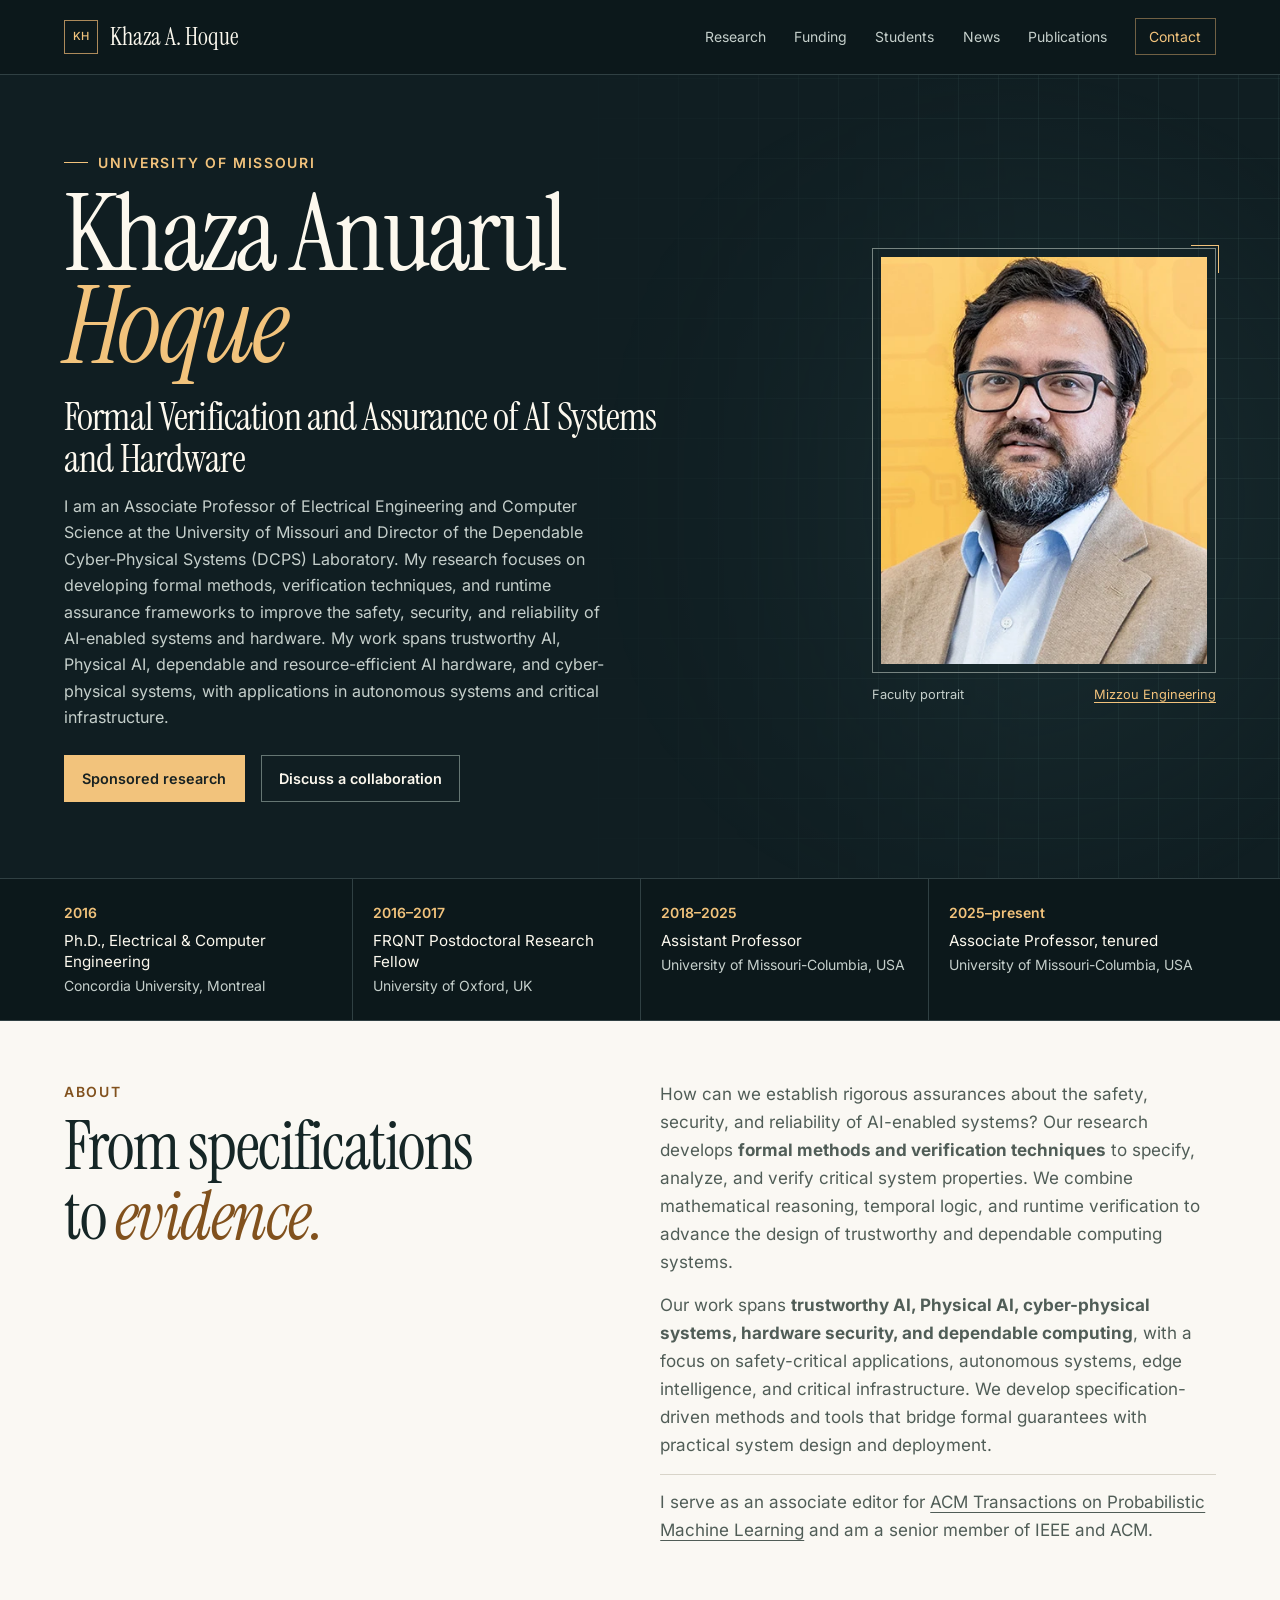
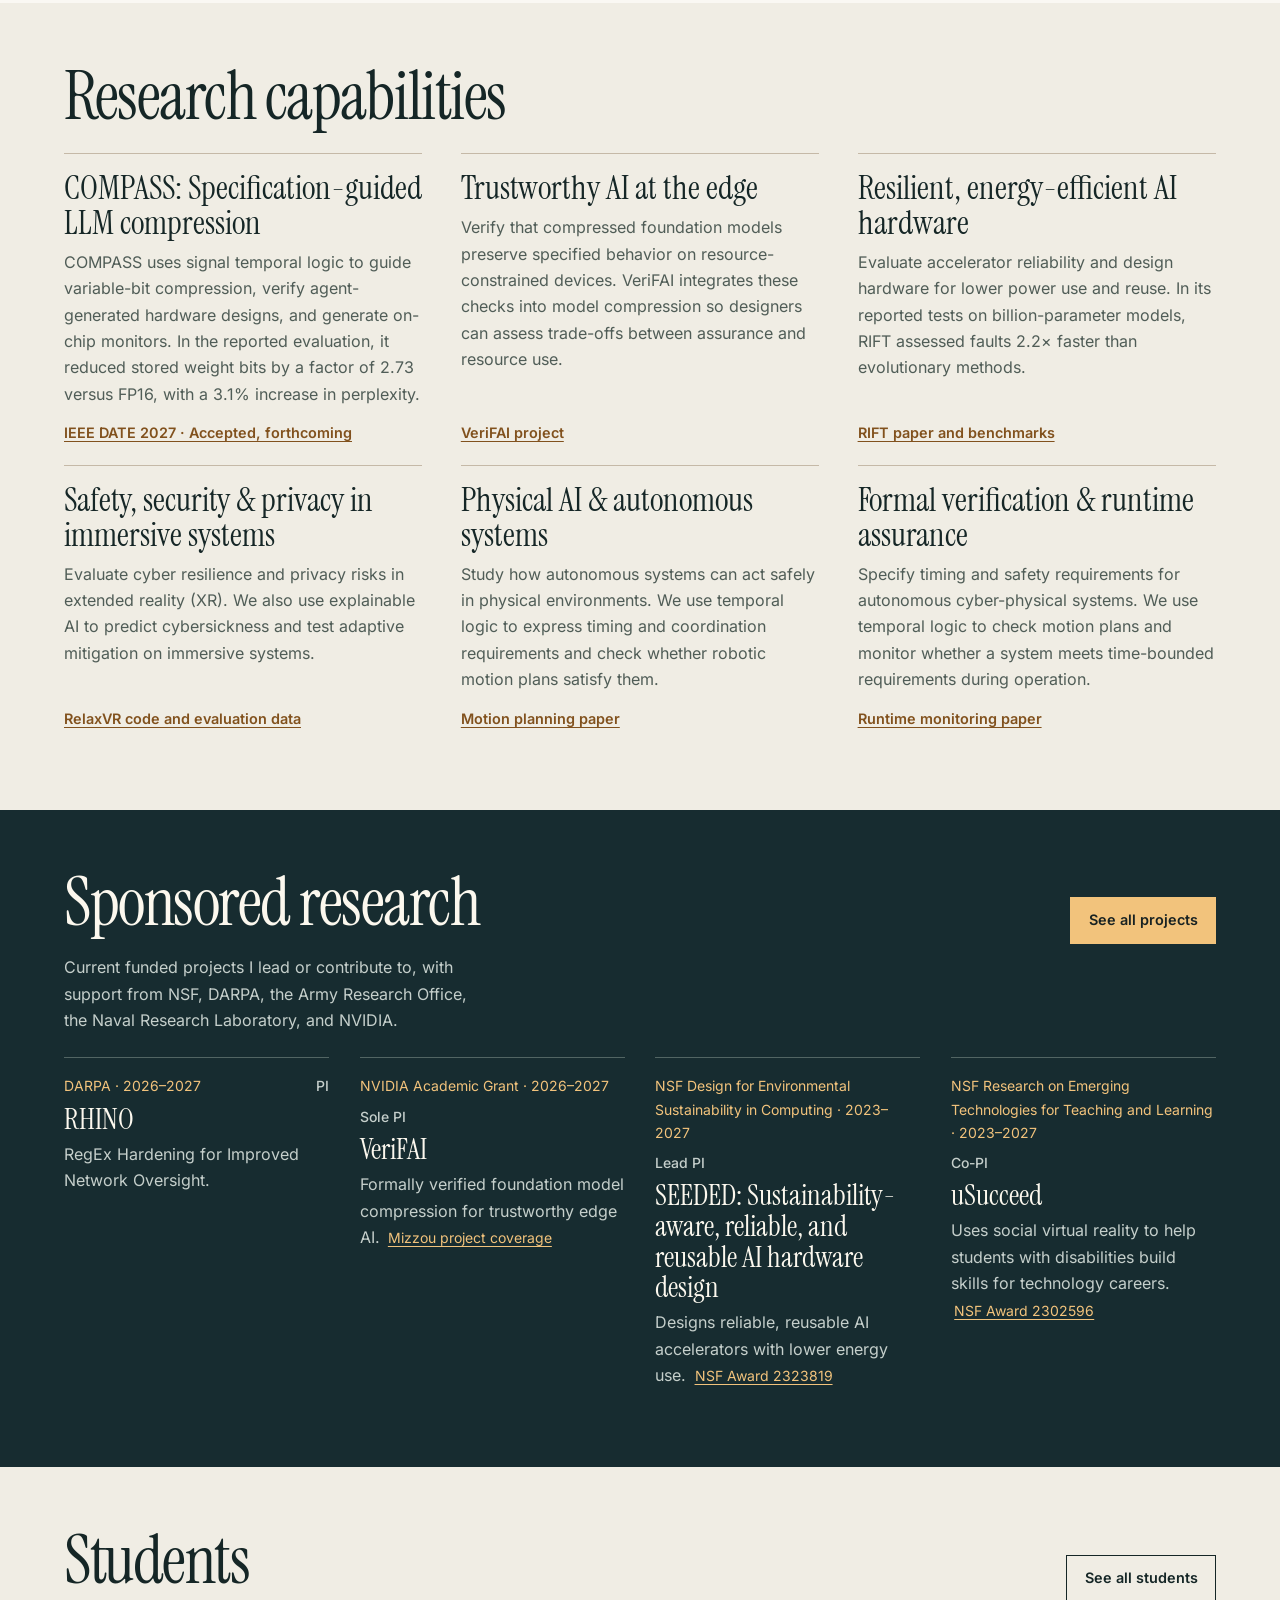
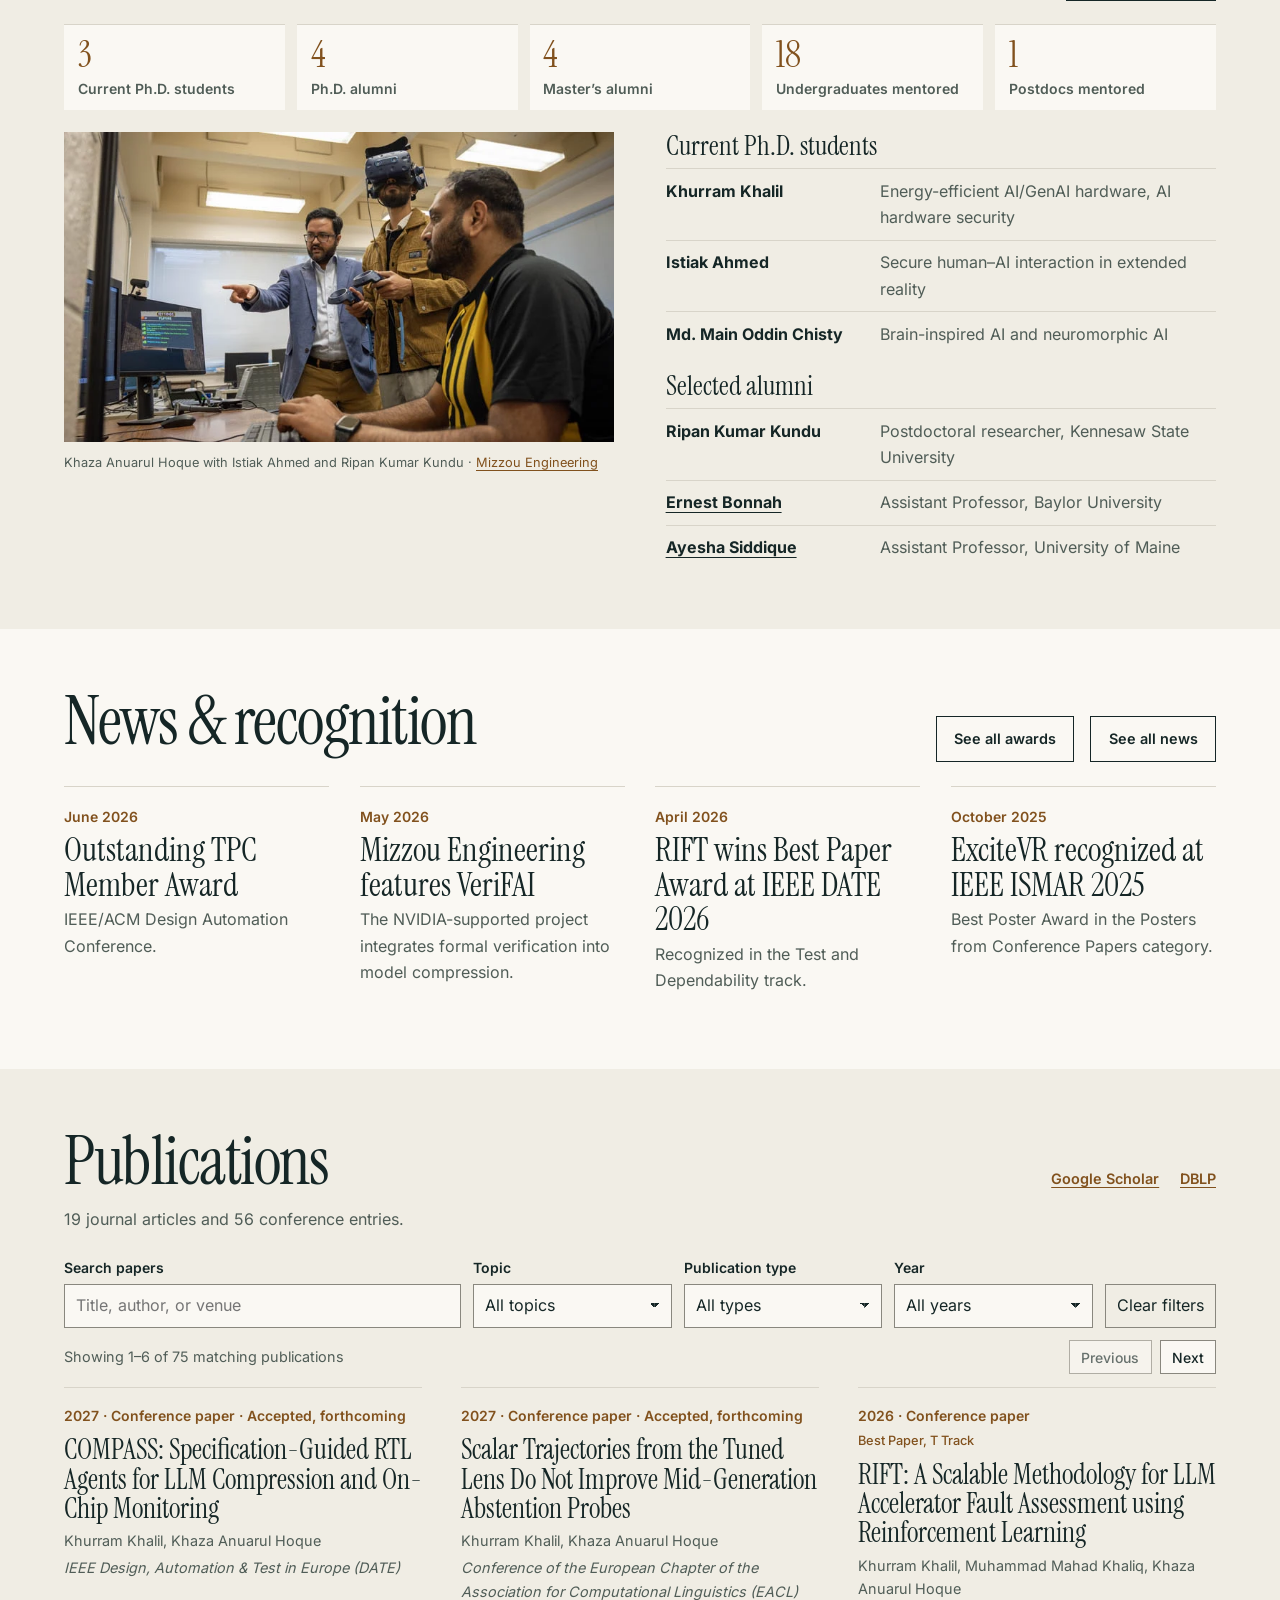
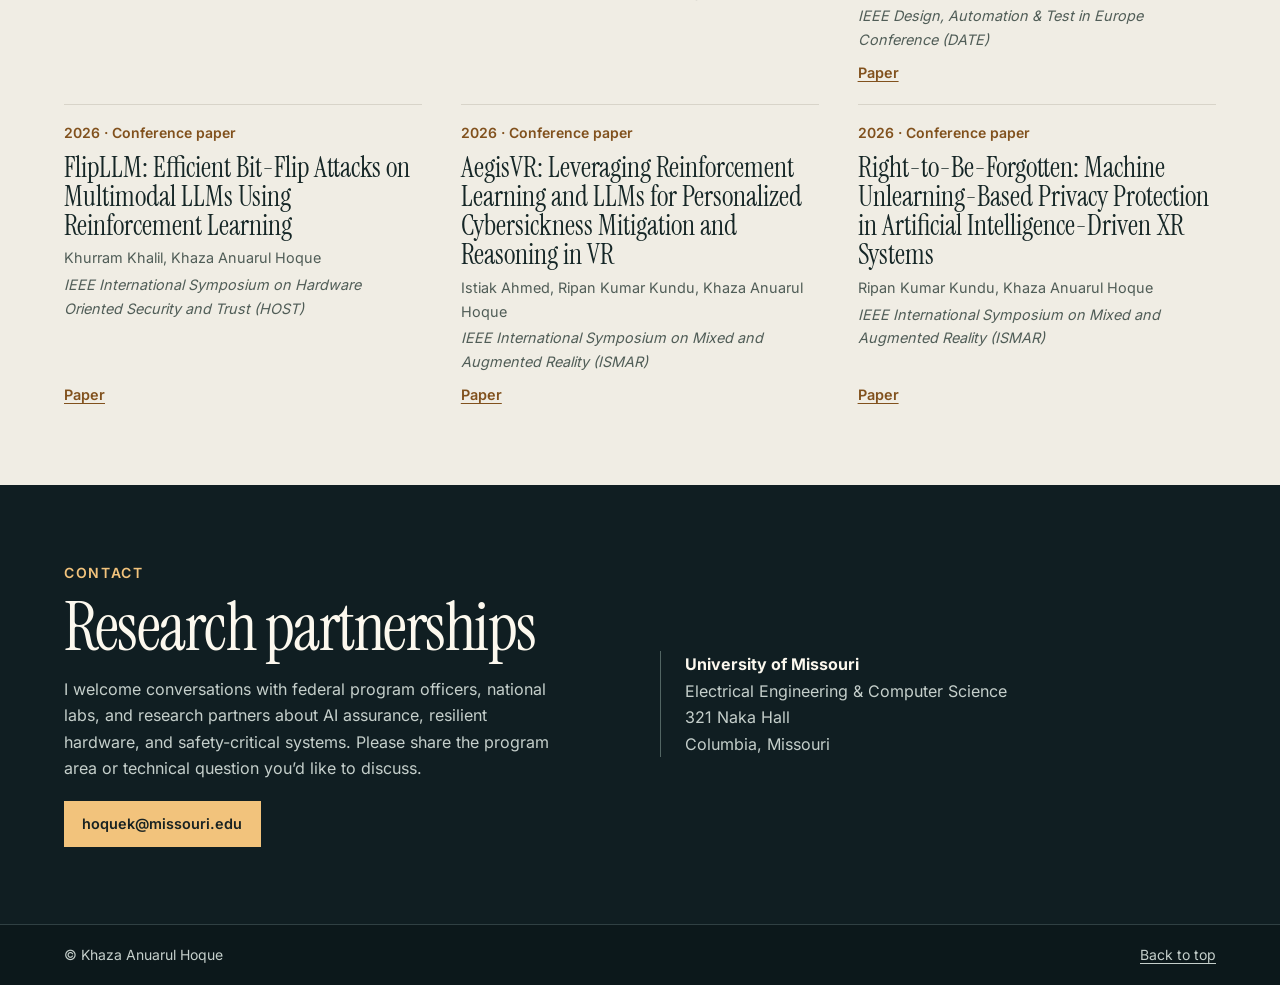
==== index.html @ 53ac8fb2 "Add files via upload" ====
<!doctype html>
<html lang="en">
<head>
  <meta charset="utf-8">
  <meta name="viewport" content="width=device-width, initial-scale=1">
  <meta name="description" content="Khaza Anuarul Hoque directs the DCPS Lab at the University of Missouri. His research advances AI assurance, formal verification, resilient cyber-physical systems, and energy-efficient hardware for edge AI.">
  <meta name="theme-color" content="#101e22">
  <title>Khaza Anuarul Hoque | AI Assurance, Formal Verification &amp; Resilient Systems</title>
  <link rel="stylesheet" href="styles.css">
  <script defer src="site.js"></script>
</head>
<body>
  <a class="skip-link" href="#main">Skip to content</a>
  <header class="header" id="top">
    <div class="wrap header-row">
      <a class="brand" href="#top" aria-label="Khaza Anuarul Hoque, home"><span class="brand-mark" aria-hidden="true">KH</span><span>Khaza A. Hoque</span></a>
      <button class="menu-button" type="button" aria-controls="navigation" aria-expanded="false" hidden>Menu</button>
      <nav id="navigation" aria-label="Main navigation">
        <a href="#research">Research</a>
        <a href="#funding">Funding</a>
        <a href="#students">Students</a>
        <a href="#news">News</a>
        <a href="#publications">Publications</a>
        <a class="nav-contact" href="#contact">Contact</a>
      </nav>
    </div>
  </header>

  <main id="main">
    <section class="hero" aria-labelledby="name">
      <div class="wrap hero-grid">
        <div class="hero-copy">
          <p class="label light-label"><span></span> University of Missouri</p>
          <h1 id="name">Khaza Anuarul <br><em>Hoque</em></h1>
          <h2 class="hero-lead">Formal Verification and Assurance of AI Systems and Hardware</h2>
          <p class="hero-bio">I am an Associate Professor of Electrical Engineering and Computer Science at the University of Missouri and Director of the Dependable Cyber-Physical Systems (DCPS) Laboratory. My research focuses on developing formal methods, verification techniques, and runtime assurance frameworks to improve the safety, security, and reliability of AI-enabled systems and hardware. My work spans trustworthy AI, Physical AI, dependable and resource-efficient AI hardware, and cyber-physical systems, with applications in autonomous systems and critical infrastructure.</p>
          <div class="actions">
            <a class="button primary" href="#funding">Sponsored research</a>
            <a class="button outline" href="#contact">Discuss a collaboration</a>
          </div>
        </div>
        <figure class="portrait">
          <div class="portrait-frame"><img src="portrait.webp" alt="Khaza Anuarul Hoque" width="384" height="527" fetchpriority="high"></div>
          <figcaption><span>Faculty portrait</span><a href="https://engineering.missouri.edu/faculty/khaza-anuarul-hoque/">Mizzou Engineering</a></figcaption>
        </figure>
      </div>
    </section>

    <div class="milestones" aria-label="Academic appointments and education">
      <div class="wrap milestones-grid">
        <div><span>2016</span><p>Ph.D., Electrical &amp; Computer Engineering</p><small>Concordia University, Montreal</small></div>
        <div><span>2016–2017</span><p>FRQNT Postdoctoral Research Fellow</p><small>University of Oxford, UK</small></div>
        <div><span>2018–2025</span><p>Assistant Professor</p><small>University of Missouri-Columbia, USA</small></div>
        <div><span>2025–present</span><p>Associate Professor, tenured</p><small>University of Missouri-Columbia, USA</small></div>
      </div>
    </div>

    <section class="section about" id="about" aria-labelledby="about-title">
      <div class="wrap split">
        <div><p class="label">About</p><h2 id="about-title">From specifications<br>to <em>evidence.</em></h2></div>
        <div class="prose">
          <p>How can we establish rigorous assurances about the safety, security, and reliability of AI-enabled systems? Our research develops <strong>formal methods and verification techniques</strong> to specify, analyze, and verify critical system properties. We combine mathematical reasoning, temporal logic, and runtime verification to advance the design of trustworthy and dependable computing systems.</p>
          <p>Our work spans <strong>trustworthy AI, Physical AI, cyber-physical systems, hardware security, and dependable computing</strong>, with a focus on safety-critical applications, autonomous systems, edge intelligence, and critical infrastructure. We develop specification-driven methods and tools that bridge formal guarantees with practical system design and deployment.</p>
          <p class="professional-service">I serve as an associate editor for <a href="https://dl.acm.org/journal/topml">ACM Transactions on Probabilistic Machine Learning</a> and am a senior member of IEEE and ACM.</p>
        </div>
      </div>
    </section>

    <section class="section tinted" id="research" aria-labelledby="research-title">
      <div class="wrap">
        <h2 id="research-title">Research capabilities</h2>
        <div class="research-grid">
          <article>
            <h3>COMPASS: Specification-guided LLM compression</h3>
            <p>COMPASS uses signal temporal logic to guide variable-bit compression, verify agent-generated hardware designs, and generate on-chip monitors. In the reported evaluation, it reduced stored weight bits by a factor of 2.73 versus FP16, with a 3.1% increase in perplexity.</p>
            <a class="text-link" href="#paper-compass">IEEE DATE 2027 · Accepted, forthcoming</a>
          </article>
          <article><h3>Trustworthy AI at the edge</h3><p>Verify that compressed foundation models preserve specified behavior on resource-constrained devices. VeriFAI integrates these checks into model compression so designers can assess trade-offs between assurance and resource use.</p><a class="text-link" href="https://engineering.missouri.edu/2026/researcher-works-with-nvidia-to-bring-trustworthy-ai-to-the-edge/">VeriFAI project</a></article>
          <article><h3>Resilient, energy-efficient AI hardware</h3><p>Evaluate accelerator reliability and design hardware for lower power use and reuse. In its reported tests on billion-parameter models, RIFT assessed faults 2.2× faster than evolutionary methods.</p><a class="text-link" href="https://arxiv.org/abs/2512.09829">RIFT paper and benchmarks</a></article>
          <article><h3>Safety, security &amp; privacy in immersive systems</h3><p>Evaluate cyber resilience and privacy risks in extended reality (XR). We also use explainable AI to predict cybersickness and test adaptive mitigation on immersive systems.</p><a class="text-link" href="https://github.com/dependable-cps/RelaxVR">RelaxVR code and evaluation data</a></article>
          <article>
            <h3>Physical AI &amp; autonomous systems</h3>
            <p>Study how autonomous systems can act safely in physical environments. We use temporal logic to express timing and coordination requirements and check whether robotic motion plans satisfy them.</p>
            <a class="text-link" href="https://doi.org/10.1109/LRA.2023.3280830">Motion planning paper</a>
          </article>
          <article><h3>Formal verification &amp; runtime assurance</h3><p>Specify timing and safety requirements for autonomous cyber-physical systems. We use temporal logic to check motion plans and monitor whether a system meets time-bounded requirements during operation.</p><a class="text-link" href="https://doi.org/10.1109/LRA.2022.3160592">Runtime monitoring paper</a></article>
        </div>
      </div>
    </section>

    <section class="section funding" id="funding" aria-labelledby="funding-title">
      <div class="wrap">
        <div class="section-heading">
          <div><h2 id="funding-title">Sponsored research</h2>
          <p class="funding-intro">Current funded projects I lead or contribute to, with support from NSF, DARPA, the Army Research Office, the Naval Research Laboratory, and NVIDIA.</p></div>
          <a class="button primary" href="projects.html">See all projects</a>
        </div>
        <div class="project-list">
          <article>
            <div><span>DARPA · 2026–2027</span><strong>PI</strong></div>
            <h3>RHINO</h3><p>RegEx Hardening for Improved Network Oversight.</p>
          </article>
          <article>
            <div><span>NVIDIA Academic Grant · 2026–2027</span><strong>Sole PI</strong></div>
            <h3>VeriFAI</h3>
            <p>Formally verified foundation model compression for trustworthy edge AI. <a class="project-source" href="https://engineering.missouri.edu/2026/researcher-works-with-nvidia-to-bring-trustworthy-ai-to-the-edge/">Mizzou project coverage</a></p>
          </article>
          <article>
            <div><span>NSF Design for Environmental Sustainability in Computing · 2023–2027</span><strong>Lead PI</strong></div>
            <h3>SEEDED: Sustainability-aware, reliable, and reusable AI hardware design</h3>
            <p>Designs reliable, reusable AI accelerators with lower energy use. <a class="project-source" href="https://www.nsf.gov/awardsearch/show-award/?AWD_ID=2323819">NSF Award 2323819</a></p>
          </article>
          <article>
            <div><span>NSF Research on Emerging Technologies for Teaching and Learning · 2023–2027</span><strong>Co-PI</strong></div>
            <h3>uSucceed</h3>
            <p>Uses social virtual reality to help students with disabilities build skills for technology careers. <a class="project-source" href="https://www.nsf.gov/awardsearch/show-award/?AWD_ID=2302596">NSF Award 2302596</a></p>
          </article>
        </div>
      </div>
    </section>

    <section class="section tinted" id="students" aria-labelledby="students-title">
      <div class="wrap" id="lab">
        <div class="section-heading">
          <h2 id="students-title">Students</h2>
          <a class="button secondary" href="students.html">See all students</a>
        </div>
        <table class="mentoring-counts" role="table" aria-label="Advising and mentoring counts, including co-advising">
          <tbody role="rowgroup">
            <tr role="row"><th scope="row" role="rowheader">Current Ph.D. students</th><td role="cell">3</td></tr>
            <tr role="row"><th scope="row" role="rowheader">Ph.D. alumni</th><td role="cell">4</td></tr>
            <tr role="row"><th scope="row" role="rowheader">Master’s alumni</th><td role="cell">4</td></tr>
            <tr role="row"><th scope="row" role="rowheader">Undergraduates mentored</th><td role="cell">18</td></tr>
            <tr role="row"><th scope="row" role="rowheader">Postdocs mentored</th><td role="cell">1</td></tr>
          </tbody>
        </table>
        <div class="students-grid">
          <figure class="student-photo">
            <img src="students.webp" alt="From left: Khaza Anuarul Hoque, Istiak Ahmed, and Ripan Kumar Kundu" width="768" height="432" loading="lazy">
            <figcaption>Khaza Anuarul Hoque with Istiak Ahmed and Ripan Kumar Kundu · <a href="https://engineering.missouri.edu/2025/exposing-the-security-and-privacy-risks-posed-by-incorporating-ai-in-xr/">Mizzou Engineering</a></figcaption>
          </figure>
          <div class="student-roster">
            <h3>Current Ph.D. students</h3>
            <ul>
              <li><strong>Khurram Khalil</strong><span>Energy-efficient AI/GenAI hardware, AI hardware security</span></li>
              <li><strong>Istiak Ahmed</strong><span>Secure human–AI interaction in extended reality</span></li>
              <li><strong>Md. Main Oddin Chisty</strong><span>Brain-inspired AI and neuromorphic AI</span></li>
            </ul>
            <h3>Selected alumni</h3>
            <ul>
              <li><strong>Ripan Kumar Kundu</strong><span>Postdoctoral researcher, Kennesaw State University</span></li>
              <li><strong><a href="https://www.ecs.baylor.edu/person/ernest-bonnah-phd">Ernest Bonnah</a></strong><span>Assistant Professor, Baylor University</span></li>
              <li><strong><a href="https://umaine.edu/directory/ums_directory/ayesha-siddique/">Ayesha Siddique</a></strong><span>Assistant Professor, University of Maine</span></li>
            </ul>
          </div>
        </div>
      </div>
    </section>

    <section class="section" id="news" aria-labelledby="news-title">
      <div class="wrap">
        <div class="section-heading">
          <h2 id="news-title">News &amp; recognition</h2>
          <div class="actions">
            <a class="button secondary" href="news.html#recognition-title">See all awards</a>
            <a class="button secondary" href="news.html#press-title">See all news</a>
          </div>
        </div>
        <div class="news-list">
          <article><time datetime="2026-06">June 2026</time><h3>Outstanding TPC Member Award</h3><p>IEEE/ACM Design Automation Conference.</p></article>
          <article><time datetime="2026-05">May 2026</time><h3><a href="https://engineering.missouri.edu/2026/researcher-works-with-nvidia-to-bring-trustworthy-ai-to-the-edge/">Mizzou Engineering features VeriFAI</a></h3><p>The NVIDIA-supported project integrates formal verification into model compression.</p></article>
          <article><time datetime="2026-04">April 2026</time><h3><a href="https://date26.date-conference.com/awards">RIFT wins Best Paper Award at IEEE DATE 2026</a></h3><p>Recognized in the Test and Dependability track.</p></article>
          <article><time datetime="2025-10">October 2025</time><h3><a href="https://engineering.missouri.edu/2025/mizzou-engineering-researchers-bring-home-award-from-international-symposium-on-mixed-and-augmented-reality/">ExciteVR recognized at IEEE ISMAR 2025</a></h3><p>Best Poster Award in the Posters from Conference Papers category.</p></article>
        </div>
      </div>
    </section>

    <section class="section tinted" id="publications" aria-labelledby="publications-title">
      <div class="wrap">
        <div class="section-heading">
          <div><h2 id="publications-title">Publications</h2><p class="publication-intro">19 journal articles and 56 conference entries.</p></div>
          <div class="publication-profiles">
            <a class="text-link" href="https://scholar.google.com/citations?user=eJ87TzoAAAAJ">Google Scholar</a>
            <a class="text-link" href="https://dblp.org/pid/88/10918.html">DBLP</a>
          </div>
        </div>
        <form class="publication-filters" role="search" aria-label="Search and filter publications" hidden>
          <label for="paper-query">Search papers
            <input id="paper-query" type="search" placeholder="Title, author, or venue">
          </label>
          <label for="paper-topic">Topic
            <select id="paper-topic">
              <option value="">All topics</option>
              <option value="formal">Formal methods</option>
              <option value="hardware">AI hardware</option>
              <option value="xr">Extended reality</option>
            </select>
          </label>
          <label for="paper-type">Publication type
            <select id="paper-type">
              <option value="">All types</option>
              <option value="journal">Journal articles</option>
              <option value="conference">Conference papers</option>
            </select>
          </label>
          <label for="paper-year">Year
            <select id="paper-year">
              <option value="">All years</option>
                <option value="2027">2027</option>
                <option value="2026">2026</option>
                <option value="2025">2025</option>
                <option value="2024">2024</option>
                <option value="2023">2023</option>
                <option value="2022">2022</option>
                <option value="2021">2021</option>
                <option value="2020">2020</option>
                <option value="2019">2019</option>
                <option value="2018">2018</option>
                <option value="2017">2017</option>
                <option value="2016">2016</option>
                <option value="2015">2015</option>
                <option value="2014">2014</option>
                <option value="2012">2012</option>
                <option value="2010">2010</option>
            </select>
          </label>
          <button type="reset">Clear filters</button>
        </form>
        <div class="publication-toolbar" hidden>
          <p class="publication-status" id="filter-status" role="status"></p>
          <nav class="publication-pages" aria-label="Publication pages">
            <button type="button" id="previous-papers">Previous</button>
            <button type="button" id="next-papers">Next</button>
          </nav>
        </div>
        <div class="paper-list">
          <article class="paper" id="paper-compass" data-year="2027" data-type="conference" data-topics="formal hardware">
            <div class="paper-meta">2027 · Conference paper · Accepted, forthcoming</div>
            <div class="paper-citation"><h3>COMPASS: Specification-Guided RTL Agents for LLM Compression and On-Chip Monitoring</h3><p>Khurram Khalil, Khaza Anuarul Hoque</p><p class="paper-venue">IEEE Design, Automation &amp; Test in Europe (DATE)</p></div>
          </article>
          <article class="paper" id="paper-c55" data-year="2027" data-type="conference" data-topics="">
            <div class="paper-meta">2027 · Conference paper · Accepted, forthcoming</div>
            <div class="paper-citation"><h3>Scalar Trajectories from the Tuned Lens Do Not Improve Mid-Generation Abstention Probes</h3><p>Khurram Khalil, Khaza Anuarul Hoque</p><p class="paper-venue">Conference of the European Chapter of the Association for Computational Linguistics (EACL)</p></div>
          </article>
          <article class="paper" id="paper-c50" data-year="2026" data-type="conference" data-topics="hardware">
            <div class="paper-meta">2026 · Conference paper<span>Best Paper, T Track</span></div>
            <div class="paper-citation"><h3>RIFT: A Scalable Methodology for LLM Accelerator Fault Assessment using Reinforcement Learning</h3><p>Khurram Khalil, Muhammad Mahad Khaliq, Khaza Anuarul Hoque</p><p class="paper-venue">IEEE Design, Automation &amp; Test in Europe Conference (DATE)</p></div>
            <a class="text-link paper-link" href="https://doi.org/10.23919/date69613.2026.11539080" aria-label="Paper for RIFT: A Scalable Methodology for LLM Accelerator Fault Assessment using Reinforcement Learning">Paper</a>
          </article>
          <article class="paper" id="paper-c49" data-year="2026" data-type="conference" data-topics="hardware">
            <div class="paper-meta">2026 · Conference paper</div>
            <div class="paper-citation"><h3>FlipLLM: Efficient Bit-Flip Attacks on Multimodal LLMs Using Reinforcement Learning</h3><p>Khurram Khalil, Khaza Anuarul Hoque</p><p class="paper-venue">IEEE International Symposium on Hardware Oriented Security and Trust (HOST)</p></div>
            <a class="text-link paper-link" href="https://doi.org/10.1109/host68814.2026.11604973" aria-label="Paper for FlipLLM: Efficient Bit-Flip Attacks on Multimodal LLMs Using Reinforcement Learning">Paper</a>
          </article>
          <article class="paper" id="paper-c54" data-year="2026" data-type="conference" data-topics="xr">
            <div class="paper-meta">2026 · Conference paper</div>
            <div class="paper-citation"><h3>AegisVR: Leveraging Reinforcement Learning and LLMs for Personalized Cybersickness Mitigation and Reasoning in VR</h3><p>Istiak Ahmed, Ripan Kumar Kundu, Khaza Anuarul Hoque</p><p class="paper-venue">IEEE International Symposium on Mixed and Augmented Reality (ISMAR)</p></div>
            <a class="text-link paper-link" href="https://doi.org/10.1109/ismar70079.2026.00035" aria-label="Paper for AegisVR: Leveraging Reinforcement Learning and LLMs for Personalized Cybersickness Mitigation and Reasoning in VR">Paper</a>
          </article>
          <article class="paper" id="paper-c53" data-year="2026" data-type="conference" data-topics="xr">
            <div class="paper-meta">2026 · Conference paper</div>
            <div class="paper-citation"><h3>Right-to-Be-Forgotten: Machine Unlearning-Based Privacy Protection in Artificial Intelligence-Driven XR Systems</h3><p>Ripan Kumar Kundu, Khaza Anuarul Hoque</p><p class="paper-venue">IEEE International Symposium on Mixed and Augmented Reality (ISMAR)</p></div>
            <a class="text-link paper-link" href="https://doi.org/10.1109/ismar70079.2026.00036" aria-label="Paper for Right-to-Be-Forgotten: Machine Unlearning-Based Privacy Protection in Artificial Intelligence-Driven XR Systems">Paper</a>
          </article>
          <article class="paper" id="paper-c52" data-year="2026" data-type="conference" data-topics="xr">
            <div class="paper-meta">2026 · Conference paper</div>
            <div class="paper-citation"><h3>GazeProtector: On-Device Privacy-Preserving Gaze Prediction for Real-Time Extended Reality</h3><p>Ripan Kumar Kundu, Istiak Ahmed, Khurram Khalil, Khaza Anuarul Hoque</p><p class="paper-venue">ACM Symposium on Virtual Reality Software and Technology (ACM VRST)</p></div>
            <a class="text-link paper-link" href="https://doi.org/10.1145/3822517.3848719" aria-label="Paper for GazeProtector: On-Device Privacy-Preserving Gaze Prediction for Real-Time Extended Reality">Paper</a>
          </article>
          <article class="paper" id="paper-c51" data-year="2026" data-type="conference" data-topics="xr">
            <div class="paper-meta">2026 · Conference paper</div>
            <div class="paper-citation"><h3>TrojanXR: Hidden Cognitive Attacks Against AI-Powered XR Assistants: Implications for User Cognition and Performance</h3><p>Istiak Ahmed, Ripan Kumar Kundu, Khaza Anuarul Hoque</p><p class="paper-venue">ACM Symposium on Virtual Reality Software and Technology (ACM VRST)</p></div>
            <a class="text-link paper-link" href="https://doi.org/10.1145/3822517.3848718" aria-label="Paper for TrojanXR: Hidden Cognitive Attacks Against AI-Powered XR Assistants: Implications for User Cognition and Performance">Paper</a>
          </article>
          <article class="paper" id="paper-c48" data-year="2026" data-type="conference" data-topics="xr">
            <div class="paper-meta">2026 · Conference paper</div>
            <div class="paper-citation"><h3>CHOP: Breaking Anonymity in XR through a Novel and Cost-effective Chain of Privacy Attacks and Differential Privacy-Based Defenses</h3><p>Ripan Kumar Kundu, Brendan David-John, Khaza Anuarul Hoque</p><p class="paper-venue">IEEE Conference on Virtual Reality and 3D User Interfaces (IEEE VR)</p></div>
            <a class="text-link paper-link" href="https://doi.org/10.1109/vr67842.2026.00082" aria-label="Paper for CHOP: Breaking Anonymity in XR through a Novel and Cost-effective Chain of Privacy Attacks and Differential Privacy-Based Defenses">Paper</a>
          </article>
          <article class="paper" id="paper-j19" data-year="2026" data-type="journal" data-topics="">
            <div class="paper-meta">2026 · Journal article</div>
            <div class="paper-citation"><h3>Spectral Rank and Step-Direction Dynamics in Language-Model Post-Training</h3><p>Khurram Khalil, Khaza Anuarul Hoque</p><p class="paper-venue">Transactions on Machine Learning Research (TMLR)</p></div>
            <a class="text-link paper-link" href="https://arxiv.org/abs/2611.11752" aria-label="Preprint for Spectral Rank and Step-Direction Dynamics in Language-Model Post-Training">Preprint</a>
          </article>
          <article class="paper" id="paper-j18" data-year="2026" data-type="journal" data-topics="xr">
            <div class="paper-meta">2026 · Journal article</div>
            <div class="paper-citation"><h3>From Forecast to Mitigation: Pre-Trained Large Foundation Models for VR Cybersickness Prediction With Adaptive Mitigation</h3><p>Ripan Kumar Kundu, Istiak Ahmed, Mark Dennison, Khaza Anuarul Hoque</p><p class="paper-venue">IEEE Access</p></div>
            <a class="text-link paper-link" href="https://doi.org/10.1109/access.2026.3726296" aria-label="Paper for From Forecast to Mitigation: Pre-Trained Large Foundation Models for VR Cybersickness Prediction With Adaptive Mitigation">Paper</a>
          </article>
          <article class="paper" id="paper-c47" data-year="2025" data-type="conference" data-topics="xr">
            <div class="paper-meta">2025 · Conference paper</div>
            <div class="paper-citation"><h3>Enhancing Immersive Virtual Reality Experiences with Multiple Tasks Prediction Using Pre-Trained Large Foundation Models</h3><p>Ripan Kumar Kundu, Istiak Ahmed, Khaza Anuarul Hoque</p><p class="paper-venue">ACM Symposium on Virtual Reality Software and Technology (ACM VRST)</p></div>
            <a class="text-link paper-link" href="https://doi.org/10.1145/3756884.3766044" aria-label="Paper for Enhancing Immersive Virtual Reality Experiences with Multiple Tasks Prediction Using Pre-Trained Large Foundation Models">Paper</a>
          </article>
          <article class="paper" id="paper-c46" data-year="2025" data-type="conference" data-topics="xr">
            <div class="paper-meta">2025 · Conference paper</div>
            <div class="paper-citation"><h3>PILAR: Personalizing Augmented Reality Interactions with LLM-based Human-Centric and Trustworthy Explanations for Daily Use Cases</h3><p>Ripan Kumar Kundu, Istiak Ahmed, Khaza Anuarul Hoque</p><p class="paper-venue">IEEE International Symposium on Mixed and Augmented Reality Adjunct (ISMAR-Adjunct)</p></div>
            <a class="text-link paper-link" href="https://doi.org/10.1109/ismar-adjunct68609.2025.00060" aria-label="Paper for PILAR: Personalizing Augmented Reality Interactions with LLM-based Human-Centric and Trustworthy Explanations for Daily Use Cases">Paper</a>
          </article>
          <article class="paper" id="paper-c45" data-year="2025" data-type="conference" data-topics="xr">
            <div class="paper-meta">2025 · Conference paper</div>
            <div class="paper-citation"><h3>Adversarial VR: An Open-Source Testbed for Evaluating Adversarial Robustness of VR Cybersickness Detection and Mitigation</h3><p>Istiak Ahmed, Ripan Kumar Kundu, Khaza Anuarul Hoque</p><p class="paper-venue">IEEE International Symposium on Mixed and Augmented Reality Adjunct (ISMAR-Adjunct)</p></div>
            <a class="text-link paper-link" href="https://doi.org/10.1109/ismar-adjunct68609.2025.00061" aria-label="Paper for Adversarial VR: An Open-Source Testbed for Evaluating Adversarial Robustness of VR Cybersickness Detection and Mitigation">Paper</a>
          </article>
          <article class="paper" id="paper-c44" data-year="2025" data-type="conference" data-topics="xr">
            <div class="paper-meta">2025 · Conference paper<span>Best Poster from Conference Papers</span></div>
            <div class="paper-citation"><h3>ExciteVR: Effective Cybersickness Mitigation in Virtual Reality using Explainable Artificial Intelligence and Large Language Models</h3><p>Ripan Kumar Kundu, Istiak Ahmed, John Quarles, Khaza Anuarul Hoque</p><p class="paper-venue">IEEE International Symposium on Mixed and Augmented Reality Adjunct (ISMAR-Adjunct)</p></div>
            <a class="text-link paper-link" href="https://doi.org/10.1109/ismar-adjunct68609.2025.00132" aria-label="Paper for ExciteVR: Effective Cybersickness Mitigation in Virtual Reality using Explainable Artificial Intelligence and Large Language Models">Paper</a>
          </article>
          <article class="paper" id="paper-c43" data-year="2025" data-type="conference" data-topics="xr">
            <div class="paper-meta">2025 · Conference paper</div>
            <div class="paper-citation"><h3>PrivateXR: Defending Privacy Attacks in Extended Reality Through Explainable AI-Guided Differential Privacy</h3><p>Ripan Kumar Kundu, Istiak Ahmed, Khaza Anuarul Hoque</p><p class="paper-venue">IEEE International Symposium on Mixed and Augmented Reality (ISMAR)</p></div>
            <a class="text-link paper-link" href="https://doi.org/10.1109/ismar67309.2025.00061" aria-label="Paper for PrivateXR: Defending Privacy Attacks in Extended Reality Through Explainable AI-Guided Differential Privacy">Paper</a>
          </article>
          <article class="paper" id="paper-c42" data-year="2025" data-type="conference" data-topics="formal">
            <div class="paper-meta">2025 · Conference paper</div>
            <div class="paper-citation"><h3>TOGGLE: Temporal Logic-Guided Large Language Model Compression for Edge</h3><p>Khurram Khalil, Khaza Anuarul Hoque</p><p class="paper-venue">International Conference on Computer-Aided Design (ICCAD)</p></div>
            <a class="text-link paper-link" href="https://doi.org/10.1109/iccad66269.2025.11240962" aria-label="Paper for TOGGLE: Temporal Logic-Guided Large Language Model Compression for Edge">Paper</a>
          </article>
          <article class="paper" id="paper-c41" data-year="2025" data-type="conference" data-topics="formal">
            <div class="paper-meta">2025 · Conference paper</div>
            <div class="paper-citation"><h3>Hyperproperty-Constrained Secure Reinforcement Learning</h3><p>Ernest Bonnah, Luan Nguyen, Khaza Anuarul Hoque</p><p class="paper-venue">ACM-IEEE International Symposium on Formal Methods and Models for System Design (MEMOCODE)</p></div>
            <a class="text-link paper-link" href="https://doi.org/10.1145/3742875.3754687" aria-label="Paper for Hyperproperty-Constrained Secure Reinforcement Learning">Paper</a>
          </article>
          <article class="paper" id="paper-c40" data-year="2025" data-type="conference" data-topics="hardware">
            <div class="paper-meta">2025 · Conference paper</div>
            <div class="paper-citation"><h3>EdgeGuard: Robust and Fault-Aware Design for Resilient Edge Computing AI Accelerators</h3><p>Sabrina Ahmed, Khaza Anuarul Hoque, Benjamin Carrion Schafer</p><p class="paper-venue">ACM Great Lakes Symposium on VLSI (GLSVLSI)</p></div>
            <a class="text-link paper-link" href="https://doi.org/10.1145/3716368.3735153" aria-label="Paper for EdgeGuard: Robust and Fault-Aware Design for Resilient Edge Computing AI Accelerators">Paper</a>
          </article>
          <article class="paper" id="paper-c39" data-year="2025" data-type="conference" data-topics="hardware">
            <div class="paper-meta">2025 · Conference paper</div>
            <div class="paper-citation"><h3>EPSILON: Adaptive Fault Mitigation in Approximate Deep Neural Network using Statistical Signatures</h3><p>Khurram Khalil, Khaza Anuarul Hoque</p><p class="paper-venue">International Joint Conference on Neural Networks (IJCNN)</p></div>
            <a class="text-link paper-link" href="https://doi.org/10.1109/ijcnn64981.2025.11229004" aria-label="Paper for EPSILON: Adaptive Fault Mitigation in Approximate Deep Neural Network using Statistical Signatures">Paper</a>
          </article>
          <article class="paper" id="paper-c38" data-year="2025" data-type="conference" data-topics="hardware">
            <div class="paper-meta">2025 · Conference paper</div>
            <div class="paper-citation"><h3>ApproXAI: Energy-Efficient Hardware Acceleration of Explainable AI using Approximate Computing</h3><p>Ayesha Siddique, Khurram Khalil, Khaza Anuarul Hoque</p><p class="paper-venue">International Joint Conference on Neural Networks (IJCNN)</p></div>
            <a class="text-link paper-link" href="https://doi.org/10.1109/ijcnn64981.2025.11227243" aria-label="Paper for ApproXAI: Energy-Efficient Hardware Acceleration of Explainable AI using Approximate Computing">Paper</a>
          </article>
          <article class="paper" id="paper-c37" data-year="2025" data-type="conference" data-topics="hardware">
            <div class="paper-meta">2025 · Conference paper</div>
            <div class="paper-citation"><h3>Explainable AI-Guided Efficient Approximate DNN Generation for Multi-Pod Systolic Arrays</h3><p>Ayesha Siddique, Khurram Khalil, Khaza Anuarul Hoque</p><p class="paper-venue">International Symposium on Quality Electronic Design (ISQED)</p></div>
            <a class="text-link paper-link" href="https://doi.org/10.1109/isqed65160.2025.11014367" aria-label="Paper for Explainable AI-Guided Efficient Approximate DNN Generation for Multi-Pod Systolic Arrays">Paper</a>
          </article>
          <article class="paper" id="paper-c36" data-year="2025" data-type="conference" data-topics="xr">
            <div class="paper-meta">2025 · Conference paper</div>
            <div class="paper-citation"><h3>Advancing Cybersickness Prediction in Immersive Virtual Reality Using Pre-Trained Large Foundation Models</h3><p>Ripan Kumar Kundu, Khaza Anuarul Hoque</p><p class="paper-venue">IEEE Conference on Virtual Reality and 3D User Interfaces Abstracts and Workshops (VRW)</p></div>
            <a class="text-link paper-link" href="https://doi.org/10.1109/vrw66409.2025.00268" aria-label="Paper for Advancing Cybersickness Prediction in Immersive Virtual Reality Using Pre-Trained Large Foundation Models">Paper</a>
          </article>
          <article class="paper" id="paper-c35" data-year="2025" data-type="conference" data-topics="xr">
            <div class="paper-meta">2025 · Conference paper</div>
            <div class="paper-citation"><h3>SecretVR: Differential Privacy Defense Against Membership Inference Privacy Attacks in Virtual Reality</h3><p>Ripan Kumar Kundu, Khaza Anuarul Hoque</p><p class="paper-venue">IEEE Conference on Virtual Reality and 3D User Interfaces Abstracts and Workshops (VRW)</p></div>
            <a class="text-link paper-link" href="https://doi.org/10.1109/vrw66409.2025.00279" aria-label="Paper for SecretVR: Differential Privacy Defense Against Membership Inference Privacy Attacks in Virtual Reality">Paper</a>
          </article>
          <article class="paper" id="paper-j17" data-year="2025" data-type="journal" data-topics="hardware">
            <div class="paper-meta">2025 · Journal article</div>
            <div class="paper-citation"><h3>PEARL: An Adaptive and Explainable Hardware Trojan Detection Using Open Source and Enterprise Large Language Models</h3><p>Ripan Kumar Kundu, Khurram Khalil, Eric Garcia, Ethan Grassia, Prasad Calyam, Khaza Anuarul Hoque</p><p class="paper-venue">IEEE Access</p></div>
            <a class="text-link paper-link" href="https://doi.org/10.1109/access.2025.3592030" aria-label="Paper for PEARL: An Adaptive and Explainable Hardware Trojan Detection Using Open Source and Enterprise Large Language Models">Paper</a>
          </article>
          <article class="paper" id="paper-j16" data-year="2025" data-type="journal" data-topics="xr">
            <div class="paper-meta">2025 · Journal article</div>
            <div class="paper-citation"><h3>RelaxVR: Cybersickness Reduction in Immersive Virtual Reality Through Explainable AI and Large Language Models</h3><p>Ripan Kumar Kundu, Khaza Anuarul Hoque</p><p class="paper-venue">IEEE Access</p></div>
            <a class="text-link paper-link" href="https://doi.org/10.1109/access.2025.3566958" aria-label="Paper for RelaxVR: Cybersickness Reduction in Immersive Virtual Reality Through Explainable AI and Large Language Models">Paper</a>
          </article>
          <article class="paper" id="paper-j15" data-year="2025" data-type="journal" data-topics="xr">
            <div class="paper-meta">2025 · Journal article</div>
            <div class="paper-citation"><h3>Securing Virtual Reality Experiences: Unveiling and Tackling Cybersickness Attacks With Explainable AI</h3><p>Ripan Kumar Kundu, Matthew Denton, Genova Mongalo, Prasad Calyam, Khaza Anuarul Hoque</p><p class="paper-venue">IEEE Transactions on Dependable and Secure Computing (TDSC)</p></div>
            <a class="text-link paper-link" href="https://doi.org/10.1109/tdsc.2025.3579969" aria-label="Paper for Securing Virtual Reality Experiences: Unveiling and Tackling Cybersickness Attacks With Explainable AI">Paper</a>
          </article>
          <article class="paper" id="paper-j14" data-year="2025" data-type="journal" data-topics="hardware">
            <div class="paper-meta">2025 · Journal article</div>
            <div class="paper-citation"><h3>Explainable AI-Guided Neural Architecture Search for Adversarial Robustness in Approximate DNNs</h3><p>Ayesha Siddique, Khaza Anuarul Hoque</p><p class="paper-venue">IEEE Transactions on Sustainable Computing (TSUSC)</p></div>
            <a class="text-link paper-link" href="https://doi.org/10.1109/tsusc.2025.3561603" aria-label="Paper for Explainable AI-Guided Neural Architecture Search for Adversarial Robustness in Approximate DNNs">Paper</a>
          </article>
          <article class="paper" id="paper-j13" data-year="2025" data-type="journal" data-topics="xr">
            <div class="paper-meta">2025 · Journal article</div>
            <div class="paper-citation"><h3>Predicting and Explaining Cognitive Load, Attention, and Working Memory in Virtual Multitasking</h3><p>Jyotirmay Nag Setu, Joshua M Le, Ripan Kumar Kundu, Barry Giesbrecht, Tobias Höllerer, Khaza Anuarul Hoque, Kevin Desai, John Quarles</p><p class="paper-venue">IEEE Transactions on Visualization and Computer Graphics (TVCG)</p></div>
            <a class="text-link paper-link" href="https://doi.org/10.1109/tvcg.2025.3549850" aria-label="Paper for Predicting and Explaining Cognitive Load, Attention, and Working Memory in Virtual Multitasking">Paper</a>
          </article>
          <article class="paper" id="paper-c34" data-year="2024" data-type="conference" data-topics="formal">
            <div class="paper-meta">2024 · Conference paper</div>
            <div class="paper-citation"><h3>Efficient SMT-Based Model Checking for HyperTWTL</h3><p>Ernest Bonnah, Luan Viet Nguyen, Khaza Anuarul Hoque</p><p class="paper-venue">International Conference on Formal Engineering Methods (ICFEM)</p></div>
            <a class="text-link paper-link" href="https://doi.org/10.1007/978-981-96-0617-7_19" aria-label="Paper for Efficient SMT-Based Model Checking for HyperTWTL">Paper</a>
          </article>
          <article class="paper" id="paper-c33" data-year="2024" data-type="conference" data-topics="xr">
            <div class="paper-meta">2024 · Conference paper</div>
            <div class="paper-citation"><h3>Preserving Personal Space: Differentially Private Cybersickness Detection in Immersive Virtual Reality Environments</h3><p>Ripan Kumar Kundu, Khaza Anuarul Hoque</p><p class="paper-venue">IEEE International Symposium on Mixed and Augmented Reality (ISMAR)</p></div>
            <a class="text-link paper-link" href="https://doi.org/10.1109/ismar62088.2024.00015" aria-label="Paper for Preserving Personal Space: Differentially Private Cybersickness Detection in Immersive Virtual Reality Environments">Paper</a>
          </article>
          <article class="paper" id="paper-c32" data-year="2024" data-type="conference" data-topics="xr">
            <div class="paper-meta">2024 · Conference paper</div>
            <div class="paper-citation"><h3>Mazed and Confused: A Dataset of Cybersickness, Working Memory, Mental Load, Physical Load, and Attention During a Real Walking Task in VR</h3><p>Jyotirmay Nag Setu, Joshua M Le, Ripan Kumar Kundu, Barry Giesbrecht, Tobias Höllerer, Khaza Anuarul Hoque, Kevin Desai, John Quarles</p><p class="paper-venue">IEEE International Symposium on Mixed and Augmented Reality (ISMAR)</p></div>
            <a class="text-link paper-link" href="https://doi.org/10.1109/ismar62088.2024.00121" aria-label="Paper for Mazed and Confused: A Dataset of Cybersickness, Working Memory, Mental Load, Physical Load, and Attention During a Real Walking Task in VR">Paper</a>
          </article>
          <article class="paper" id="paper-c31" data-year="2024" data-type="conference" data-topics="formal">
            <div class="paper-meta">2024 · Conference paper</div>
            <div class="paper-citation"><h3>Formal Verification for Blockchain-based Insurance Claims Processing</h3><p>Roshan Lal Neupane, Ernest Bonnah, Bishnu Bhusal, Kiran Neupane, Khaza Anuarul Hoque, Prasad Calyam</p><p class="paper-venue">IEEE/IFIP Network Operations and Management Symposium (NOMS)</p></div>
            <a class="text-link paper-link" href="https://doi.org/10.1109/noms59830.2024.10575641" aria-label="Paper for Formal Verification for Blockchain-based Insurance Claims Processing">Paper</a>
          </article>
          <article class="paper" id="paper-j12" data-year="2024" data-type="journal" data-topics="hardware">
            <div class="paper-meta">2024 · Journal article</div>
            <div class="paper-citation"><h3>Moving Target Defense Through Approximation for Low-Power Neuromorphic Edge Intelligence</h3><p>Ayesha Siddique, Khaza Anuarul Hoque</p><p class="paper-venue">IEEE Transactions on Computer-Aided Design of Integrated Circuits and Systems (TCAD)</p></div>
            <a class="text-link paper-link" href="https://doi.org/10.1109/tcad.2023.3327093" aria-label="Paper for Moving Target Defense Through Approximation for Low-Power Neuromorphic Edge Intelligence">Paper</a>
          </article>
          <article class="paper" id="paper-c30" data-year="2023" data-type="conference" data-topics="">
            <div class="paper-meta">2023 · Conference paper</div>
            <div class="paper-citation"><h3>Explainable Predictive Maintenance is Not Enough: Quantifying Trust in Remaining Useful Life Estimation</h3><p>Ripan Kumar Kundu, Khaza Anuarul Hoque</p><p class="paper-venue">Annual Conference of the PHM Society (PHM)</p></div>
            <a class="text-link paper-link" href="https://doi.org/10.36001/phmconf.2023.v15i1.3472" aria-label="Paper for Explainable Predictive Maintenance is Not Enough: Quantifying Trust in Remaining Useful Life Estimation">Paper</a>
          </article>
          <article class="paper" id="paper-c29" data-year="2023" data-type="conference" data-topics="formal">
            <div class="paper-meta">2023 · Conference paper</div>
            <div class="paper-citation"><h3>Model Checking Time Window Temporal Logic for Hyperproperties</h3><p>Ernest Bonnah, Luan Nguyen, Khaza Anuarul Hoque</p><p class="paper-venue">ACM/IEEE International Symposium on Formal Methods and Models for System Design (MEMOCODE)</p></div>
            <a class="text-link paper-link" href="https://doi.org/10.1145/3610579.3611077" aria-label="Paper for Model Checking Time Window Temporal Logic for Hyperproperties">Paper</a>
          </article>
          <article class="paper" id="paper-c28" data-year="2023" data-type="conference" data-topics="formal">
            <div class="paper-meta">2023 · Conference paper</div>
            <div class="paper-citation"><h3>QTWTL: Quality Aware Time Window Temporal Logic for Performance Monitoring</h3><p>Ernest Bonnah, Khaza Anuarul Hoque</p><p class="paper-venue">ACM/IEEE International Symposium on Formal Methods and Models for System Design (MEMOCODE)</p></div>
            <a class="text-link paper-link" href="https://doi.org/10.1145/3610579.3611075" aria-label="Paper for QTWTL: Quality Aware Time Window Temporal Logic for Performance Monitoring">Paper</a>
          </article>
          <article class="paper" id="paper-c27" data-year="2023" data-type="conference" data-topics="hardware">
            <div class="paper-meta">2023 · Conference paper</div>
            <div class="paper-citation"><h3>Security-Aware Approximate Spiking Neural Networks</h3><p>Syed Tihaam Ahmad, Ayesha Siddique, Khaza Anuarul Hoque</p><p class="paper-venue">ACM/IEEE Design, Automation, and Test in Europe (DATE)</p></div>
            <a class="text-link paper-link" href="https://doi.org/10.23919/date56975.2023.10137269" aria-label="Paper for Security-Aware Approximate Spiking Neural Networks">Paper</a>
          </article>
          <article class="paper" id="paper-c26" data-year="2023" data-type="conference" data-topics="hardware">
            <div class="paper-meta">2023 · Conference paper</div>
            <div class="paper-citation"><h3>Improving Reliability of Spiking Neural Networks through Fault Aware Threshold Voltage Optimization</h3><p>Ayesha Siddique, Khaza Anuarul Hoque</p><p class="paper-venue">ACM/IEEE Design, Automation, and Test in Europe (DATE)</p></div>
            <a class="text-link paper-link" href="https://doi.org/10.23919/date56975.2023.10136999" aria-label="Paper for Improving Reliability of Spiking Neural Networks through Fault Aware Threshold Voltage Optimization">Paper</a>
          </article>
          <article class="paper" id="paper-c25" data-year="2023" data-type="conference" data-topics="xr">
            <div class="paper-meta">2023 · Conference paper</div>
            <div class="paper-citation"><h3>VR-LENS: Super Learning-based Cybersickness Detection and Explainable AI-Guided Deployment in Virtual Reality</h3><p>Ripan Kumar Kundu, Osama Yahia Elsaid, Prasad Calyam, Khaza Anuarul Hoque</p><p class="paper-venue">Annual Conference on Intelligent User Interfaces (IUI)</p></div>
            <a class="text-link paper-link" href="https://doi.org/10.1145/3581641.3584044" aria-label="Paper for VR-LENS: Super Learning-based Cybersickness Detection and Explainable AI-Guided Deployment in Virtual Reality">Paper</a>
          </article>
          <article class="paper" id="paper-c24" data-year="2023" data-type="conference" data-topics="xr">
            <div class="paper-meta">2023 · Conference paper</div>
            <div class="paper-citation"><h3>LiteVR: Interpretable and Lightweight Cybersickness Detection using Explainable AI</h3><p>Ripan Kumar Kundu, Rifatul Islam, John Quarles, Khaza Anuarul Hoque</p><p class="paper-venue">IEEE Conference on Virtual Reality and 3D User Interfaces (VR)</p></div>
            <a class="text-link paper-link" href="https://doi.org/10.1109/vr55154.2023.00076" aria-label="Paper for LiteVR: Interpretable and Lightweight Cybersickness Detection using Explainable AI">Paper</a>
          </article>
          <article class="paper" id="paper-j11" data-year="2023" data-type="journal" data-topics="formal">
            <div class="paper-meta">2023 · Journal article</div>
            <div class="paper-citation"><h3>Motion Planning Using Hyperproperties for Time Window Temporal Logic</h3><p>Ernest Bonnah, Luan Nguyen, Khaza Anuarul Hoque</p><p class="paper-venue">IEEE Robotics and Automation Letters (RA-L)</p></div>
            <a class="text-link paper-link" href="https://doi.org/10.1109/lra.2023.3280830" aria-label="Paper for Motion Planning Using Hyperproperties for Time Window Temporal Logic">Paper</a>
          </article>
          <article class="paper" id="paper-j10" data-year="2023" data-type="journal" data-topics="hardware">
            <div class="paper-meta">2023 · Journal article</div>
            <div class="paper-citation"><h3>Exposing Reliability Degradation and Mitigation in Approximate DNNs Under Permanent Faults</h3><p>Ayesha Siddique, Khaza Anuarul Hoque</p><p class="paper-venue">IEEE Transactions on Very Large Scale Integration Systems (TVLSI)</p></div>
            <a class="text-link paper-link" href="https://doi.org/10.1109/tvlsi.2023.3238907" aria-label="Paper for Exposing Reliability Degradation and Mitigation in Approximate DNNs Under Permanent Faults">Paper</a>
          </article>
          <article class="paper" id="paper-j9" data-year="2023" data-type="journal" data-topics="xr">
            <div class="paper-meta">2023 · Journal article</div>
            <div class="paper-citation"><h3>Detection of Security and Privacy Attacks Disrupting User Immersive Experience in Virtual Reality Learning Environments</h3><p>Samaikya Valluripally, Benjamin Frailey, Brady Kruse, Boonakij Palipatana, Roland Oruche, Aniket Gulhane, Khaza Anuarul Hoque, Prasad Calyam</p><p class="paper-venue">IEEE Transactions on Services Computing (TSC)</p></div>
            <a class="text-link paper-link" href="https://doi.org/10.1109/tsc.2022.3216539" aria-label="Paper for Detection of Security and Privacy Attacks Disrupting User Immersive Experience in Virtual Reality Learning Environments">Paper</a>
          </article>
          <article class="paper" id="paper-c23" data-year="2022" data-type="conference" data-topics="xr">
            <div class="paper-meta">2022 · Conference paper</div>
            <div class="paper-citation"><h3>TruVR: Trustworthy Cybersickness Detection using Explainable Machine Learning</h3><p>Ripan Kumar Kundu, Rifatul Islam, Prasad Calyam, Khaza Anuarul Hoque</p><p class="paper-venue">IEEE International Symposium on Mixed and Augmented Reality (ISMAR)</p></div>
            <a class="text-link paper-link" href="https://doi.org/10.1109/ismar55827.2022.00096" aria-label="Paper for TruVR: Trustworthy Cybersickness Detection using Explainable Machine Learning">Paper</a>
          </article>
          <article class="paper" id="paper-c22" data-year="2022" data-type="conference" data-topics="hardware">
            <div class="paper-meta">2022 · Conference paper</div>
            <div class="paper-citation"><h3>Is Approximation Universally Defensive Against Adversarial Attacks in Deep Neural Networks?</h3><p>Ayesha Siddique, Khaza Anuarul Hoque</p><p class="paper-venue">ACM/IEEE Design, Automation, and Test in Europe (DATE)</p></div>
            <a class="text-link paper-link" href="https://doi.org/10.23919/date54114.2022.9774563" aria-label="Paper for Is Approximation Universally Defensive Against Adversarial Attacks in Deep Neural Networks?">Paper</a>
          </article>
          <article class="paper" id="paper-j8" data-year="2022" data-type="journal" data-topics="formal">
            <div class="paper-meta">2022 · Journal article</div>
            <div class="paper-citation"><h3>Runtime Monitoring of Time Window Temporal Logic</h3><p>Ernest Bonnah, Khaza Anuarul Hoque</p><p class="paper-venue">IEEE Robotics and Automation Letters (RA-L)</p></div>
            <a class="text-link paper-link" href="https://doi.org/10.1109/lra.2022.3160592" aria-label="Paper for Runtime Monitoring of Time Window Temporal Logic">Paper</a>
          </article>
          <article class="paper" id="paper-j7" data-year="2022" data-type="journal" data-topics="xr">
            <div class="paper-meta">2022 · Journal article</div>
            <div class="paper-citation"><h3>Modeling and Defense of Social Virtual Reality Attacks Inducing Cybersickness</h3><p>Samaikya Valluripally, Aniket Gulhane, Khaza Anuarul Hoque, Prasad Calyam</p><p class="paper-venue">IEEE Transactions on Dependable and Secure Computing (TDSC)</p></div>
            <a class="text-link paper-link" href="https://doi.org/10.1109/tdsc.2021.3121216" aria-label="Paper for Modeling and Defense of Social Virtual Reality Attacks Inducing Cybersickness">Paper</a>
          </article>
          <article class="paper" id="paper-c21" data-year="2021" data-type="conference" data-topics="">
            <div class="paper-meta">2021 · Conference paper</div>
            <div class="paper-citation"><h3>ClaimChain: Secure Blockchain Platform for Handling Insurance Claims Processing</h3><p>Naga Ramya Bhamidipati, Varsha Vakkavanthula, George Stafford, Masrik Dahir, Roshan Neupane, Ernest Bonnah, Songjie Wang, J. V. R. Murthy, Khaza Anuarul Hoque, Prasad Calyam</p><p class="paper-venue">IEEE International Conference on Blockchain (Blockchain)</p></div>
            <a class="text-link paper-link" href="https://doi.org/10.1109/blockchain53845.2021.00019" aria-label="Paper for ClaimChain: Secure Blockchain Platform for Handling Insurance Claims Processing">Paper</a>
          </article>
          <article class="paper" id="paper-c20" data-year="2021" data-type="conference" data-topics="xr">
            <div class="paper-meta">2021 · Conference paper</div>
            <div class="paper-citation"><h3>Rule-based Adaptations to Control Cybersickness in Social Virtual Reality Learning Environments</h3><p>Samaikya Valluripally, Vaibhav Akashe, Michael Fisher, David Falana, Khaza Anuarul Hoque, Prasad Calyam</p><p class="paper-venue">IEEE International Conference on Future Internet of Things and Cloud (FiCloud)</p></div>
            <a class="text-link paper-link" href="https://doi.org/10.1109/ficloud49777.2021.00057" aria-label="Paper for Rule-based Adaptations to Control Cybersickness in Social Virtual Reality Learning Environments">Paper</a>
          </article>
          <article class="paper" id="paper-c19" data-year="2021" data-type="conference" data-topics="hardware">
            <div class="paper-meta">2021 · Conference paper</div>
            <div class="paper-citation"><h3>Exploring Fault-Energy Trade-offs in Approximate DNN Hardware Accelerators</h3><p>Ayesha Siddique, Kanad Basu, Khaza Anuarul Hoque</p><p class="paper-venue">International Symposium on Quality Electronic Design (ISQED)</p></div>
            <a class="text-link paper-link" href="https://doi.org/10.1109/isqed51717.2021.9424345" aria-label="Paper for Exploring Fault-Energy Trade-offs in Approximate DNN Hardware Accelerators">Paper</a>
          </article>
          <article class="paper" id="paper-c18" data-year="2020" data-type="conference" data-topics="">
            <div class="paper-meta">2020 · Conference paper</div>
            <div class="paper-citation"><h3>Adversarial Examples in Deep Learning for Multivariate Time Series Regression</h3><p>Gautam Raj Mode, Khaza Anuarul Hoque</p><p class="paper-venue">IEEE Applied Imagery Pattern Recognition Workshop (AIPR)</p></div>
            <a class="text-link paper-link" href="https://doi.org/10.1109/aipr50011.2020.9425190" aria-label="Paper for Adversarial Examples in Deep Learning for Multivariate Time Series Regression">Paper</a>
          </article>
          <article class="paper" id="paper-c17" data-year="2020" data-type="conference" data-topics="">
            <div class="paper-meta">2020 · Conference paper</div>
            <div class="paper-citation"><h3>Crafting Adversarial Examples for Deep Learning Based Prognostics</h3><p>Gautam Raj Mode, Khaza Anuarul Hoque</p><p class="paper-venue">IEEE International Conference on Machine Learning and Applications (ICMLA)</p></div>
            <a class="text-link paper-link" href="https://doi.org/10.1109/icmla51294.2020.00079" aria-label="Paper for Crafting Adversarial Examples for Deep Learning Based Prognostics">Paper</a>
          </article>
          <article class="paper" id="paper-c16" data-year="2020" data-type="conference" data-topics="hardware">
            <div class="paper-meta">2020 · Conference paper</div>
            <div class="paper-citation"><h3>High-level Modeling of Manufacturing Faults in Deep Neural Network Accelerators</h3><p>Shamik Kundu, Ahmet Soyyigit, Khaza Anuarul Hoque, Kanad Basu</p><p class="paper-venue">IEEE International Symposium on On-Line Testing and Robust System Design (IOLTS)</p></div>
            <a class="text-link paper-link" href="https://doi.org/10.1109/iolts50870.2020.9159704" aria-label="Paper for High-level Modeling of Manufacturing Faults in Deep Neural Network Accelerators">Paper</a>
          </article>
          <article class="paper" id="paper-c15" data-year="2020" data-type="conference" data-topics="">
            <div class="paper-meta">2020 · Conference paper</div>
            <div class="paper-citation"><h3>Impact of False Data Injection Attacks on Deep Learning Enabled Predictive Analytics</h3><p>Gautam Raj Mode, Prasad Calyam, Khaza Anuarul Hoque</p><p class="paper-venue">IEEE/IFIP Network Operations and Management Symposium (NOMS)</p></div>
            <a class="text-link paper-link" href="https://doi.org/10.1109/noms47738.2020.9110395" aria-label="Paper for Impact of False Data Injection Attacks on Deep Learning Enabled Predictive Analytics">Paper</a>
          </article>
          <article class="paper" id="paper-c14" data-year="2020" data-type="conference" data-topics="formal xr">
            <div class="paper-meta">2020 · Conference paper</div>
            <div class="paper-citation"><h3>Attack Trees for Security and Privacy in Social Virtual Reality Learning Environments</h3><p>Samaikya Valluripally, Aniket Gulhane, Reshmi Mitra, Khaza Anuarul Hoque, Prasad Calyam</p><p class="paper-venue">IEEE Consumer Communications &amp; Networking Conference (CCNC)</p></div>
            <a class="text-link paper-link" href="https://doi.org/10.1109/ccnc46108.2020.9045724" aria-label="Paper for Attack Trees for Security and Privacy in Social Virtual Reality Learning Environments">Paper</a>
          </article>
          <article class="paper" id="paper-c13" data-year="2019" data-type="conference" data-topics="xr">
            <div class="paper-meta">2019 · Conference paper</div>
            <div class="paper-citation"><h3>Security, Privacy and Safety Risk Assessment for Virtual Reality Learning Environment Applications</h3><p>Aniket Gulhane, Akhil Vyas, Reshmi Mitra, Roland Oruche, Gabriela Hoefer, Samaikya Valluripally, Prasad Calyam, Khaza Anuarul Hoque</p><p class="paper-venue">IEEE Consumer Communications &amp; Networking Conference (CCNC)</p></div>
            <a class="text-link paper-link" href="https://doi.org/10.1109/ccnc.2019.8651847" aria-label="Paper for Security, Privacy and Safety Risk Assessment for Virtual Reality Learning Environment Applications">Paper</a>
          </article>
          <article class="paper" id="paper-j6" data-year="2019" data-type="journal" data-topics="hardware">
            <div class="paper-meta">2019 · Journal article</div>
            <div class="paper-citation"><h3>Dependability modeling and optimization of triple modular redundancy partitioning for SRAM-based FPGAs</h3><p>Khaza Anuarul Hoque, Otmane Ait Mohamed, Yvon Savaria</p><p class="paper-venue">Reliability Engineering &amp; System Safety (RESS)</p></div>
            <a class="text-link paper-link" href="https://doi.org/10.1016/j.ress.2018.10.011" aria-label="Paper for Dependability modeling and optimization of triple modular redundancy partitioning for SRAM-based FPGAs">Paper</a>
          </article>
          <article class="paper" id="paper-c12" data-year="2018" data-type="conference" data-topics="formal">
            <div class="paper-meta">2018 · Conference paper</div>
            <div class="paper-citation"><h3>Modelling Smart Buildings Using Fault Maintenance Trees</h3><p>Alessandro Abate, Carlos E. Budde, Nathalie Cauchi, Arnaud van Harmelen, Khaza Anuarul Hoque, Mariëlle Stoelinga</p><p class="paper-venue">European Performance Engineering Workshop (EPEW)</p></div>
            <a class="text-link paper-link" href="https://doi.org/10.1007/978-3-030-02227-3_8" aria-label="Paper for Modelling Smart Buildings Using Fault Maintenance Trees">Paper</a>
          </article>
          <article class="paper" id="paper-c11" data-year="2018" data-type="conference" data-topics="formal">
            <div class="paper-meta">2018 · Conference paper</div>
            <div class="paper-citation"><h3>Assessment of Maintenance Policies for Smart Buildings: Application of Formal Methods to Fault Maintenance Trees</h3><p>Alessandro Abate, Carlos Esteban Budde, Nathalie Cauchi, Khaza Anuarul Hoque, Mariëlle Stoelinga</p><p class="paper-venue">PHM Society European Conference (PHME)</p></div>
            <a class="text-link paper-link" href="https://doi.org/10.36001/phme.2018.v4i1.385" aria-label="Paper for Assessment of Maintenance Policies for Smart Buildings: Application of Formal Methods to Fault Maintenance Trees">Paper</a>
          </article>
          <article class="paper" id="paper-j5" data-year="2018" data-type="journal" data-topics="formal">
            <div class="paper-meta">2018 · Journal article</div>
            <div class="paper-citation"><h3>Maintenance of Smart Buildings using Fault Trees</h3><p>Nathalie Cauchi, Khaza Anuarul Hoque, Marielle Stoelinga, Alessandro Abate</p><p class="paper-venue">ACM Transactions on Sensor Networks (TOSN)</p></div>
            <a class="text-link paper-link" href="https://doi.org/10.1145/3232616" aria-label="Paper for Maintenance of Smart Buildings using Fault Trees">Paper</a>
          </article>
          <article class="paper" id="paper-j4" data-year="2018" data-type="journal" data-topics="formal">
            <div class="paper-meta">2018 · Journal article</div>
            <div class="paper-citation"><h3>Cyber-Physical Specification Mismatches</h3><p>Luan V. Nguyen, Khaza Anuarul Hoque, Stanley Bak, Steven Drager, Taylor T. Johnson</p><p class="paper-venue">ACM Transactions on Cyber-Physical Systems (TCPS)</p></div>
            <a class="text-link paper-link" href="https://doi.org/10.1145/3170500" aria-label="Paper for Cyber-Physical Specification Mismatches">Paper</a>
          </article>
          <article class="paper" id="paper-c10" data-year="2017" data-type="conference" data-topics="formal">
            <div class="paper-meta">2017 · Conference paper</div>
            <div class="paper-citation"><h3>Efficient probabilistic model checking of smart building maintenance using fault maintenance trees</h3><p>Nathalie Cauchi, Khaza Anuarul Hoque, Alessandro Abate, Mariëlle Stoelinga</p><p class="paper-venue">ACM International Conference on Systems for Energy-Efficient Built Environments (BuildSys)</p></div>
            <a class="text-link paper-link" href="https://doi.org/10.1145/3137133.3137138" aria-label="Paper for Efficient probabilistic model checking of smart building maintenance using fault maintenance trees">Paper</a>
          </article>
          <article class="paper" id="paper-c9" data-year="2017" data-type="conference" data-topics="formal">
            <div class="paper-meta">2017 · Conference paper</div>
            <div class="paper-citation"><h3>Formal specification and dependability analysis of optical communication networks</h3><p>Umair Siddique, Khaza Anuarul Hoque, Taylor T. Johnson</p><p class="paper-venue">ACM/IEEE Design, Automation, and Test in Europe (DATE)</p></div>
            <a class="text-link paper-link" href="https://doi.org/10.23919/date.2017.7927239" aria-label="Paper for Formal specification and dependability analysis of optical communication networks">Paper</a>
          </article>
          <article class="paper" id="paper-j3" data-year="2017" data-type="journal" data-topics="formal">
            <div class="paper-meta">2017 · Journal article</div>
            <div class="paper-citation"><h3>Towards Probabilistic Formal Analysis of SATS-Simultaneously Moving Aircraft (SATS-SMA)</h3><p>Muhammad Usama Sardar, Nida Afaq, Osman Hasan, Khaza Anuarul Hoque</p><p class="paper-venue">Journal of Automated Reasoning (JAR)</p></div>
            <a class="text-link paper-link" href="https://doi.org/10.1007/s10817-017-9416-6" aria-label="Paper for Towards Probabilistic Formal Analysis of SATS-Simultaneously Moving Aircraft (SATS-SMA)">Paper</a>
          </article>
          <article class="paper" id="paper-j2" data-year="2017" data-type="journal" data-topics="formal hardware">
            <div class="paper-meta">2017 · Journal article</div>
            <div class="paper-citation"><h3>Formal analysis of SEU mitigation for early dependability and performability analysis of FPGA-based space applications</h3><p>Khaza Anuarul Hoque, Otmane Ait Mohamed, Yvon Savaria</p><p class="paper-venue">Journal of Applied Logic (JAL)</p></div>
            <a class="text-link paper-link" href="https://doi.org/10.1016/j.jal.2017.03.001" aria-label="Paper for Formal analysis of SEU mitigation for early dependability and performability analysis of FPGA-based space applications">Paper</a>
          </article>
          <article class="paper" id="paper-c8" data-year="2016" data-type="conference" data-topics="formal">
            <div class="paper-meta">2016 · Conference paper</div>
            <div class="paper-citation"><h3>Probabilistic Formal Verification of the SATS Concept of Operation</h3><p>Muhammad Usama Sardar, Nida Afaq, Khaza Anuarul Hoque, Taylor T. Johnson, Osman Hasan</p><p class="paper-venue">NASA Formal Methods Symposium (NFM)</p></div>
            <a class="text-link paper-link" href="https://doi.org/10.1007/978-3-319-40648-0_15" aria-label="Paper for Probabilistic Formal Verification of the SATS Concept of Operation">Paper</a>
          </article>
          <article class="paper" id="paper-c7" data-year="2016" data-type="conference" data-topics="formal hardware">
            <div class="paper-meta">2016 · Conference paper</div>
            <div class="paper-citation"><h3>Applying formal verification to early assessment of FPGA-based aerospace applications: Methodology and experience</h3><p>Khaza Anuarul Hoque, Otmane Ait Mohamed, Yvon Savaria</p><p class="paper-venue">Annual IEEE Systems Conference (SysCon)</p></div>
            <a class="text-link paper-link" href="https://doi.org/10.1109/syscon.2016.7490557" aria-label="Paper for Applying formal verification to early assessment of FPGA-based aerospace applications: Methodology and experience">Paper</a>
          </article>
          <article class="paper" id="paper-c6" data-year="2016" data-type="conference" data-topics="formal">
            <div class="paper-meta">2016 · Conference paper</div>
            <div class="paper-citation"><h3>Formal analysis of fault tree using probabilistic model checking: A solar array case study</h3><p>Marwan Ammar, Khaza Anuarul Hoque, Otmane Ait Mohamed</p><p class="paper-venue">Annual IEEE Systems Conference (SysCon)</p></div>
            <a class="text-link paper-link" href="https://doi.org/10.1109/syscon.2016.7490556" aria-label="Paper for Formal analysis of fault tree using probabilistic model checking: A solar array case study">Paper</a>
          </article>
          <article class="paper" id="paper-c5" data-year="2015" data-type="conference" data-topics="formal">
            <div class="paper-meta">2015 · Conference paper</div>
            <div class="paper-citation"><h3>Towards An Accurate Reliability, Availability and Maintainability Analysis Approach for Satellite Systems Based on Probabilistic Model Checking</h3><p>Khaza Anuarul Hoque, Otmane Ait Mohamed, Yvon Savaria</p><p class="paper-venue">ACM/IEEE Design, Automation, and Test in Europe (DATE)</p></div>
            <a class="text-link paper-link" href="https://doi.org/10.7873/date.2015.0817" aria-label="Paper for Towards An Accurate Reliability, Availability and Maintainability Analysis Approach for Satellite Systems Based on Probabilistic Model Checking">Paper</a>
          </article>
          <article class="paper" id="paper-c4" data-year="2014" data-type="conference" data-topics="formal hardware">
            <div class="paper-meta">2014 · Conference paper</div>
            <div class="paper-citation"><h3>Probabilistic model checking based DAL analysis to optimize a combined TMR-blind-scrubbing mitigation technique for FPGA-based aerospace applications</h3><p>Khaza Anuarul Hoque, O. Ait Mohamed, Yvon Savaria, Claude Thibeault</p><p class="paper-venue">ACM/IEEE International Conference on Formal Methods and Models for Codesign (MEMOCODE)</p></div>
            <a class="text-link paper-link" href="https://doi.org/10.1109/memcod.2014.6961856" aria-label="Paper for Probabilistic model checking based DAL analysis to optimize a combined TMR-blind-scrubbing mitigation technique for FPGA-based aerospace applications">Paper</a>
          </article>
          <article class="paper" id="paper-c3" data-year="2014" data-type="conference" data-topics="formal hardware">
            <div class="paper-meta">2014 · Conference paper</div>
            <div class="paper-citation"><h3>Early Analysis of Soft Error Effects for Aerospace Applications Using Probabilistic Model Checking</h3><p>Khaza Anuarul Hoque, Otmane Ait Mohamed, Yvon Savaria, Claude Thibeault</p><p class="paper-venue">International Workshop on Formal Techniques for Safety-Critical Systems (FTSCS 2013)</p></div>
            <a class="text-link paper-link" href="https://www.kahoque.com/papers/FTSCS2013.pdf" aria-label="PDF for Early Analysis of Soft Error Effects for Aerospace Applications Using Probabilistic Model Checking">PDF</a>
          </article>
          <article class="paper" id="paper-j1" data-year="2012" data-type="journal" data-topics="formal">
            <div class="paper-meta">2012 · Journal article</div>
            <div class="paper-citation"><h3>MDG-SAT: an automated methodology for efficient safety checking</h3><p>Khaza Anuarul Hoque, Otmane Ait Mohamed, Sa&#x27;ed Abed, Mounir Boukadoum</p><p class="paper-venue">International Journal of Critical Computer-Based Systems (IJCCBS)</p></div>
            <a class="text-link paper-link" href="https://doi.org/10.1504/ijccbs.2012.045074" aria-label="Paper for MDG-SAT: an automated methodology for efficient safety checking">Paper</a>
          </article>
          <article class="paper" id="paper-c2" data-year="2010" data-type="conference" data-topics="formal">
            <div class="paper-meta">2010 · Conference paper</div>
            <div class="paper-citation"><h3>SAT based model checking for MDG models</h3><p>Khaza Anuarul Hoque, O. Ait Mohamed, Sa&#x27;ed Abed, Mounir Boukadoum</p><p class="paper-venue">IEEE International NEWCAS Conference (NEWCAS)</p></div>
            <a class="text-link paper-link" href="https://doi.org/10.1109/newcas.2010.5603785" aria-label="Paper for SAT based model checking for MDG models">Paper</a>
          </article>
          <article class="paper" id="paper-c1" data-year="2010" data-type="conference" data-topics="formal">
            <div class="paper-meta">2010 · Conference paper</div>
            <div class="paper-citation"><h3>An automated SAT encoding-verification approach for efficient model checking</h3><p>Khaza Anuarul Hoque, O. Ait Mohamed, Sa&#x27;ed Abed, Mounir Boukadoum</p><p class="paper-venue">International Conference on Microelectronics (ICM)</p></div>
            <a class="text-link paper-link" href="https://doi.org/10.1109/icm.2010.5696177" aria-label="Paper for An automated SAT encoding-verification approach for efficient model checking">Paper</a>
          </article>
        </div>
      </div>
    </section>

    <section class="contact" id="contact" aria-labelledby="contact-title">
      <div class="wrap split">
        <div><p class="label light-label">Contact</p><h2 id="contact-title">Research partnerships</h2><p>I welcome conversations with federal program officers, national labs, and research partners about AI assurance, resilient hardware, and safety-critical systems. Please share the program area or technical question you’d like to discuss.</p><a class="button primary" href="mailto:hoquek@missouri.edu">hoquek@missouri.edu</a></div>
        <address><strong>University of Missouri</strong><br>Electrical Engineering &amp; Computer Science<br>321 Naka Hall<br>Columbia, Missouri</address>
      </div>
    </section>
  </main>
  <footer><div class="wrap footer-row"><span>© Khaza Anuarul Hoque</span><div><a href="#top">Back to top</a></div></div></footer>
  <!-- Statcounter -->
  <script>
    var sc_project = 10978425;
    var sc_invisible = 1;
    var sc_security = "bedbb399";
  </script>
  <script src="https://www.statcounter.com/counter/counter.js" async></script>
  <noscript>
    <div class="statcounter">
      <a title="Web Analytics" href="https://statcounter.com/" target="_blank" rel="noopener">
        <img class="statcounter" src="https://c.statcounter.com/10978425/0/bedbb399/1/" alt="Web Analytics" referrerpolicy="no-referrer-when-downgrade">
      </a>
    </div>
  </noscript>
  <!-- End of Statcounter -->
</body>
</html>
---- styles.css ----
@font-face {
  font-family: Inter;
  src: url(inter.woff2) format("woff2");
  font-weight: 400 700;
  font-display: swap;
}
@font-face {
  font-family: "Instrument Serif";
  src: url(instrument-serif.woff2) format("woff2");
  font-display: swap;
}
@font-face {
  font-family: "Instrument Serif";
  src: url(instrument-serif-italic.woff2) format("woff2");
  font-style: italic;
  font-display: swap;
}

:root {
  --paper: #faf8f3;
  --tint: #f0ede4;
  --ink: #152626;
  --muted: #505d57;
  --line: #d8d4c9;
  --dark: #101e22;
  --dark-deep: #0c181b;
  --light: #fcf8ee;
  --soft: #c5cfcb;
  --gold: #f2c37c;
  --ochre: #81511d;
  --serif: "Instrument Serif", Georgia, serif;
}
*, *::before, *::after { box-sizing: border-box; }
html { scroll-behavior: smooth; }
body { margin: 0; background: var(--paper); color: var(--ink); font: 400 1rem/1.65 Inter, system-ui, sans-serif; }
[hidden] { display: none !important; }
:focus-visible { outline: 2px solid currentColor; outline-offset: 5px; }
a { color: inherit; text-underline-offset: .24em; }
a:hover { text-decoration-thickness: 2px; }
img { display: block; max-width: 100%; }
figure, p, h1, h2, h3 { margin: 0; }
h1, h2, h3 { font-family: var(--serif); font-weight: 400; line-height: 1.04; }
h2 { font-size: clamp(2.9rem, 5.25vw, 5.1rem); letter-spacing: -.022em; }
h2 em { color: var(--ochre); }
h3 { font-size: clamp(1.65rem, 2.6vw, 2.3rem); }
h3 a { text-decoration: none; }
h3 a:hover { text-decoration: underline; text-decoration-thickness: 1px; }
.wrap { width: min(100% - clamp(2.5rem, 10vw, 10rem), 82rem); margin-inline: auto; }
.skip-link { position: absolute; z-index: 5; top: .5rem; left: .5rem; padding: .6rem 1rem; background: var(--paper); transform: translateY(-160%); }
.skip-link:focus { transform: translateY(0); }

.header { background: var(--dark-deep); color: var(--light); border-bottom: 1px solid #304043; }
.header-row { min-height: 4.6rem; display: flex; align-items: center; justify-content: space-between; gap: 1.5rem; }
.brand { display: inline-flex; align-items: center; gap: .75rem; text-decoration: none; white-space: nowrap; font: 400 1.5rem/1.1 var(--serif); }
.brand-mark { display: grid; place-items: center; width: 2.15rem; height: 2.15rem; border: 1px solid #ad8a5b; color: var(--gold); font: 500 .7rem/1 Inter, sans-serif; letter-spacing: .06em; }
.header nav { display: flex; align-items: center; flex-wrap: wrap; gap: clamp(.8rem, 2.2vw, 2rem); color: var(--soft); font-size: .875rem; }
.header nav a { text-decoration: none; }
.header nav a:hover { color: var(--light); text-decoration: underline; }
.nav-contact { color: var(--gold); border: 1px solid #716044; padding: .38rem .85rem; }
.menu-button { color: var(--gold); background: transparent; border: 1px solid #716044; padding: .4rem .8rem; font: inherit; cursor: pointer; }

.hero { overflow: clip; color: var(--light); background: var(--dark); }
.hero-grid { position: relative; display: grid; grid-template-columns: minmax(0, 1fr) minmax(15rem, 21.5rem); gap: clamp(2rem, 7vw, 7rem); align-items: center; padding-block: clamp(3.3rem, 6vw, 6rem); isolation: isolate; }
.hero-grid::before {
  content: ""; position: absolute; z-index: -1; inset: 0 -16vw 0 43%; opacity: .68;
  background:
    radial-gradient(ellipse at 51% 53%, #3153566e, transparent 72%),
    repeating-linear-gradient(0deg, transparent 0 39px, #71a09b23 39px 40px),
    repeating-linear-gradient(90deg, transparent 0 39px, #71a09b23 39px 40px);
  mask-image: linear-gradient(90deg, transparent, #000 55%);
}
.label { display: flex; align-items: center; gap: .65rem; color: var(--ochre); font-size: .875rem; font-weight: 600; letter-spacing: .12em; text-transform: uppercase; }
.light-label { color: var(--gold); }
.light-label span { width: 1.5rem; height: 1px; background: currentColor; }
.hero h1 { margin: .9rem 0 1.45rem; font-size: clamp(4.25rem, 8.3vw, 8.35rem); line-height: .865; letter-spacing: -.025em; }
.hero h1 em { color: var(--gold); }
.hero-lead { max-width: 38rem; font: 400 clamp(1.7rem, 3.05vw, 2.65rem)/1.07 var(--serif); }
.hero-bio { max-width: 35rem; margin-top: .85rem; color: var(--soft); }
.actions { display: flex; flex-wrap: wrap; align-items: center; gap: .7rem 1rem; margin-top: 1.55rem; }
.button { display: inline-flex; min-height: 2.9rem; align-items: center; justify-content: center; padding: .62rem 1.08rem; border: 1px solid transparent; font-size: .9rem; font-weight: 600; text-decoration: none; transition: background .15s ease, color .15s ease; }
.primary { color: #182222; background: var(--gold); }
.primary:hover { background: #ffdb9f; }
.outline { border-color: #657673; color: var(--light); }
.outline:hover { background: #283b3e; }
.portrait { min-width: 0; }
.portrait-frame { position: relative; padding: .53rem; border: 1px solid #778481; }
.portrait-frame::after { content: ""; position: absolute; inset: -.24rem -.24rem auto auto; width: 1.75rem; height: 1.75rem; border: solid var(--gold); border-width: 1px 1px 0 0; pointer-events: none; }
.portrait img { width: 100%; height: auto; aspect-ratio: 4/5; object-fit: cover; object-position: 50% 29%; background: #344346; }
figcaption { display: flex; justify-content: space-between; gap: .5rem; margin-top: .68rem; color: var(--soft); font-size: .8rem; }
figcaption a { color: var(--gold); }

.milestones { background: var(--dark-deep); color: var(--light); border-block: 1px solid #304043; }
.milestones-grid { display: grid; grid-template-columns: repeat(4, 1fr); }
.milestones-grid > div { padding: 1.25rem 1.25rem 1.35rem; border-left: 1px solid #304043; }
.milestones-grid > div:first-child { border-left: 0; padding-left: 0; }
.milestones span { color: var(--gold); font-size: .875rem; font-weight: 600; }
.milestones p { margin-top: .24rem; font-size: .95rem; line-height: 1.4; }
.milestones small { color: var(--soft); font-size: .875rem; }

.section { padding-block: clamp(2.6rem, 4.6vw, 4.4rem); }
.tinted { background: var(--tint); }
.split { display: grid; grid-template-columns: minmax(0, .95fr) minmax(0, 1.05fr); gap: clamp(2rem, 7.3vw, 7rem); align-items: start; }
.section .label, .contact .label { margin-bottom: .55rem; }
.prose { color: var(--muted); font-size: 1.0625rem; }
.prose p + p { margin-top: .9rem; }
.prose > .text-link { display: inline-block; margin-top: 1.15rem; }
.text-link { color: var(--ochre); font-weight: 600; font-size: .9rem; text-decoration-thickness: 1px; }
.research-grid { display: grid; grid-template-columns: repeat(3, minmax(0, 1fr)); gap: 0 clamp(1.25rem, 3vw, 2.75rem); margin-top: 1.35rem; }
.research-grid article { display: flex; flex-direction: column; align-items: flex-start; border-top: 1px solid #c5b9a7; padding: 1.05rem 0 1.25rem; }
.research-grid p { color: var(--muted); margin: .52rem 0 .9rem; }
.research-grid .text-link { margin-top: auto; }

.section-heading { display: flex; justify-content: space-between; align-items: baseline; flex-wrap: wrap; gap: 1rem; margin-bottom: 1.45rem; }
.publication-intro, .publication-status { color: var(--muted); margin-top: .55rem; }
.publication-profiles { display: flex; flex-wrap: wrap; gap: .5rem 1.3rem; }
.publication-filters { display: grid; grid-template-columns: minmax(12rem, 2fr) repeat(3, minmax(0, 1fr)) auto; gap: .75rem; align-items: end; }
.publication-filters label { min-width: 0; font-size: .875rem; font-weight: 600; }
.publication-filters input, .publication-filters select, .publication-filters button {
  display: block;
  width: 100%;
  min-height: 2.75rem;
  margin-top: .3rem;
  padding: .5rem .7rem;
  border: 1px solid #89877e;
  border-radius: 0;
  color: var(--ink);
  background-color: var(--paper);
  font: 400 1rem/1.35 Inter, sans-serif;
}
.publication-filters select {
  appearance: none;
  padding-right: 1.8rem;
  background-image: linear-gradient(45deg, transparent 50%, var(--ink) 50%), linear-gradient(135deg, var(--ink) 50%, transparent 50%);
  background-position: right 1rem center, right .7rem center;
  background-size: .3rem .3rem;
  background-repeat: no-repeat;
}
.publication-filters button { background: transparent; cursor: pointer; }
.publication-filters button:hover { background: var(--paper); border-color: var(--ink); }
.publication-status { margin: .85rem 0; font-size: .9rem; }
.paper-list { display: grid; grid-template-columns: repeat(3, minmax(0, 1fr)); gap: 0 clamp(1rem, 3vw, 2.5rem); }
.paper { display: flex; flex-direction: column; align-items: flex-start; gap: .55rem; border-top: 1px solid var(--line); padding: 1rem 0 1.2rem; overflow-wrap: anywhere; }
.paper-meta { color: var(--ochre); font-weight: 600; font-size: .875rem; }
.paper-meta span { display: block; margin-top: .2rem; font-size: .8rem; font-weight: 500; }
.paper h3 { font-size: clamp(1.5rem, 2.2vw, 2.05rem); }
.paper p { margin-top: .38rem; color: var(--muted); font-size: .9rem; }
.paper .paper-venue { margin-top: .2rem; font-style: italic; }
.paper-link { margin-top: auto; }

.funding { color: var(--light); background: #172c30; }
.funding-intro { margin-top: 1rem; max-width: 26rem; }
.funding-intro { color: var(--soft); }
.project-list, .news-list { display: grid; grid-template-columns: repeat(4, minmax(0, 1fr)); gap: 0 clamp(1rem, 2.4vw, 2.25rem); }
.project-list article { padding: 1.05rem 0 1.25rem; border-top: 1px solid #526563; }
.project-list article > div { display: flex; align-items: baseline; justify-content: space-between; gap: .45rem 1rem; flex-wrap: wrap; color: var(--gold); font-size: .875rem; }
.project-list strong { color: var(--soft); font-weight: 500; }
.project-list h3 { margin: .4rem 0; font-size: clamp(1.55rem, 2.3vw, 2rem); }
.project-list p { color: var(--soft); }
.project-source { display: inline-block; margin-left: .2rem; color: var(--gold); font-size: .875rem; }
.news-list article { padding: 1rem 0; border-top: 1px solid var(--line); }
.news-list time { color: var(--ochre); font-size: .875rem; font-weight: 600; }
.news-list h3 { margin: .25rem 0; font-size: clamp(1.65rem, 2.6vw, 2.1rem); }
.news-list p { color: var(--muted); }
.contact { padding-block: clamp(3rem, 6vw, 5rem); background: var(--dark); color: var(--light); }
.contact p:not(.label) { margin: .8rem 0 1.2rem; color: var(--soft); }
.contact .split { align-items: center; }
address { border-left: 1px solid #526563; padding-left: 1.5rem; color: var(--soft); font-style: normal; }
address strong { color: var(--light); }
footer { color: var(--soft); background: var(--dark-deep); border-top: 1px solid #304043; }
.footer-row, .footer-row > div { display: flex; flex-wrap: wrap; justify-content: space-between; align-items: center; gap: .55rem 1.15rem; }
.footer-row { padding-block: 1.15rem; font-size: .875rem; }

.students-grid { display: grid; grid-template-columns: minmax(0, 1fr) minmax(0, 1fr); gap: clamp(1.4rem, 4vw, 3.5rem); align-items: start; }
.student-photo img { width: 100%; height: auto; }
.student-photo figcaption { display: block; color: var(--muted); }
.student-photo figcaption a { color: var(--ochre); }
.student-roster h3 { font-size: 1.7rem; margin: 0 0 .5rem; }
.student-roster ul { list-style: none; margin: 0 0 1rem; padding: 0; }
.student-roster ul:last-child { margin-bottom: 0; }
.student-roster li { display: grid; grid-template-columns: minmax(8rem, .75fr) minmax(0, 1.25fr); gap: .25rem .85rem; border-top: 1px solid var(--line); padding: .55rem 0; }
.student-roster li span { color: var(--muted); }

.publication-toolbar { display: flex; align-items: center; justify-content: space-between; flex-wrap: wrap; gap: .5rem 1rem; margin: .8rem 0; }
.publication-toolbar .publication-status { margin: 0; }
.publication-pages { display: flex; gap: .5rem; }
.publication-pages button { border: 1px solid #89877e; background: var(--paper); color: var(--ink); padding: .45rem .7rem; font: 500 .875rem Inter, sans-serif; cursor: pointer; }
.publication-pages button:disabled { opacity: .62; cursor: default; }
.publication-pages button:enabled:hover { background: var(--ink); color: var(--paper); }

@media (max-width: 68rem) {
  .research-grid, .project-list, .news-list, .paper-list { grid-template-columns: repeat(2, minmax(0, 1fr)); }
}
@media (max-width: 57rem) {
  .header-row { flex-wrap: wrap; gap: .8rem; padding-block: .8rem; }
  .header nav { flex: 0 0 100%; }
  .hero-grid { grid-template-columns: minmax(0, 1fr) minmax(13rem, 31%); }
  .milestones-grid > div { padding-inline: .85rem; }
  .publication-filters { grid-template-columns: repeat(3, minmax(0, 1fr)); }
  .publication-filters label:first-child { grid-column: span 2; }
}
@media (max-width: 42rem) {
  .hero-grid, .split, .students-grid, .research-grid, .project-list, .news-list, .paper-list { grid-template-columns: 1fr; }
  .hero-grid { gap: 2.25rem; padding-bottom: 2.8rem; }
  .hero-grid::before { inset: 0 -5rem 0 0; opacity: .4; }
  .portrait { width: min(100%, 16.5rem); }
  .milestones-grid { grid-template-columns: repeat(2, 1fr); }
  .milestones-grid > div:nth-child(odd) { border-left: 0; padding-left: 0; }
  .milestones-grid > div:nth-child(n+3) { border-top: 1px solid #304043; }
  .publication-filters { grid-template-columns: repeat(2, minmax(0, 1fr)); }
  .student-roster li { grid-template-columns: 1fr; }
}
@media (prefers-reduced-motion: reduce) {
  html { scroll-behavior: auto; }
  .button { transition: none; }
}

.secondary { border-color: var(--ink); color: var(--ink); }
.secondary:hover { background: var(--ink); color: var(--paper); }
.professional-service { padding-top: .85rem; border-top: 1px solid var(--line); }
.mentoring-counts { display: block; width: 100%; margin: 0 0 1.35rem; }
.mentoring-counts tbody { display: grid; grid-template-columns: repeat(auto-fit, minmax(min(100%, 9rem), 1fr)); gap: .75rem; }
.mentoring-counts tr { display: flex; flex-direction: column-reverse; justify-content: flex-end; gap: .22rem; padding: .68rem .8rem; border-top: 1px solid var(--line); background: var(--paper); }
.mentoring-counts th { text-align: left; color: var(--muted); font-size: .875rem; line-height: 1.35; font-weight: 600; }
.mentoring-counts td { color: var(--ochre); font: 400 2.3rem/1 var(--serif); }
.archive-title { font-size: clamp(3.1rem, 7vw, 6.3rem); margin: .55rem 0 1.2rem; }
.archive-intro { color: var(--muted); max-width: 48rem; }
.archive-group { margin-top: 1.9rem; }
.archive-group h2 { font-size: clamp(2rem, 3vw, 3.1rem); margin-bottom: .65rem; }
.archive-grid { display: grid; grid-template-columns: repeat(auto-fit, minmax(min(100%, 17rem), 1fr)); gap: 0 clamp(1rem, 2.5vw, 2rem); }
.people-grid { list-style: none; padding: 0; margin: 0; }
.archive-grid > * { border-top: 1px solid var(--line); padding: .8rem 0 1.05rem; }
.archive-grid h3 { font-size: 1.66rem; }
.archive-grid .archive-meta { color: var(--ochre); margin-bottom: .3rem; font-size: .875rem; }
.people-grid p { color: var(--muted); margin-top: .3rem; }
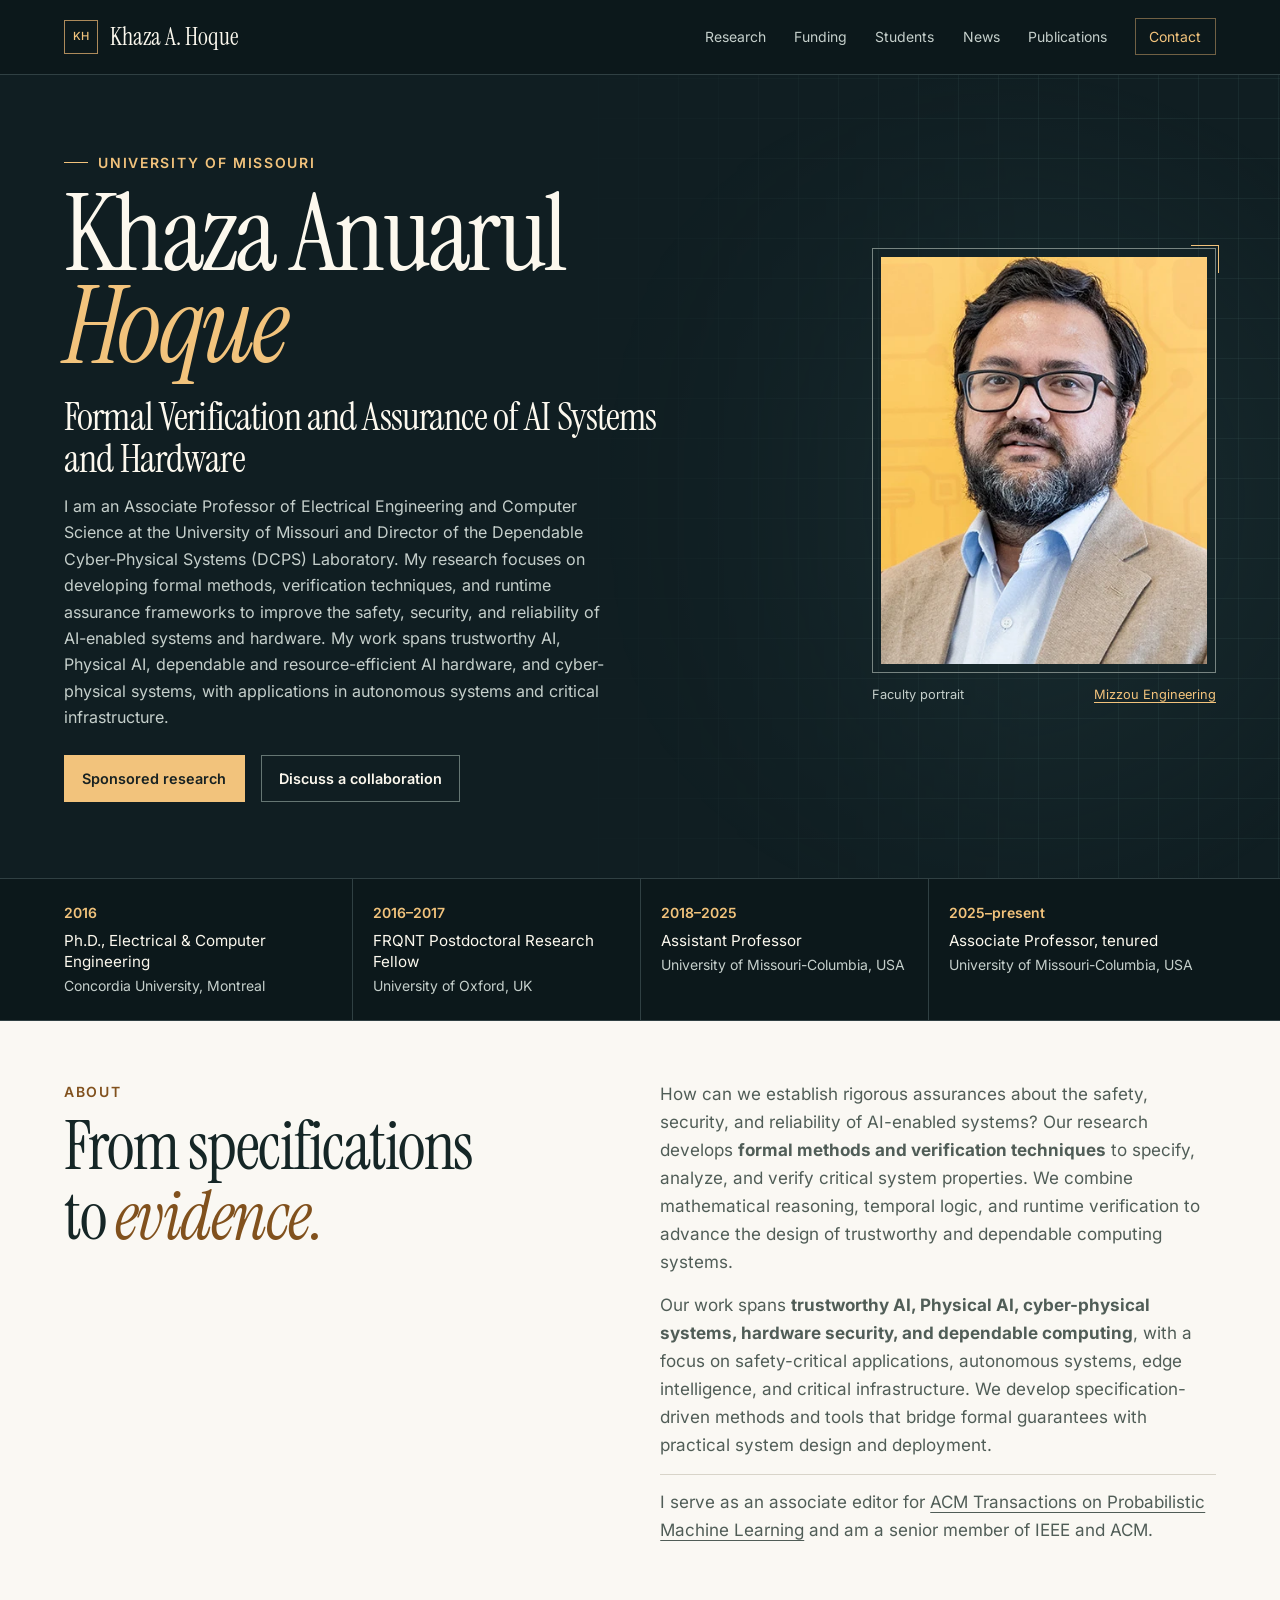
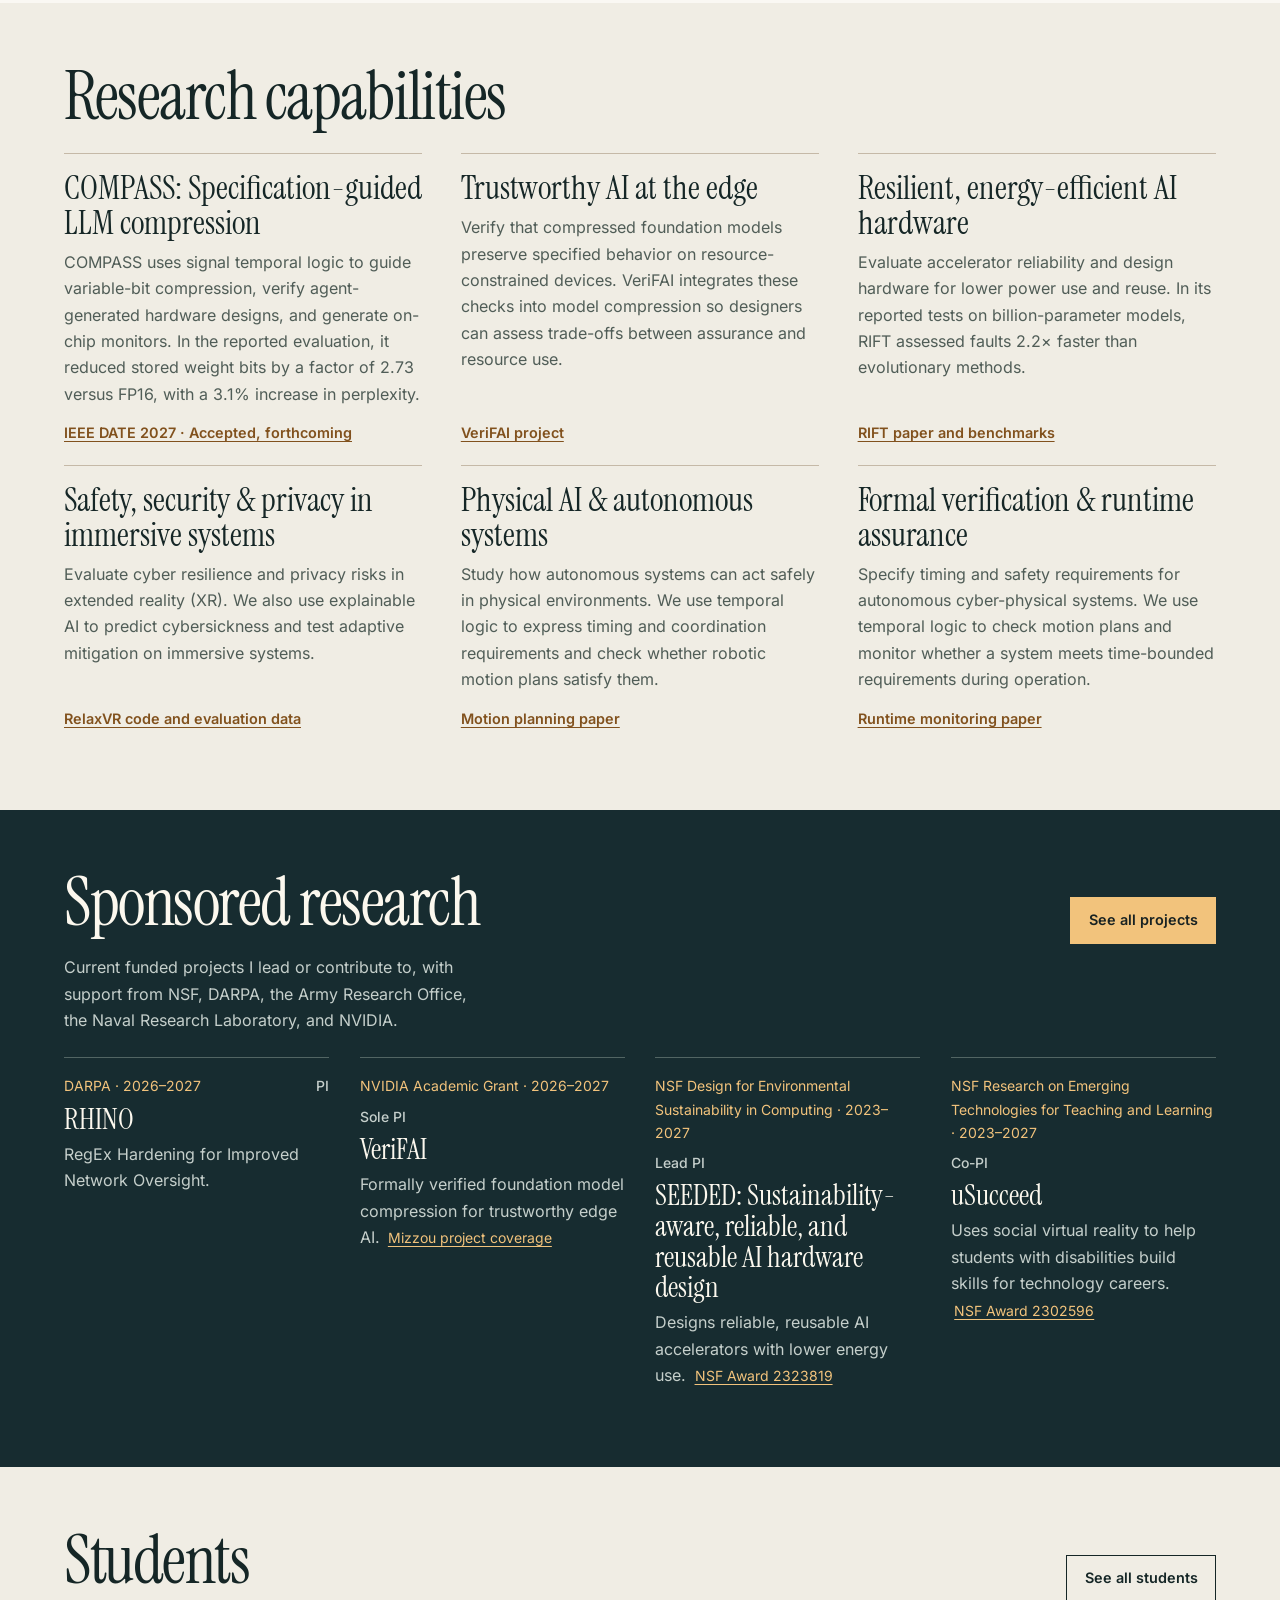
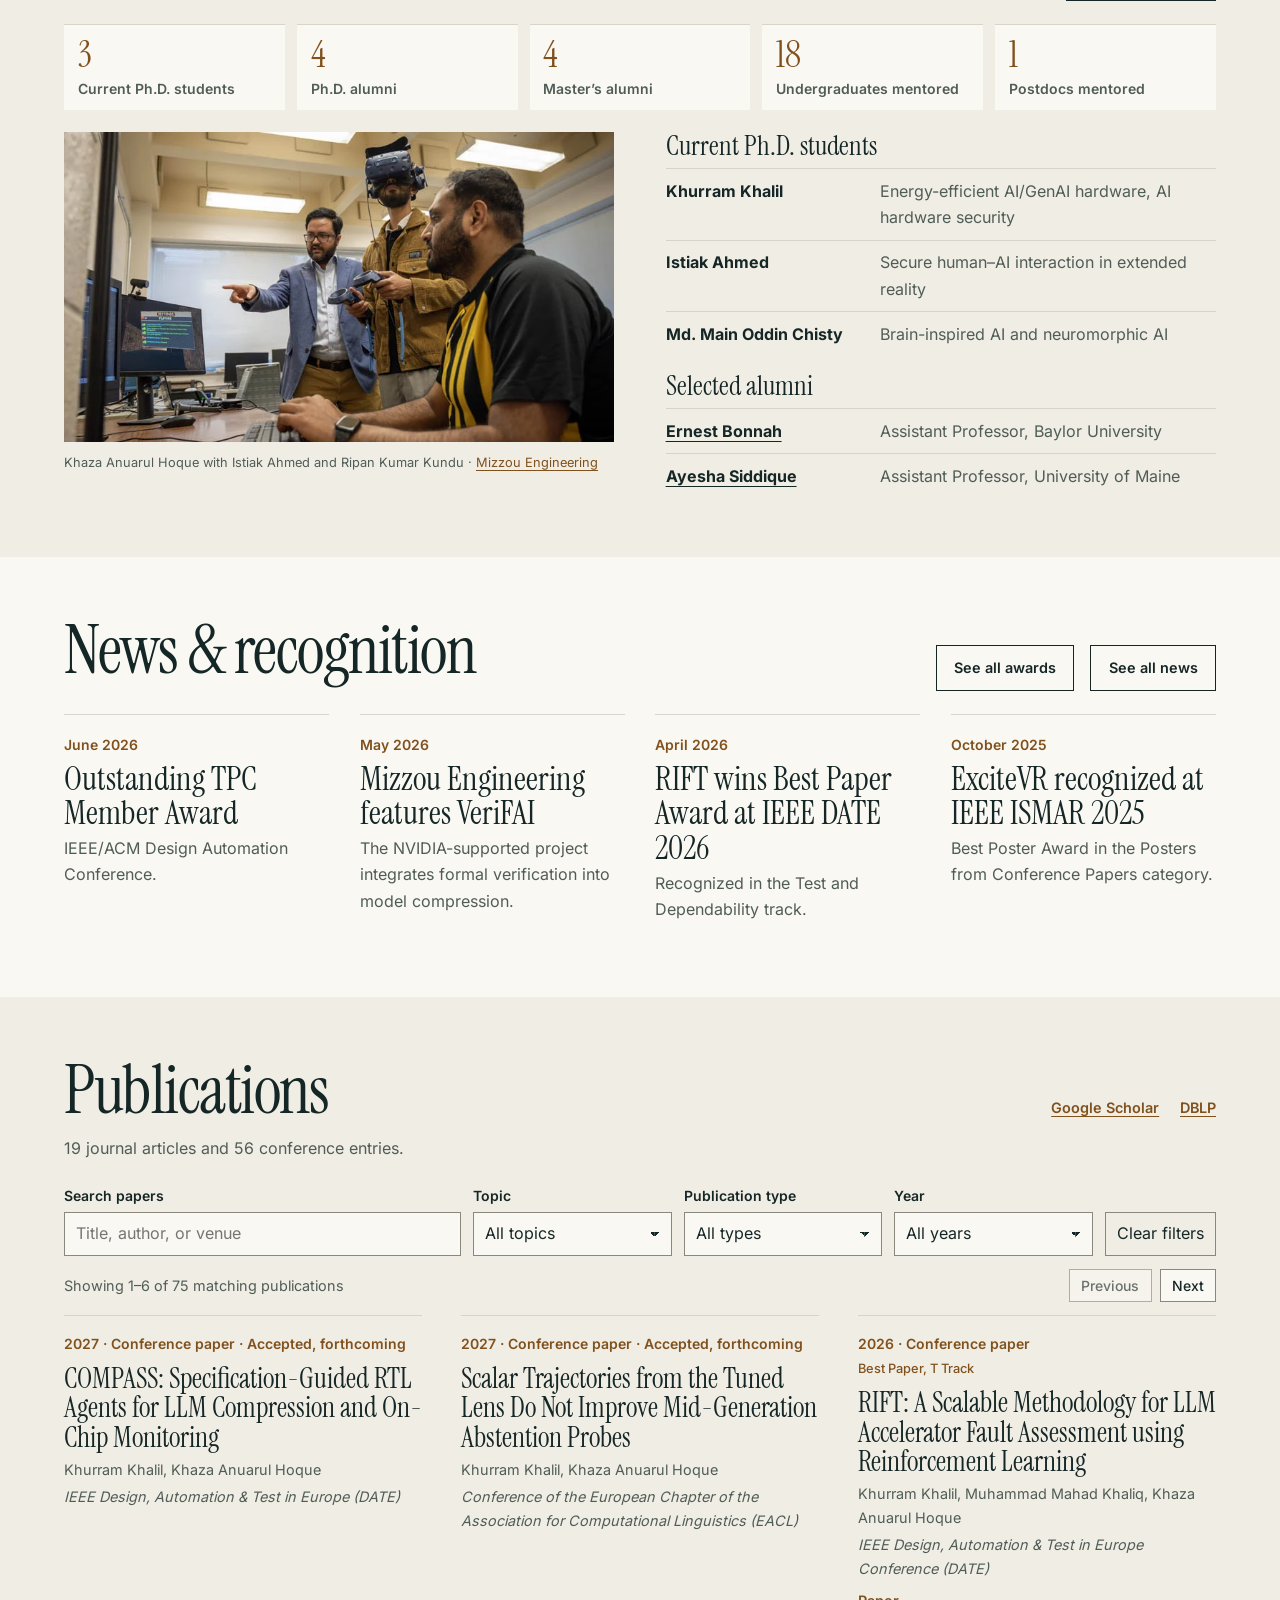
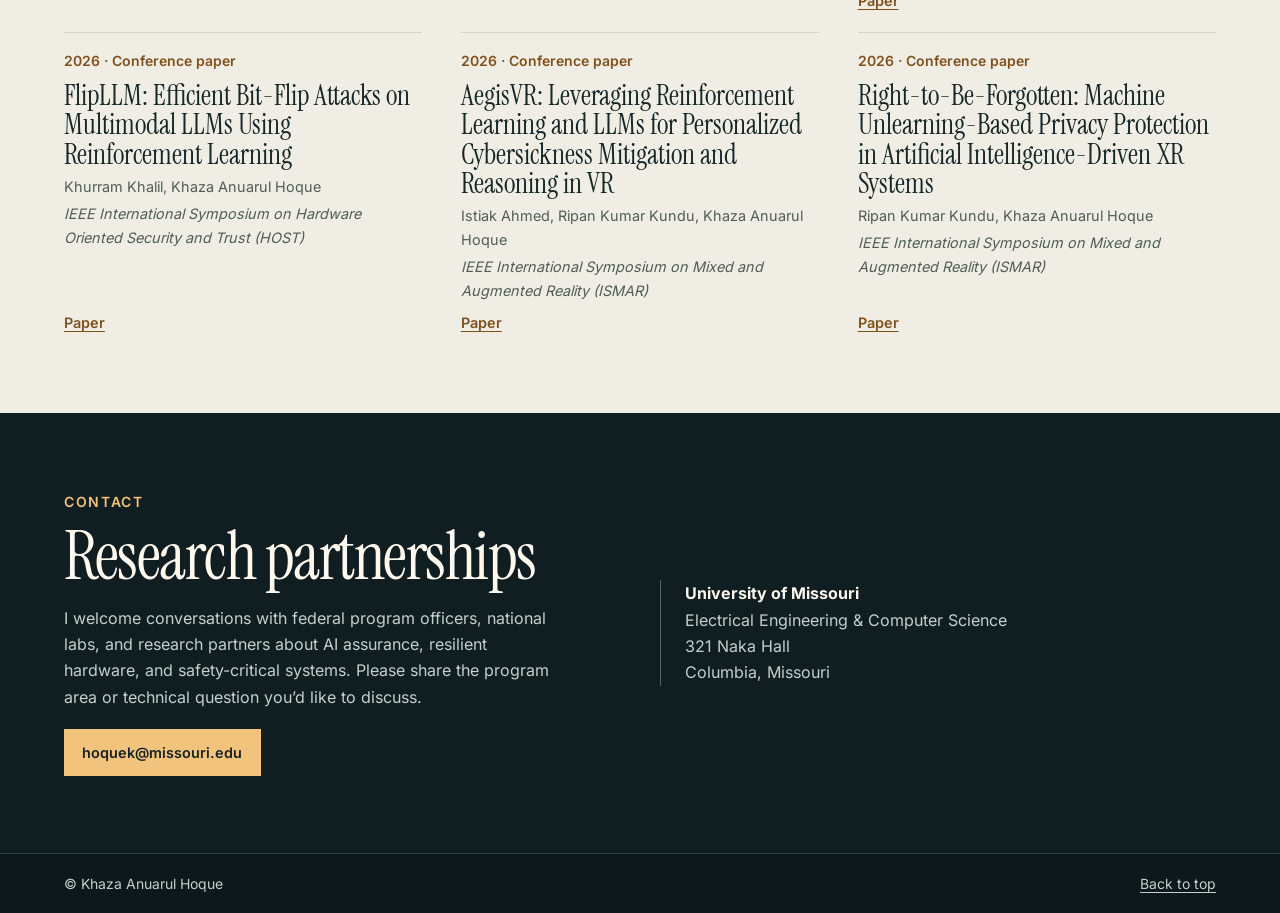
==== commit d2c0e7a4: "Add files via upload" ====
--- a/index.html
+++ b/index.html
@@ -148,7 +148,6 @@
             </ul>
             <h3>Selected alumni</h3>
             <ul>
-              <li><strong>Ripan Kumar Kundu</strong><span>Postdoctoral researcher, Kennesaw State University</span></li>
               <li><strong><a href="https://www.ecs.baylor.edu/person/ernest-bonnah-phd">Ernest Bonnah</a></strong><span>Assistant Professor, Baylor University</span></li>
               <li><strong><a href="https://umaine.edu/directory/ums_directory/ayesha-siddique/">Ayesha Siddique</a></strong><span>Assistant Professor, University of Maine</span></li>
             </ul>
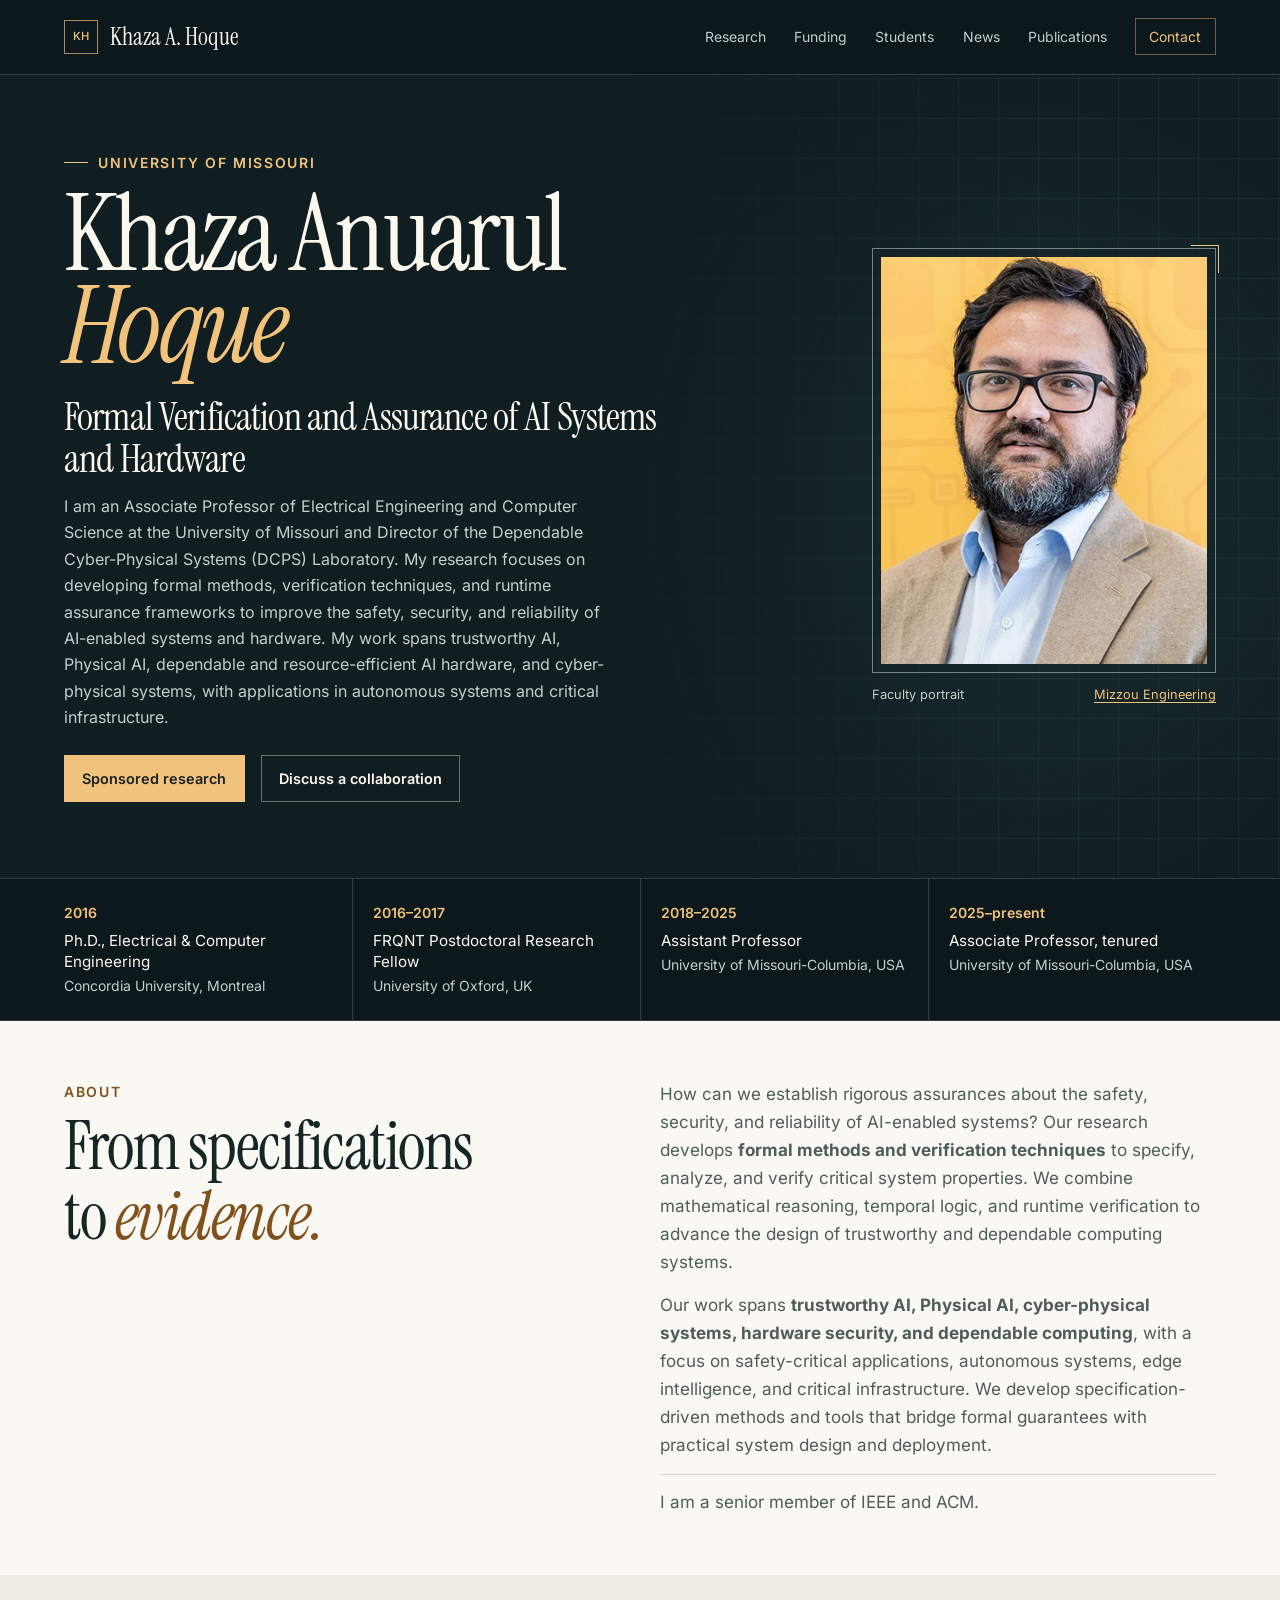
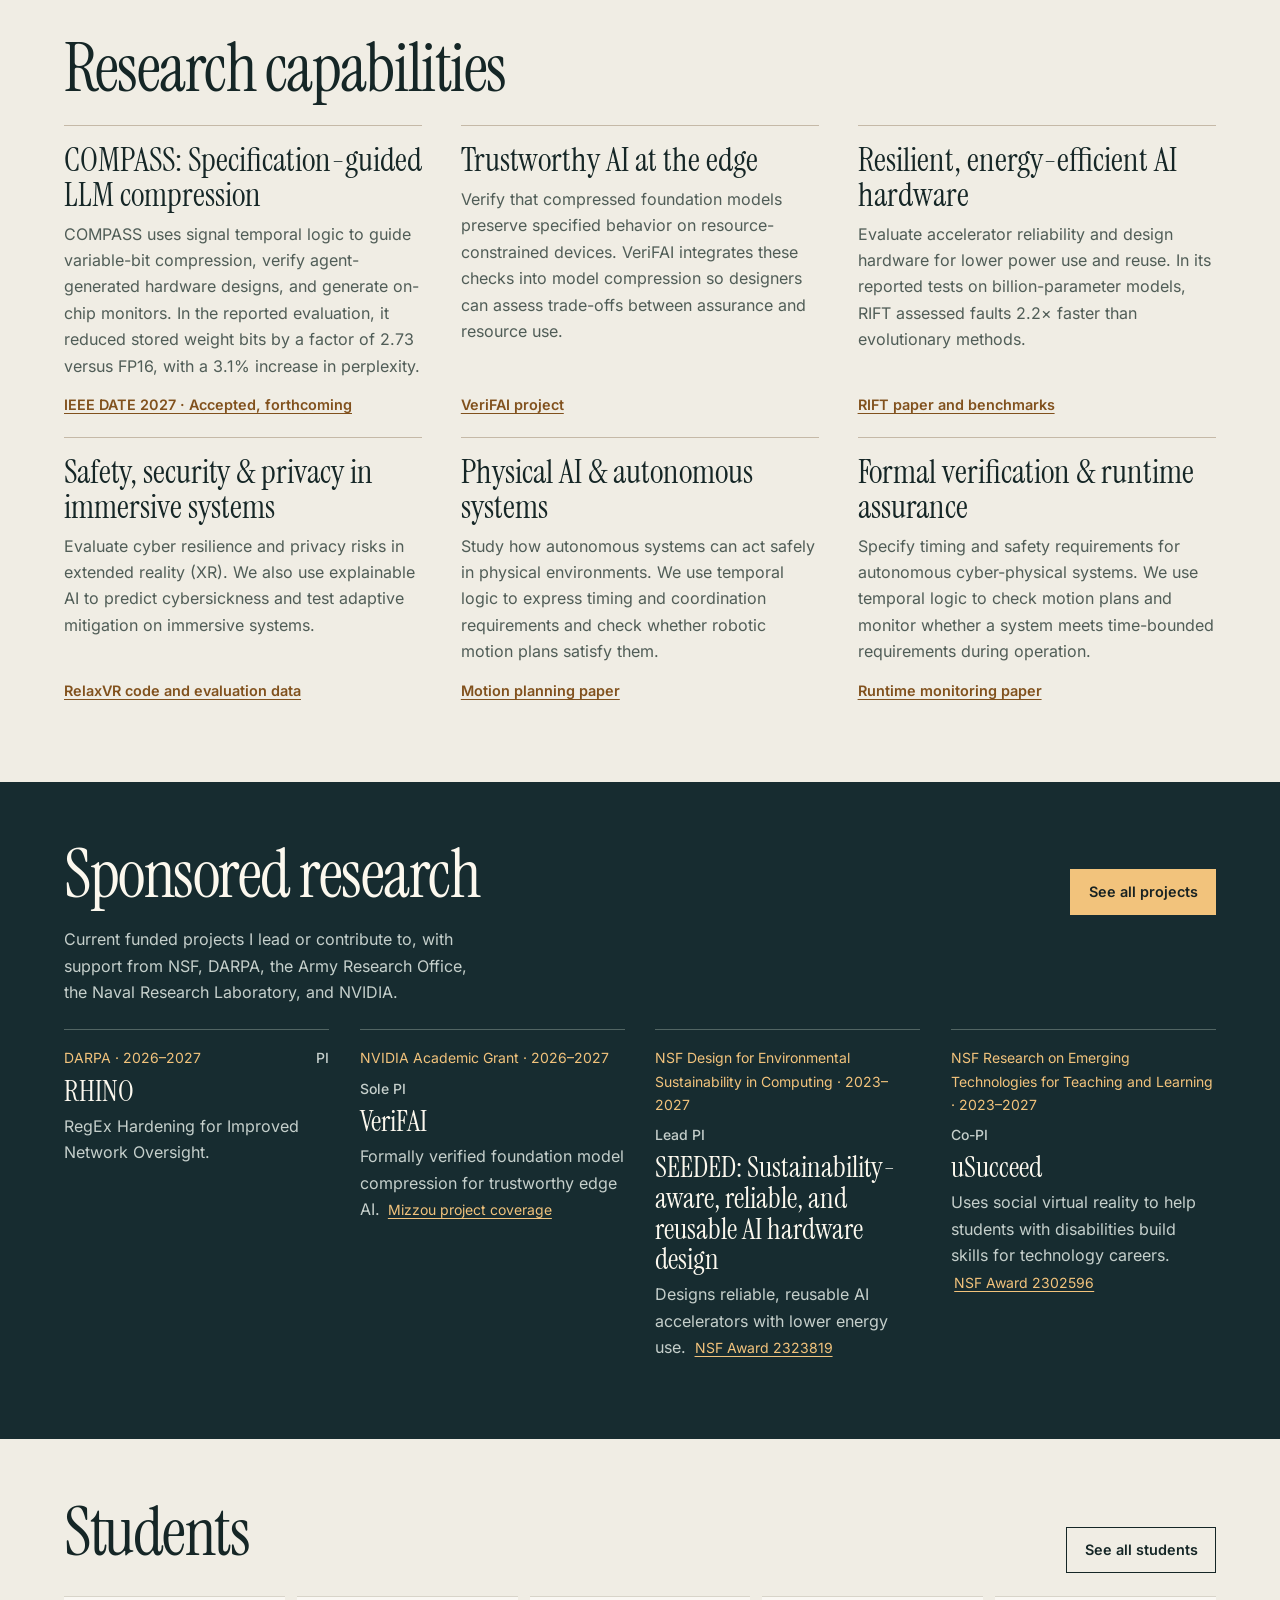
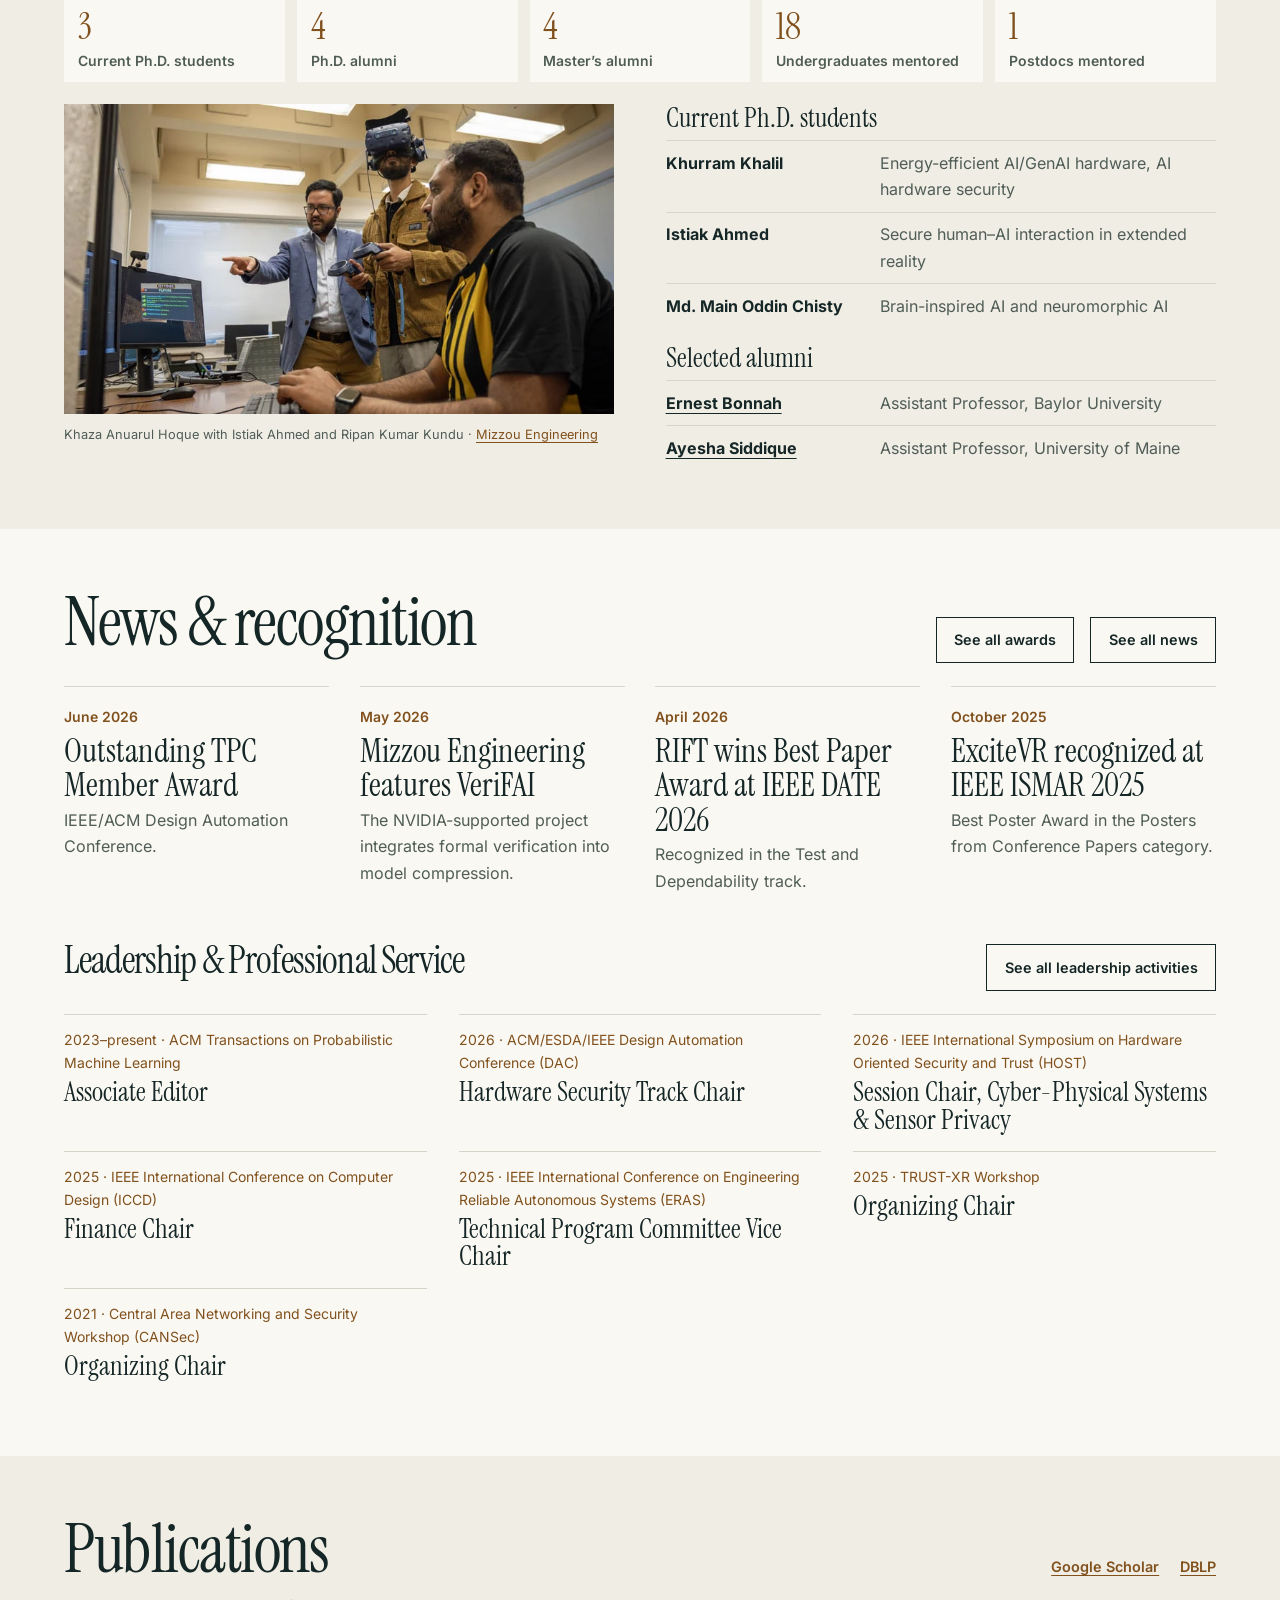
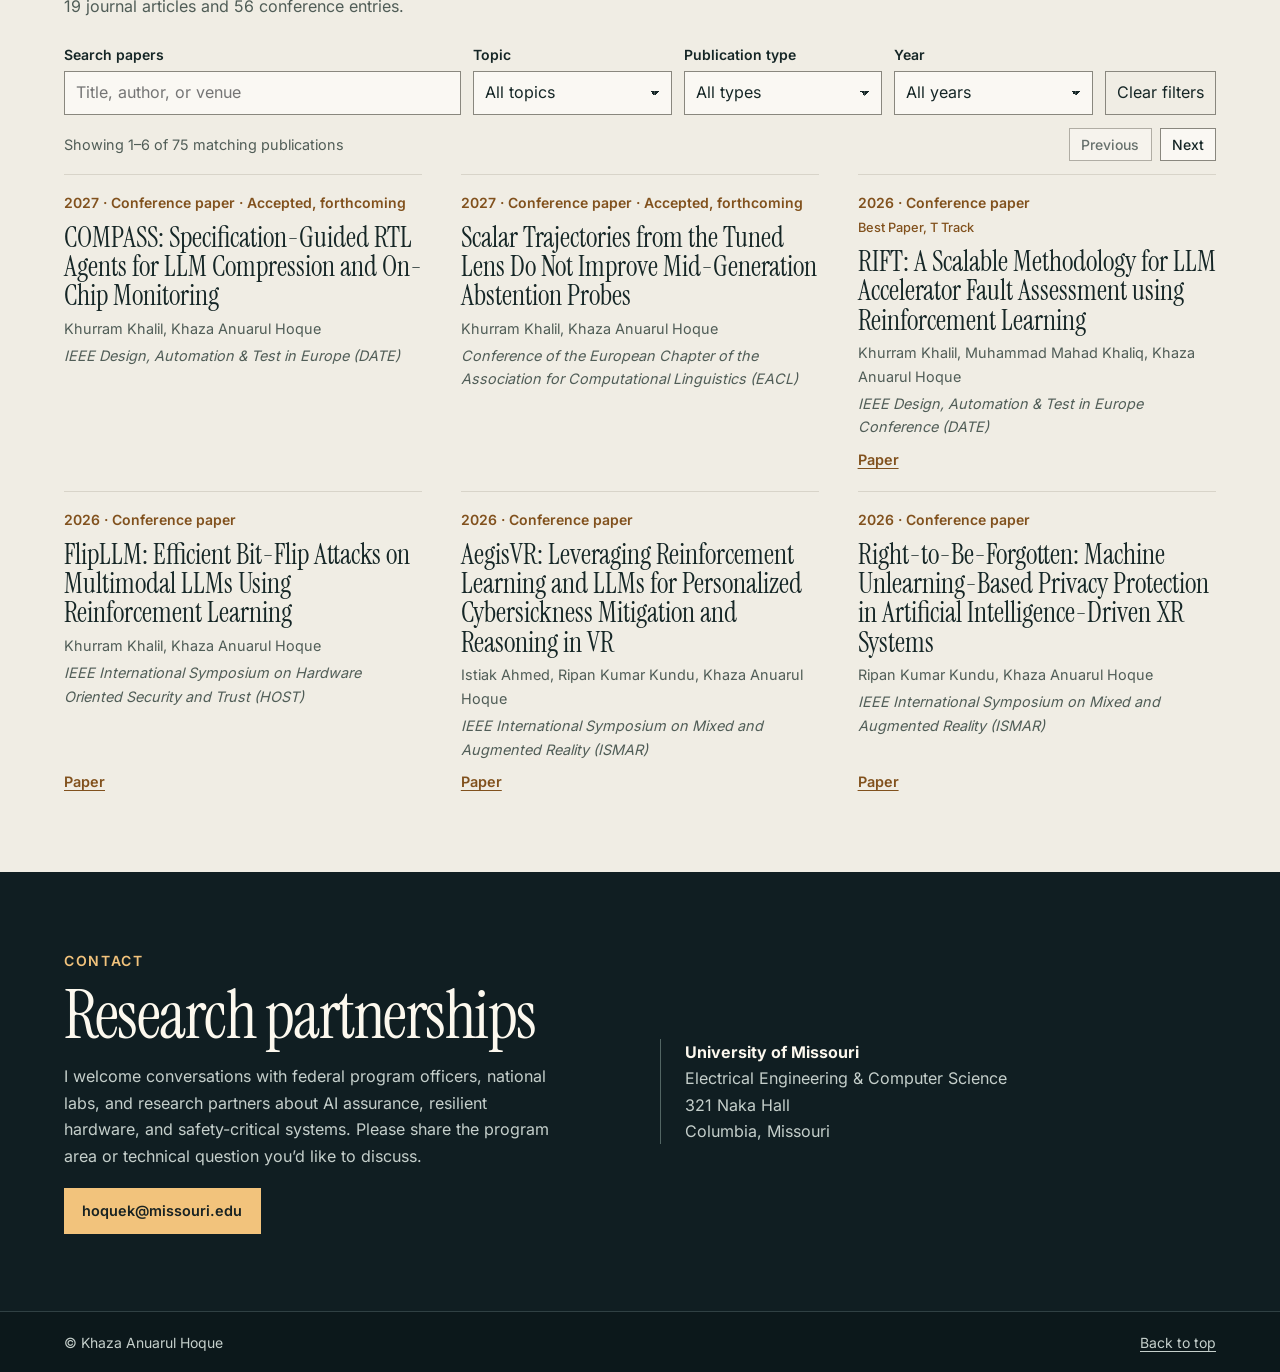
==== commit 4108b4cb: "Add files via upload" ====
--- a/index.html
+++ b/index.html
@@ -61,7 +61,7 @@
         <div class="prose">
           <p>How can we establish rigorous assurances about the safety, security, and reliability of AI-enabled systems? Our research develops <strong>formal methods and verification techniques</strong> to specify, analyze, and verify critical system properties. We combine mathematical reasoning, temporal logic, and runtime verification to advance the design of trustworthy and dependable computing systems.</p>
           <p>Our work spans <strong>trustworthy AI, Physical AI, cyber-physical systems, hardware security, and dependable computing</strong>, with a focus on safety-critical applications, autonomous systems, edge intelligence, and critical infrastructure. We develop specification-driven methods and tools that bridge formal guarantees with practical system design and deployment.</p>
-          <p class="professional-service">I serve as an associate editor for <a href="https://dl.acm.org/journal/topml">ACM Transactions on Probabilistic Machine Learning</a> and am a senior member of IEEE and ACM.</p>
+          <p class="professional-service">I am a senior member of IEEE and ACM.</p>
         </div>
       </div>
     </section>
@@ -171,6 +171,42 @@
           <article><time datetime="2026-04">April 2026</time><h3><a href="https://date26.date-conference.com/awards">RIFT wins Best Paper Award at IEEE DATE 2026</a></h3><p>Recognized in the Test and Dependability track.</p></article>
           <article><time datetime="2025-10">October 2025</time><h3><a href="https://engineering.missouri.edu/2025/mizzou-engineering-researchers-bring-home-award-from-international-symposium-on-mixed-and-augmented-reality/">ExciteVR recognized at IEEE ISMAR 2025</a></h3><p>Best Poster Award in the Posters from Conference Papers category.</p></article>
         </div>
+        <section class="archive-group" id="leadership" aria-labelledby="leadership-title">
+          <div class="section-heading">
+            <h2 id="leadership-title">Leadership &amp; Professional Service</h2>
+            <a class="button secondary" href="leadership.html">See all leadership activities</a>
+          </div>
+          <div class="archive-grid">
+            <article>
+              <p class="archive-meta">2023–present · ACM Transactions on Probabilistic Machine Learning</p>
+              <h3><a href="https://dl.acm.org/journal/topml">Associate Editor</a></h3>
+            </article>
+            <article>
+              <p class="archive-meta">2026 · ACM/ESDA/IEEE Design Automation Conference (DAC)</p>
+              <h3>Hardware Security Track Chair</h3>
+            </article>
+            <article>
+              <p class="archive-meta">2026 · IEEE International Symposium on Hardware Oriented Security and Trust (HOST)</p>
+              <h3>Session Chair, Cyber-Physical Systems &amp; Sensor Privacy</h3>
+            </article>
+            <article>
+              <p class="archive-meta">2025 · IEEE International Conference on Computer Design (ICCD)</p>
+              <h3>Finance Chair</h3>
+            </article>
+            <article>
+              <p class="archive-meta">2025 · IEEE International Conference on Engineering Reliable Autonomous Systems (ERAS)</p>
+              <h3>Technical Program Committee Vice Chair</h3>
+            </article>
+            <article>
+              <p class="archive-meta">2025 · TRUST-XR Workshop</p>
+              <h3>Organizing Chair</h3>
+            </article>
+            <article>
+              <p class="archive-meta">2021 · Central Area Networking and Security Workshop (CANSec)</p>
+              <h3>Organizing Chair</h3>
+            </article>
+          </div>
+        </section>
       </div>
     </section>
 
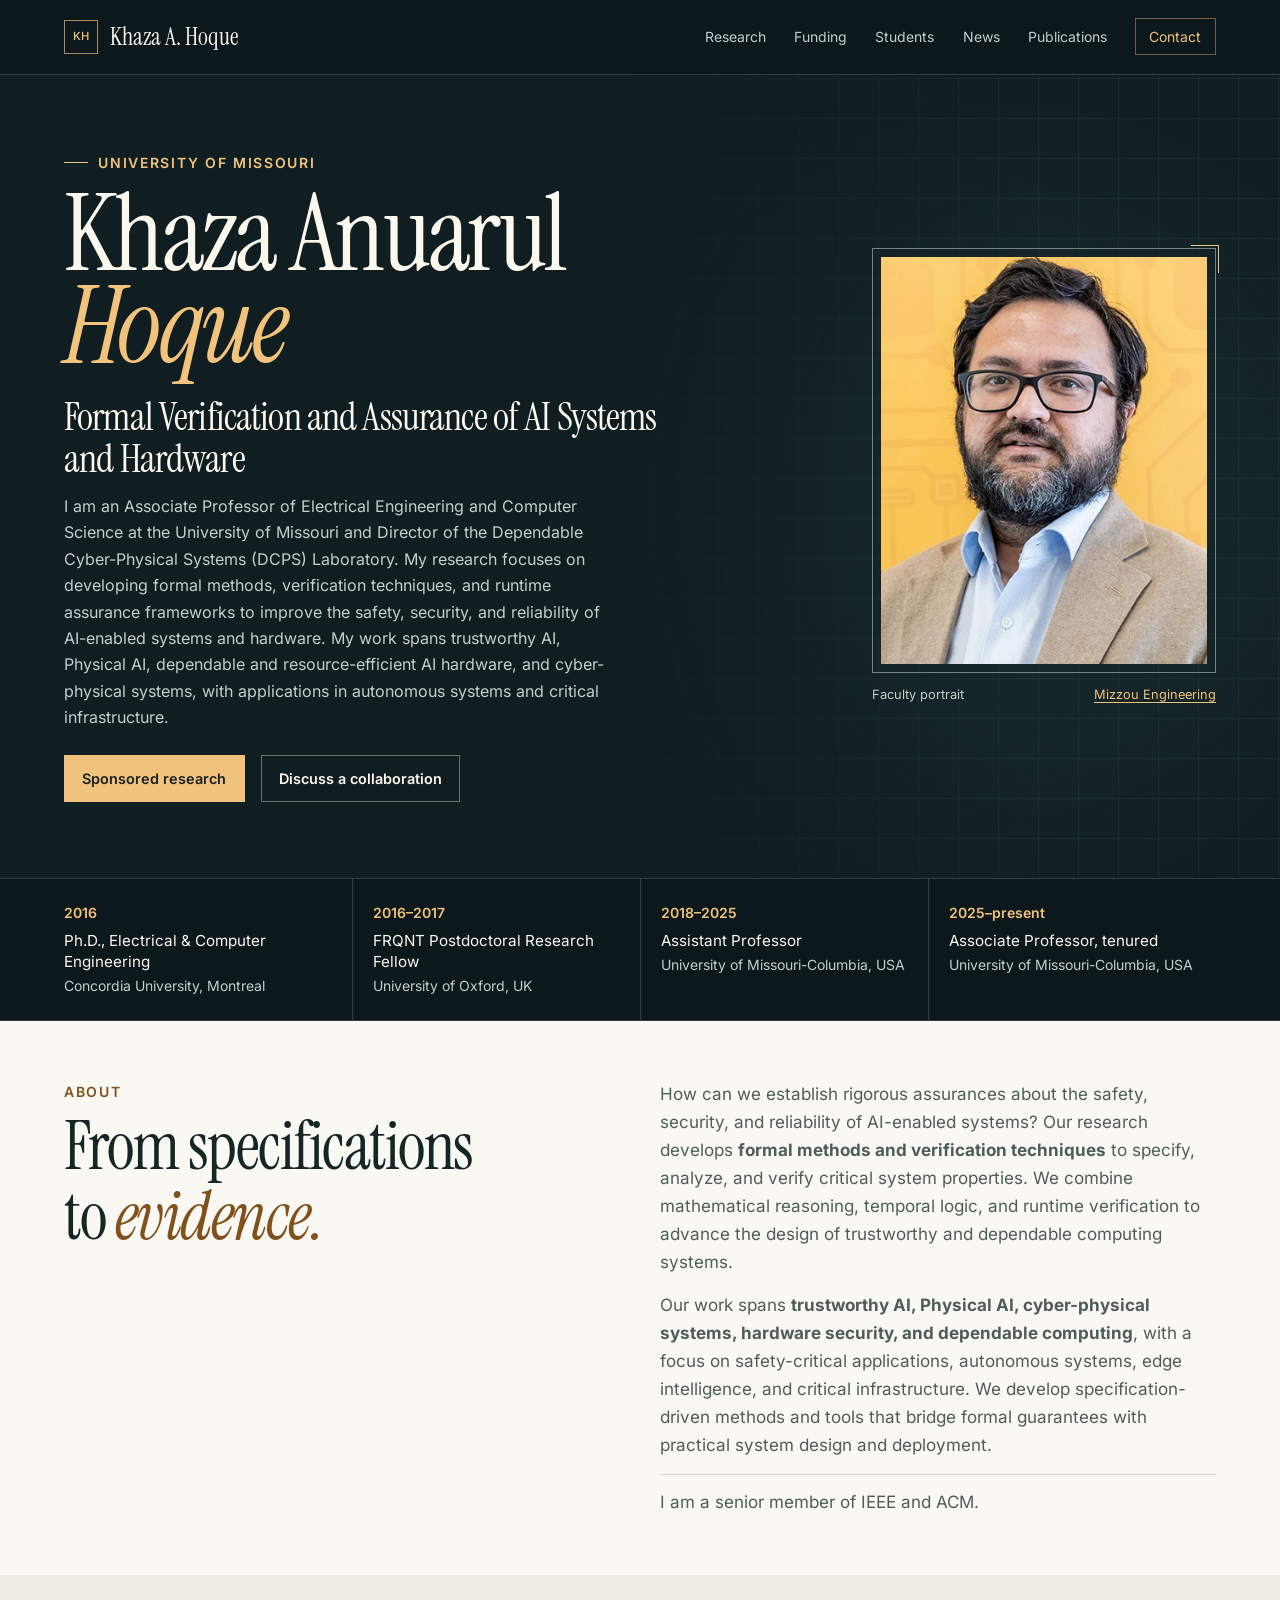
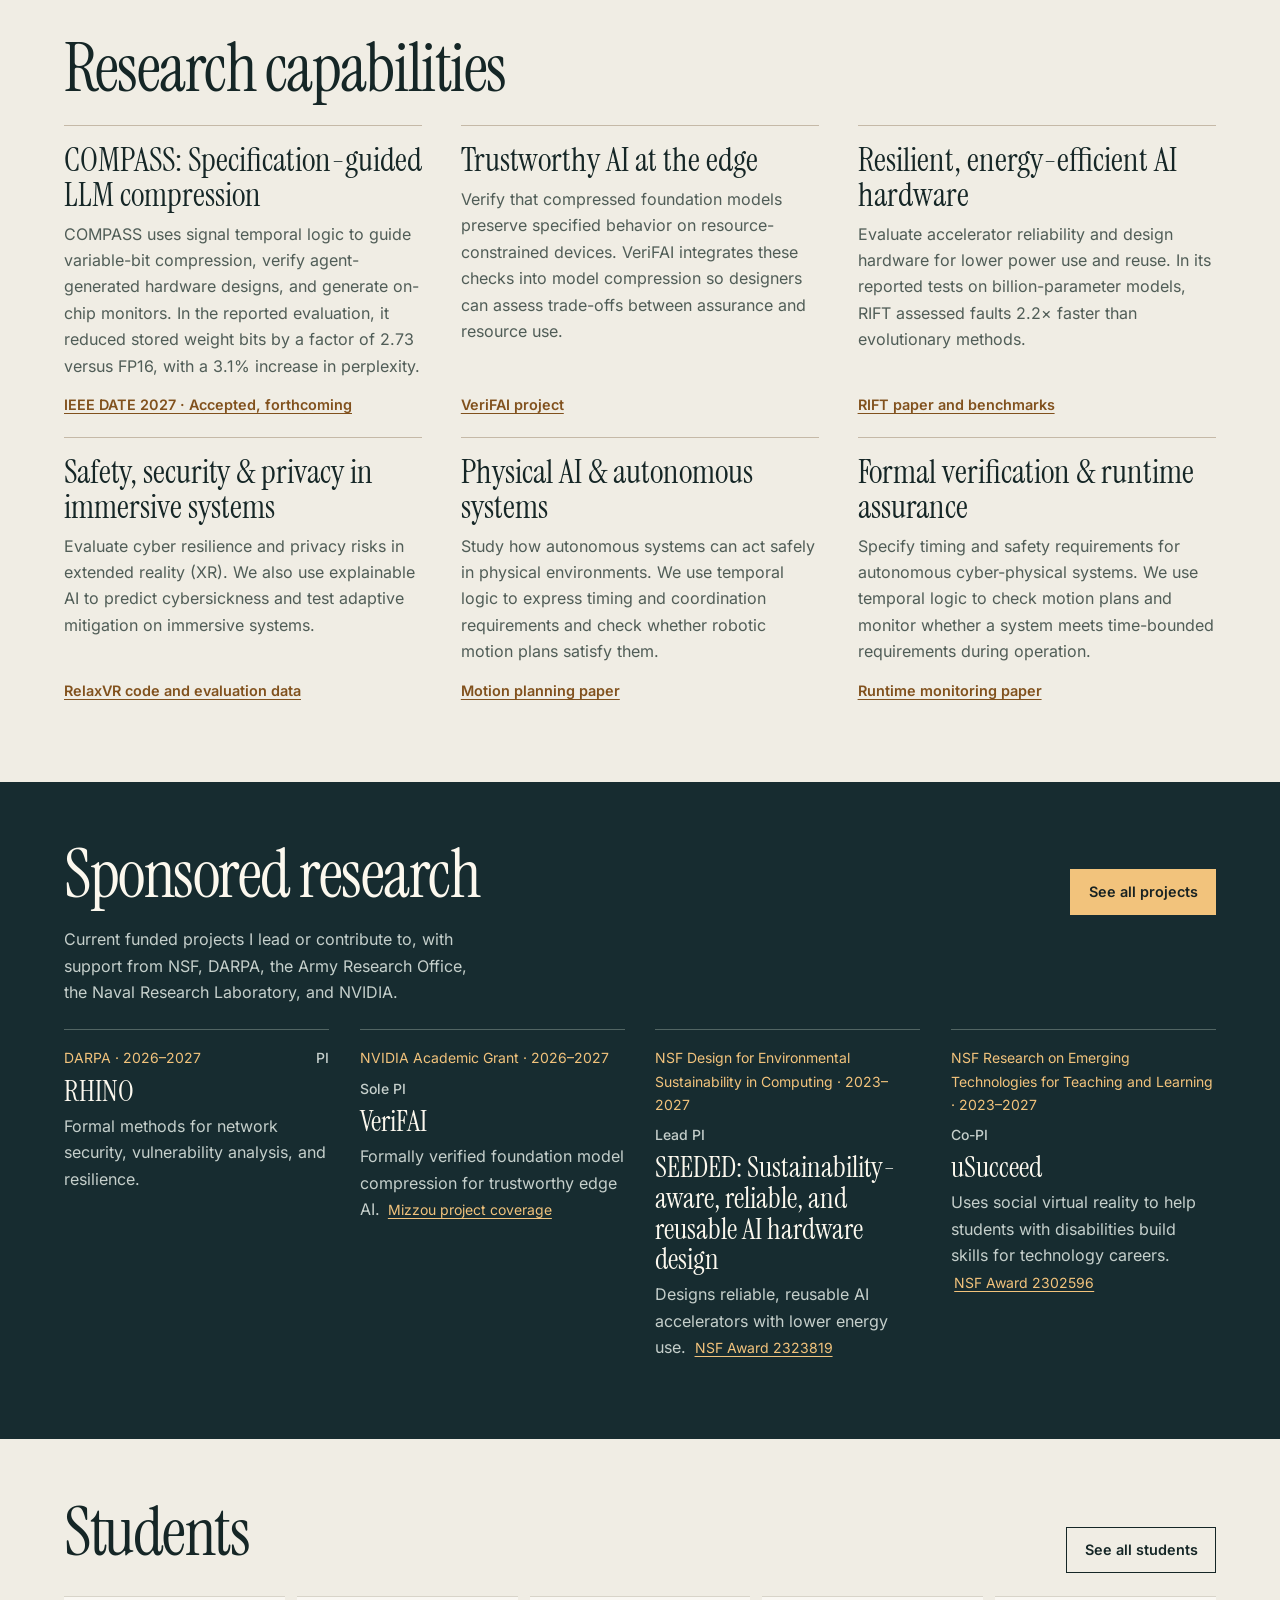
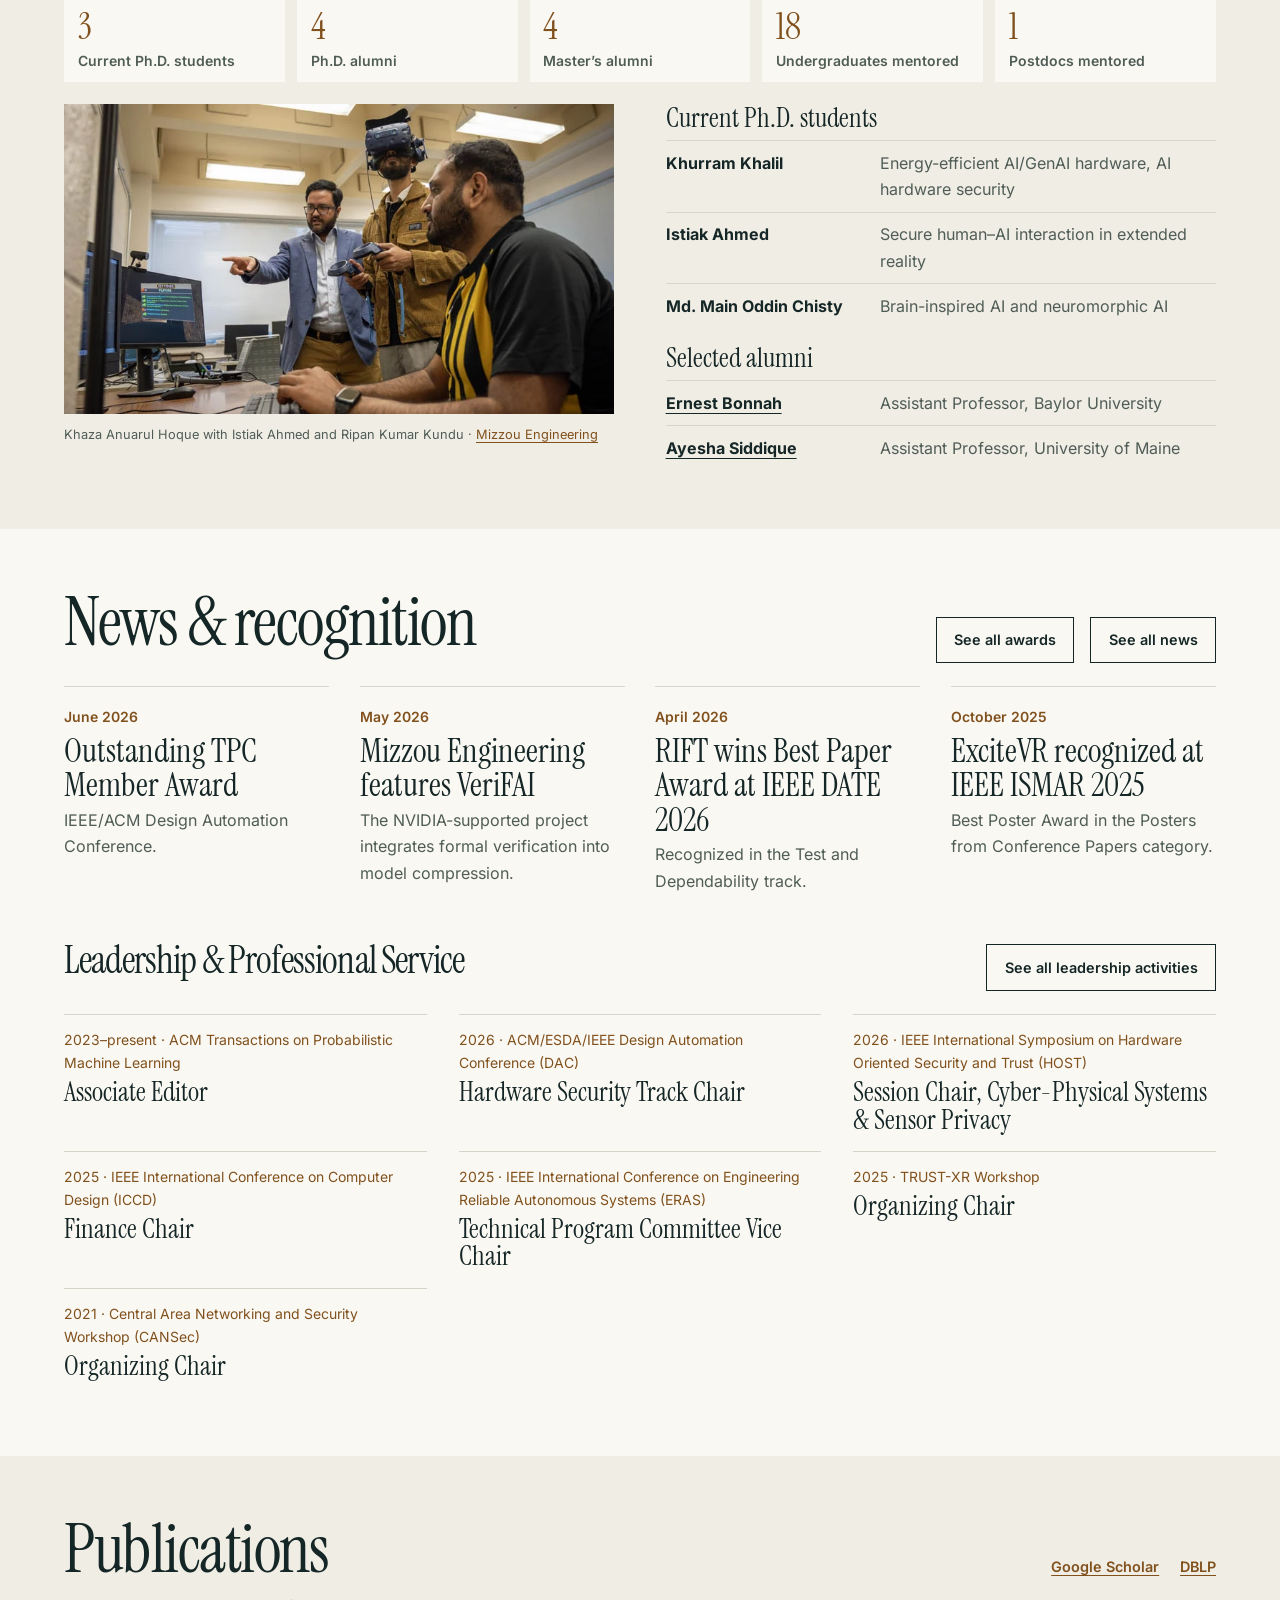
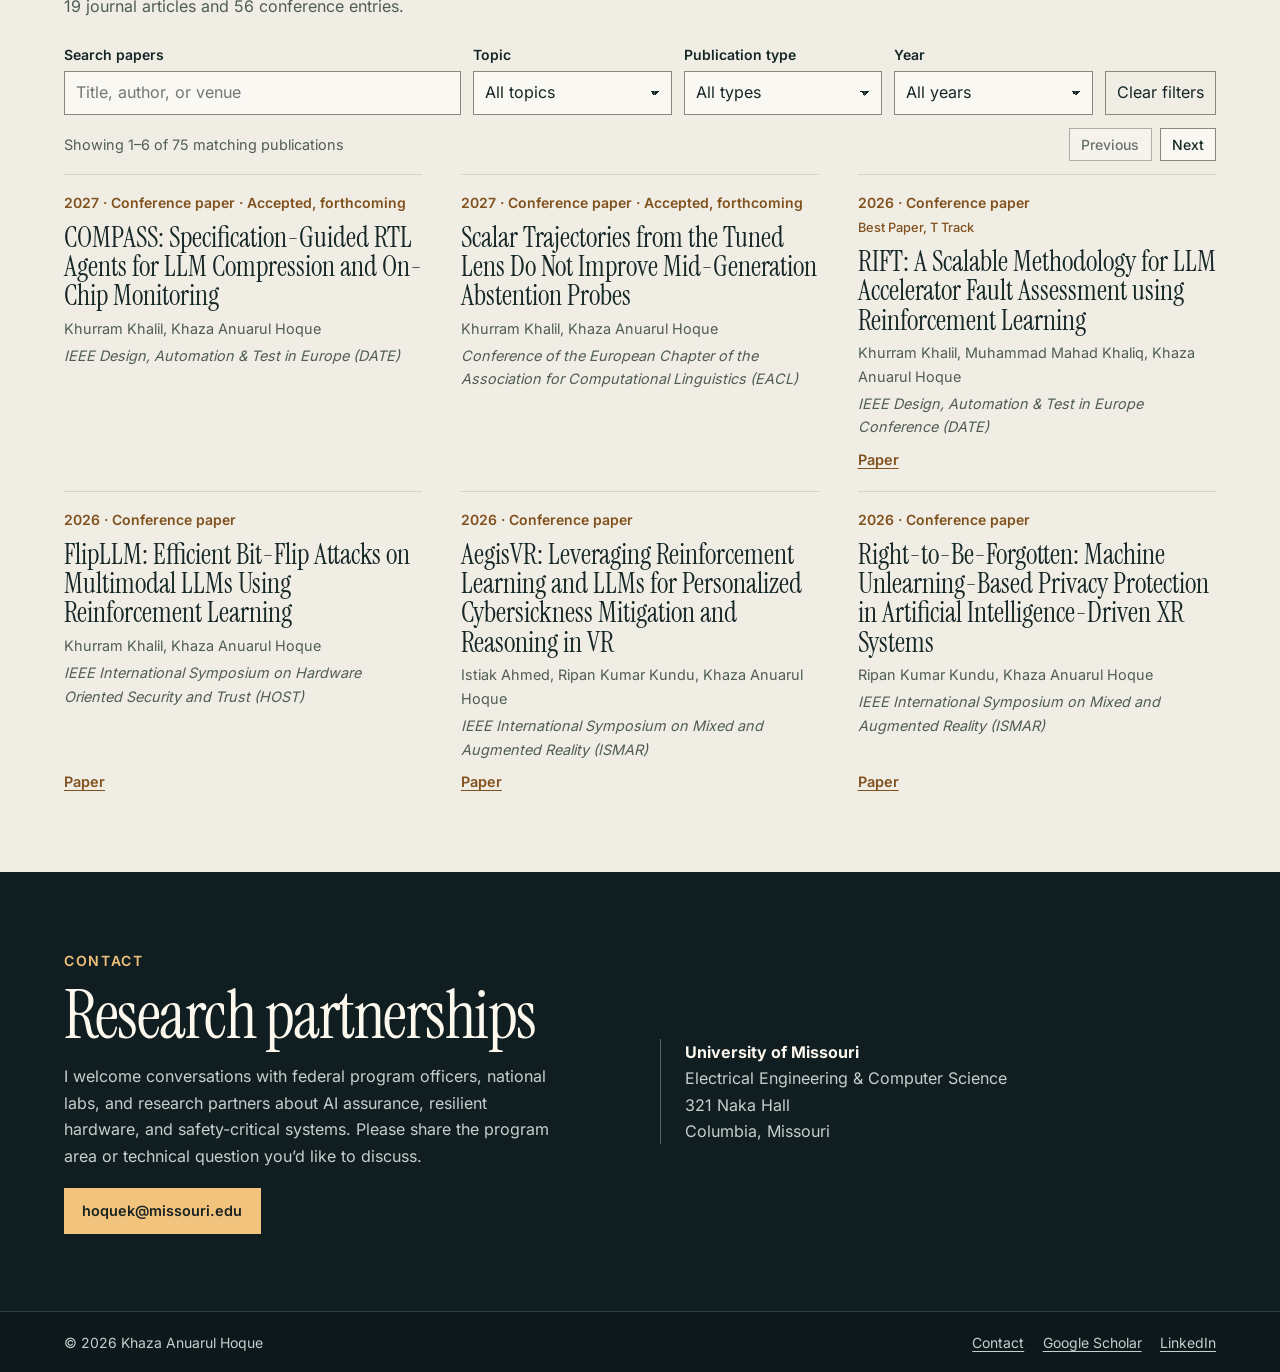
==== commit fa1fc045: "Add files via upload" ====
--- a/index.html
+++ b/index.html
@@ -21,7 +21,7 @@
         <a href="#students">Students</a>
         <a href="#news">News</a>
         <a href="#publications">Publications</a>
-        <a class="nav-contact" href="#contact">Contact</a>
+        <a class="nav-contact" href="https://engineering.missouri.edu/faculty/khaza-anuarul-hoque/">Contact</a>
       </nav>
     </div>
   </header>
@@ -98,7 +98,7 @@
         <div class="project-list">
           <article>
             <div><span>DARPA · 2026–2027</span><strong>PI</strong></div>
-            <h3>RHINO</h3><p>RegEx Hardening for Improved Network Oversight.</p>
+            <h3>RHINO</h3><p>Formal methods for network security, vulnerability analysis, and resilience.</p>
           </article>
           <article>
             <div><span>NVIDIA Academic Grant · 2026–2027</span><strong>Sole PI</strong></div>
@@ -653,7 +653,16 @@
       </div>
     </section>
   </main>
-  <footer><div class="wrap footer-row"><span>© Khaza Anuarul Hoque</span><div><a href="#top">Back to top</a></div></div></footer>
+  <footer>
+    <div class="wrap footer-row">
+      <span>© 2026 Khaza Anuarul Hoque</span>
+      <div>
+        <a href="https://engineering.missouri.edu/faculty/khaza-anuarul-hoque/">Contact</a>
+        <a href="https://scholar.google.com/citations?user=eJ87TzoAAAAJ">Google Scholar</a>
+        <a href="https://www.linkedin.com/in/hoquek">LinkedIn</a>
+      </div>
+    </div>
+  </footer>
   <!-- Statcounter -->
   <script>
     var sc_project = 10978425;
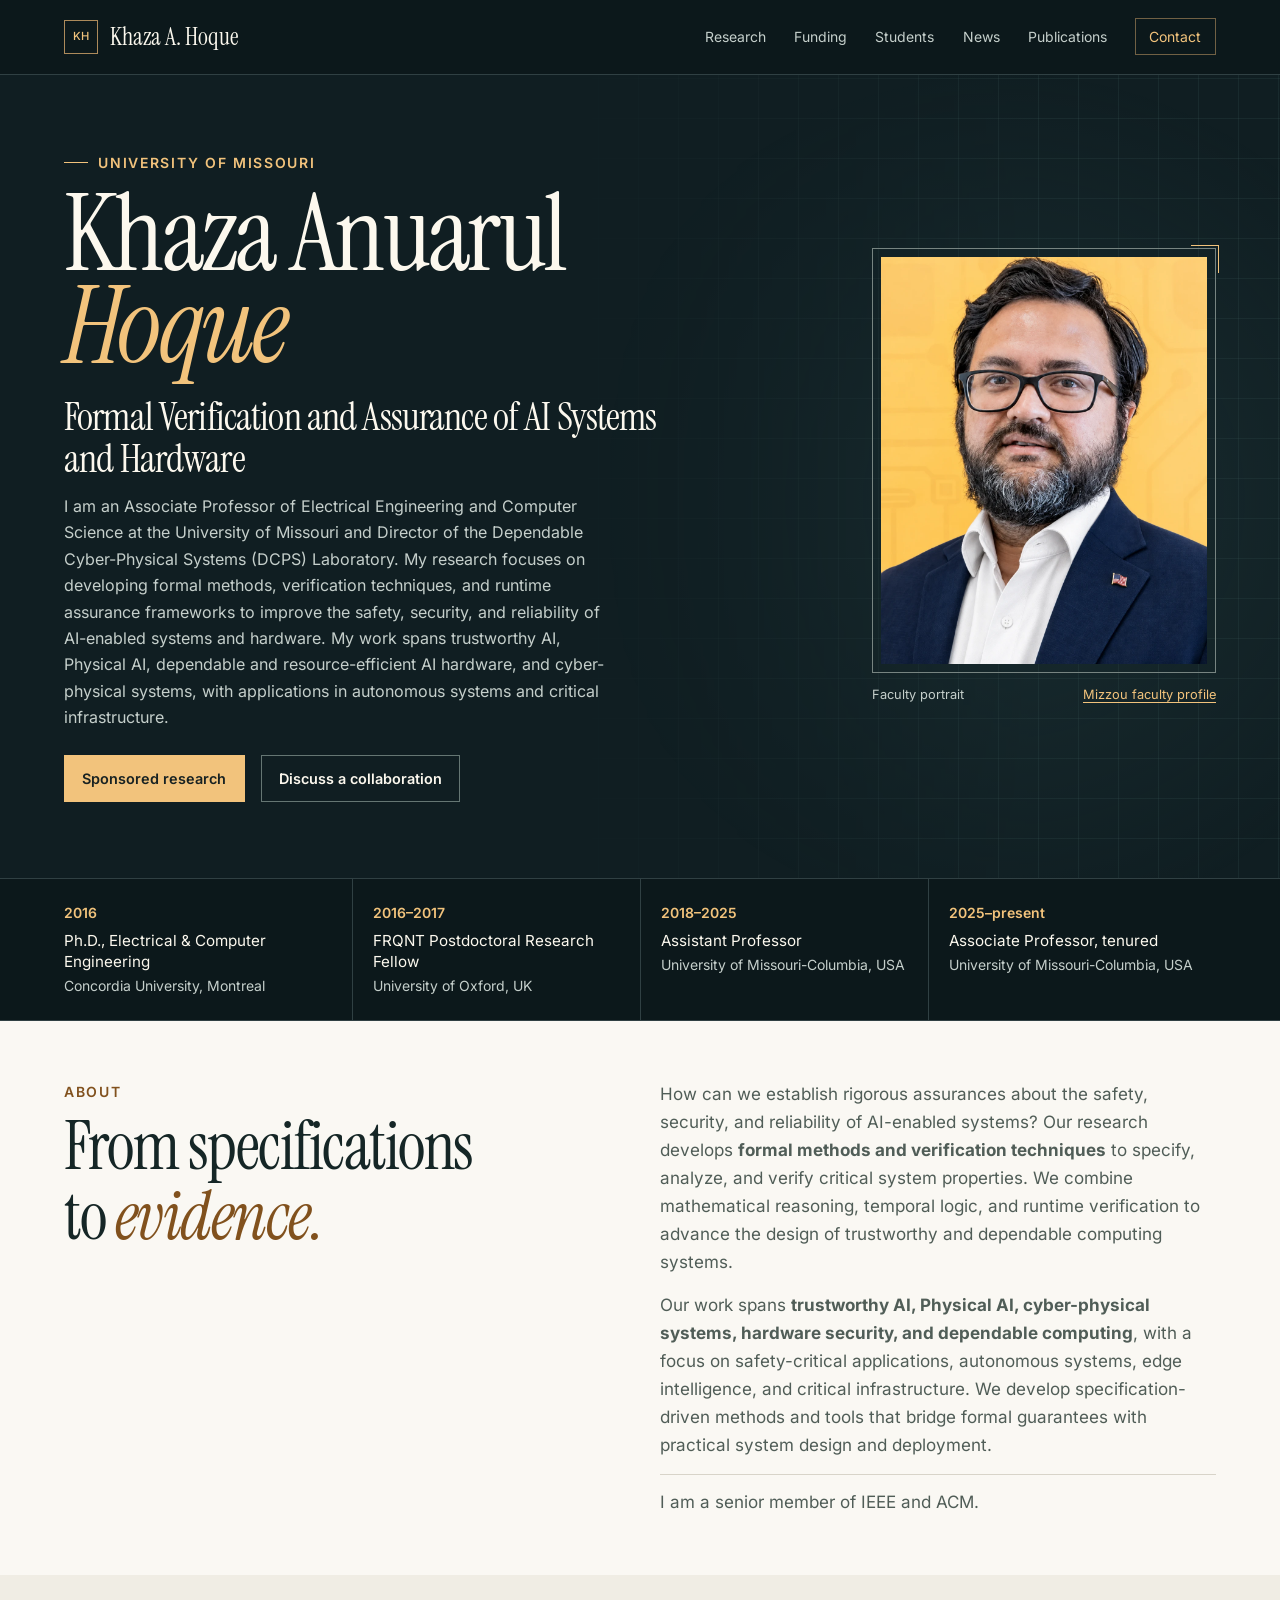
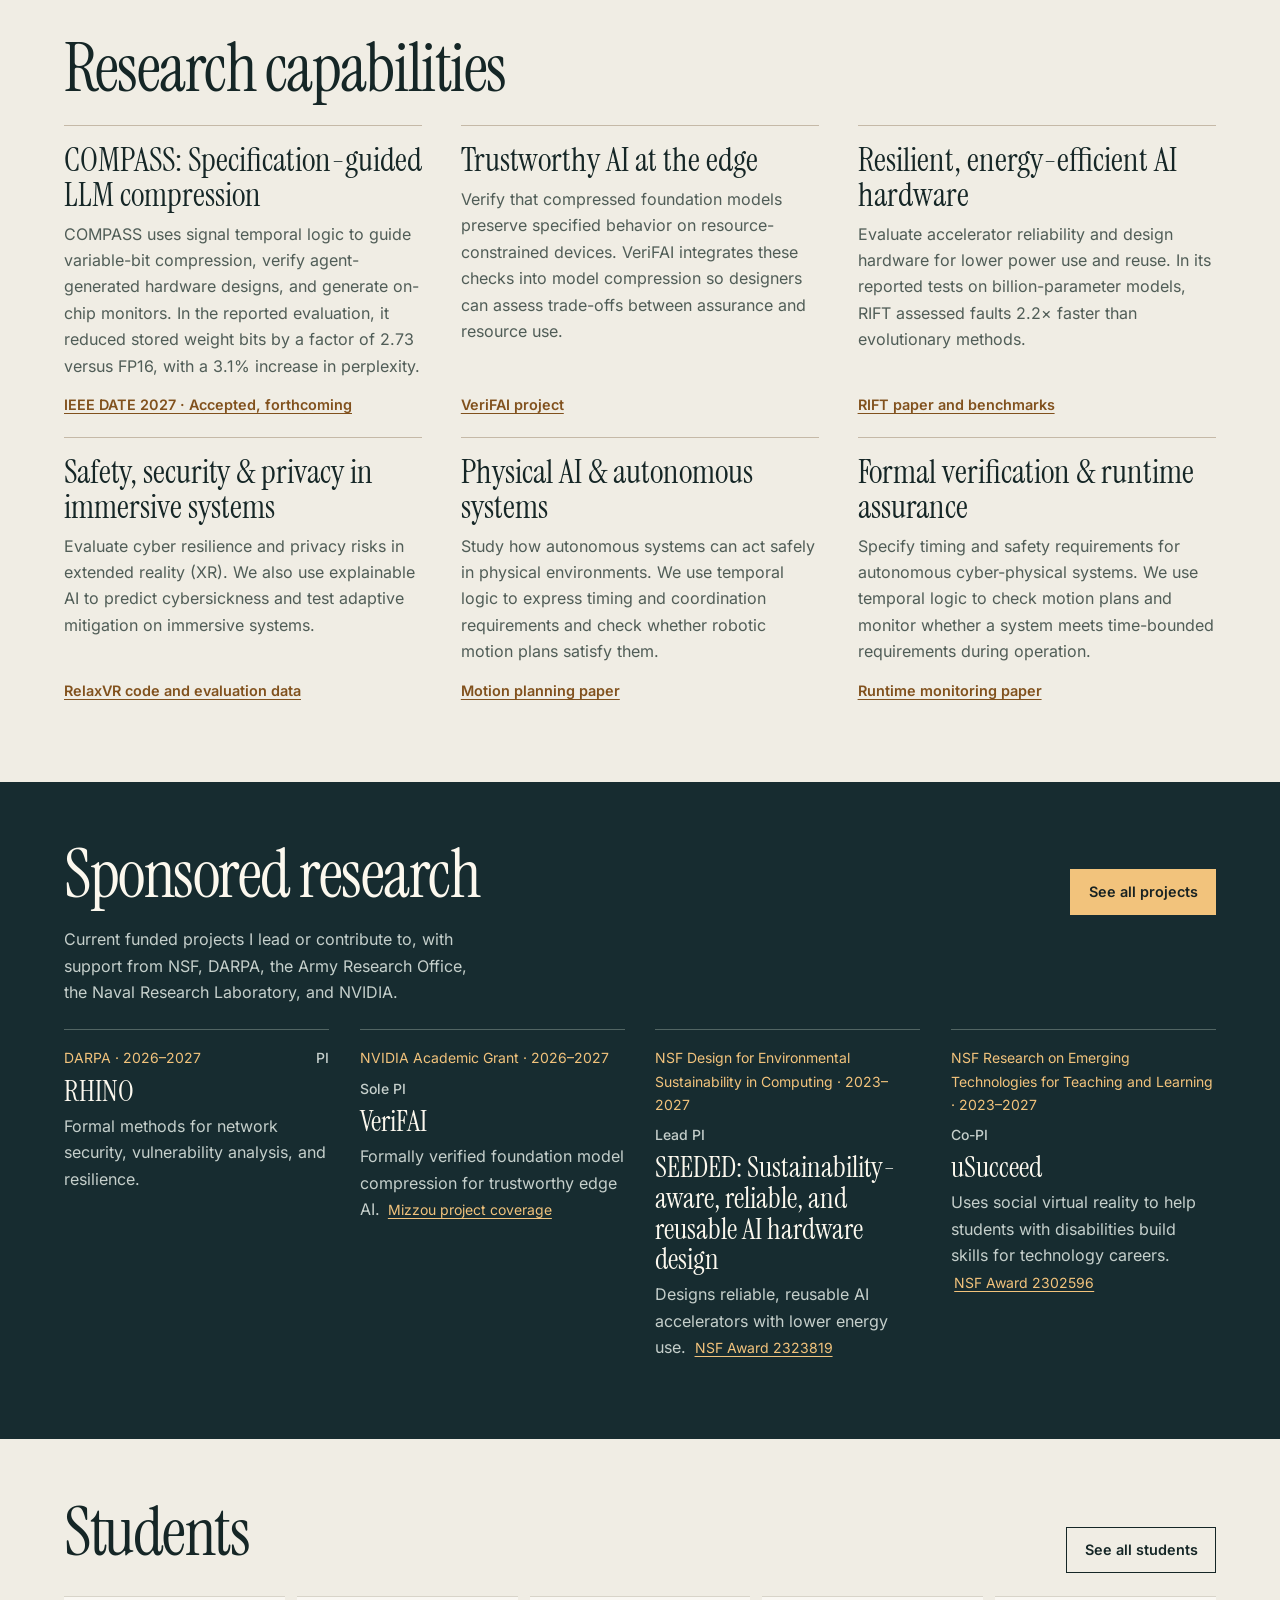
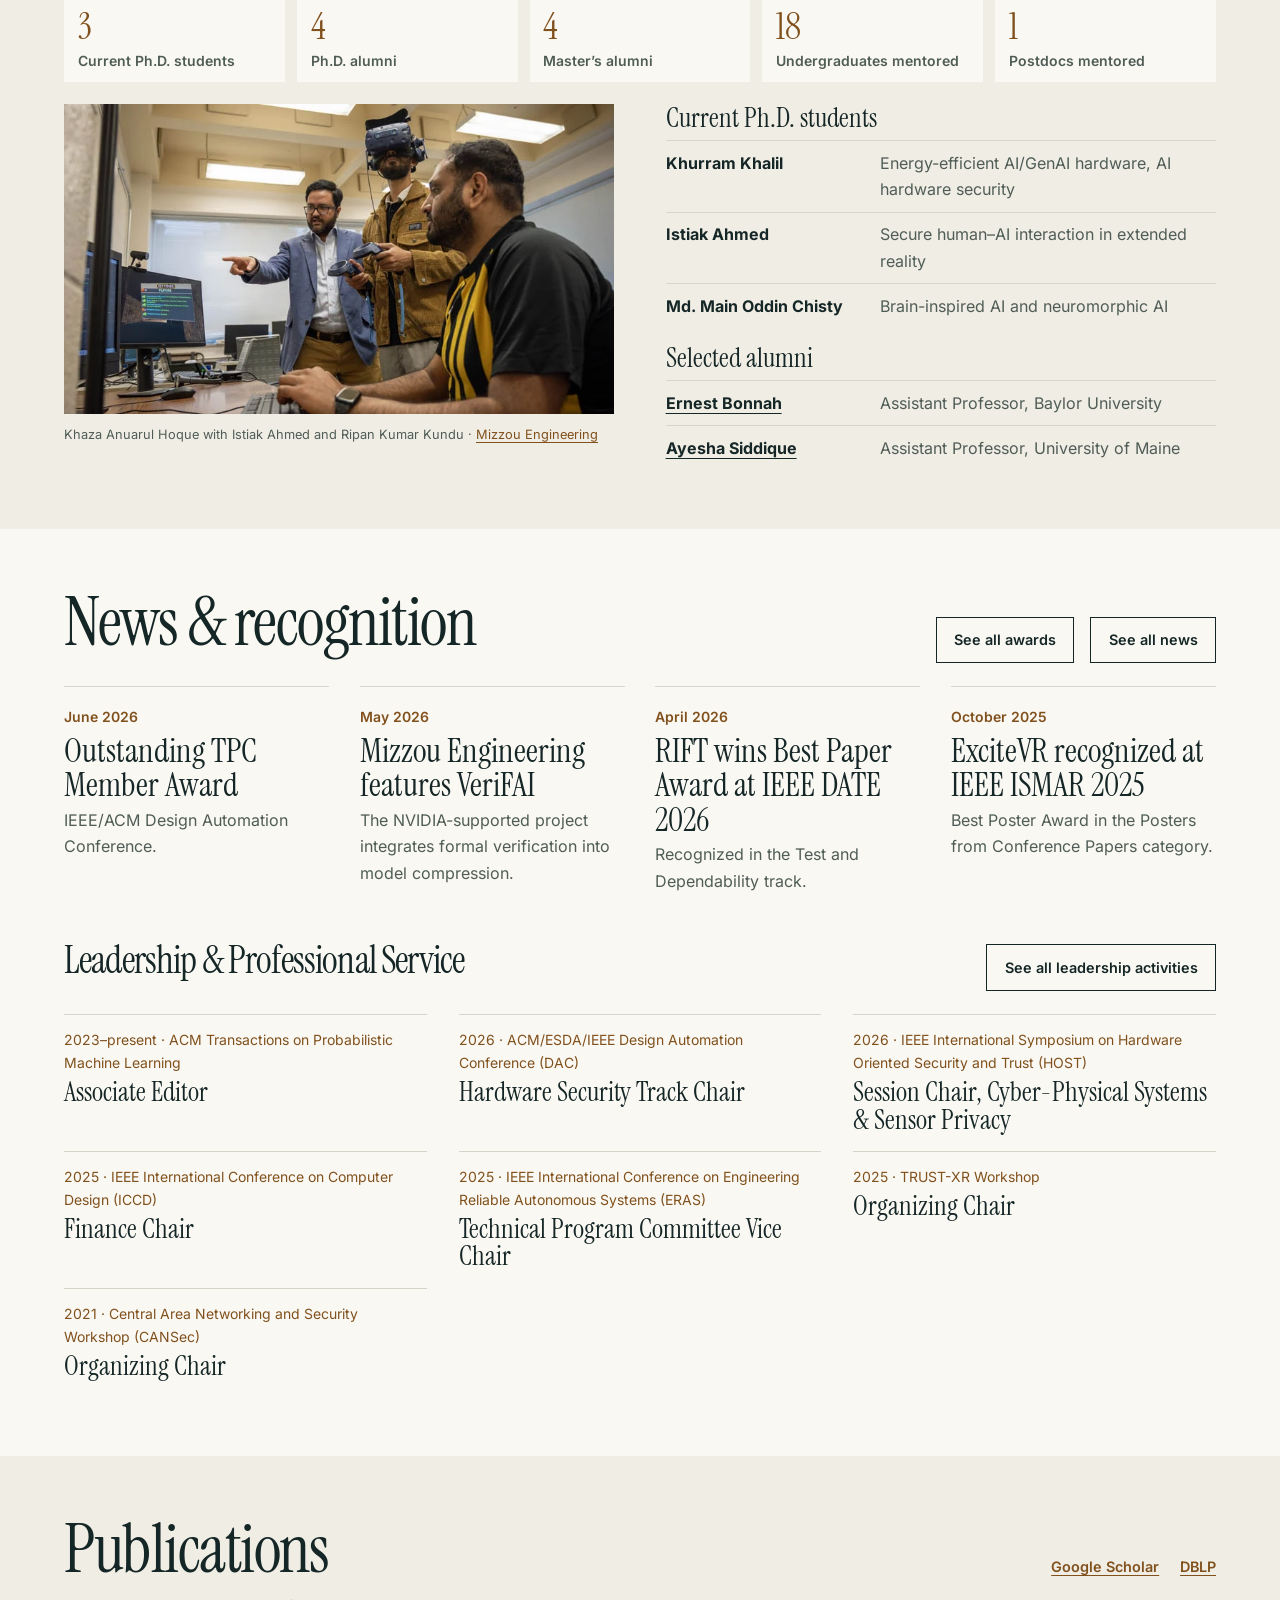
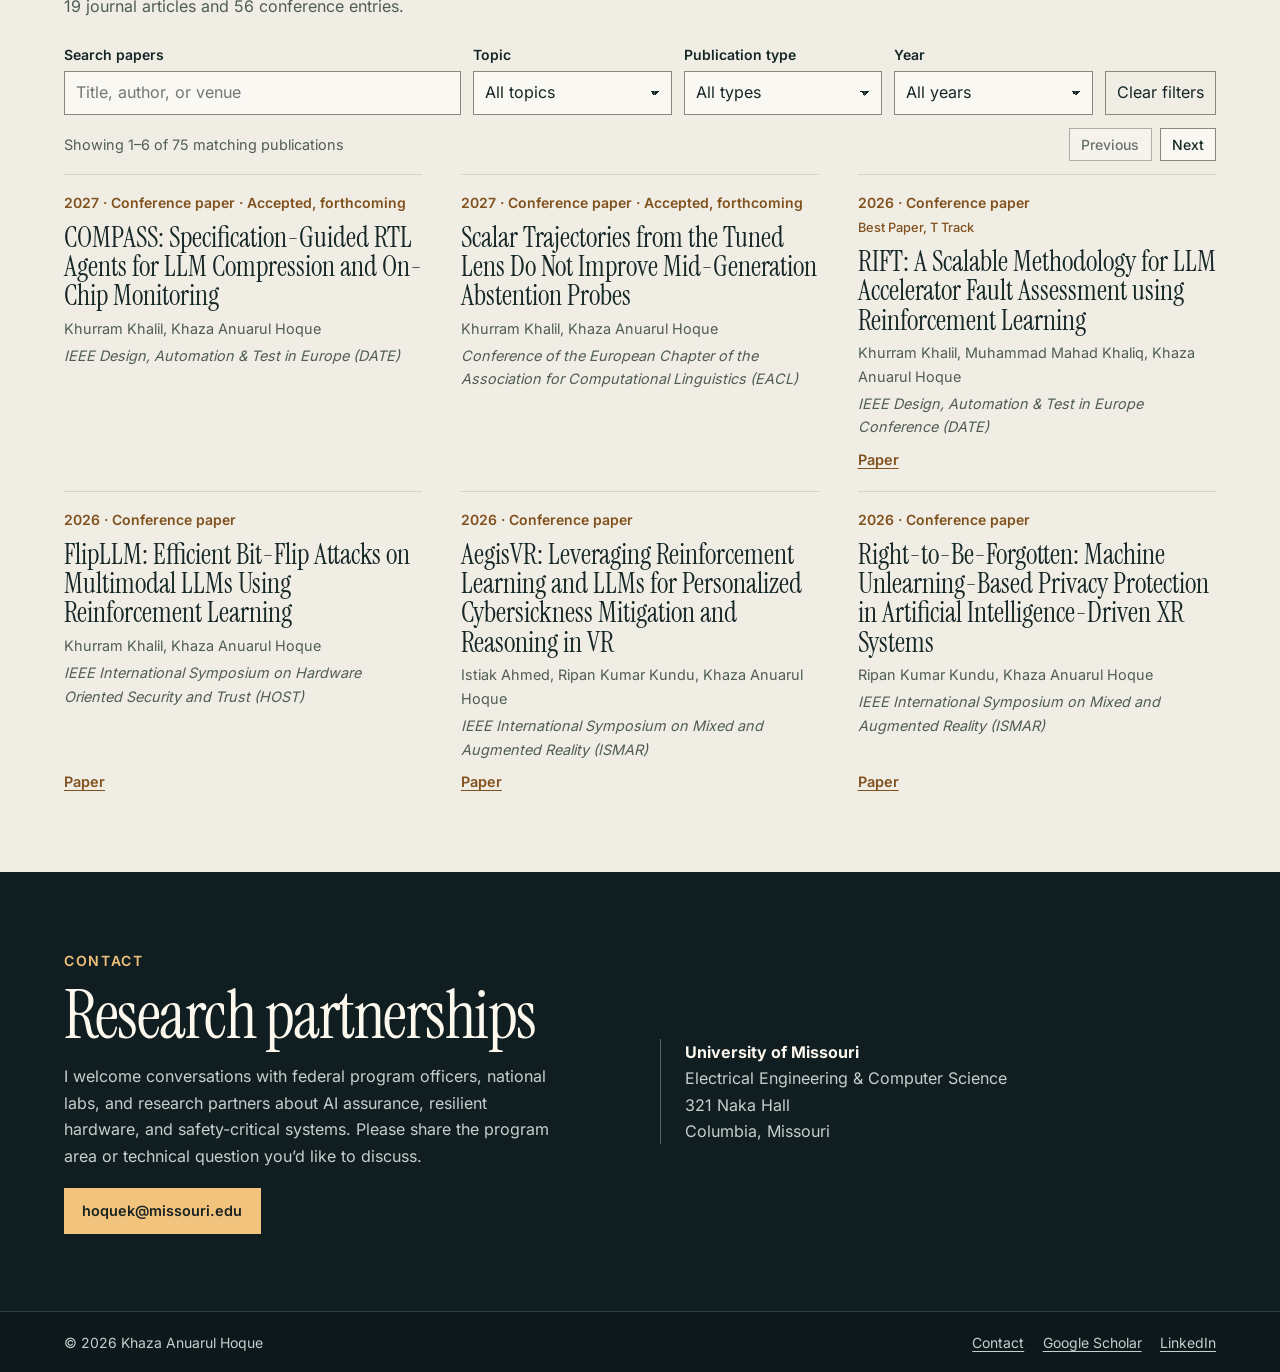
==== commit 0d73a1d8: "Add files via upload" ====
--- a/index.html
+++ b/index.html
@@ -40,8 +40,8 @@
           </div>
         </div>
         <figure class="portrait">
-          <div class="portrait-frame"><img src="portrait.webp" alt="Khaza Anuarul Hoque" width="384" height="527" fetchpriority="high"></div>
-          <figcaption><span>Faculty portrait</span><a href="https://engineering.missouri.edu/faculty/khaza-anuarul-hoque/">Mizzou Engineering</a></figcaption>
+          <div class="portrait-frame"><img src="portrait.webp" alt="Khaza Anuarul Hoque" width="1070" height="1470" fetchpriority="high"></div>
+          <figcaption><span>Faculty portrait</span><a href="https://engineering.missouri.edu/faculty/khaza-anuarul-hoque/">Mizzou faculty profile</a></figcaption>
         </figure>
       </div>
     </section>
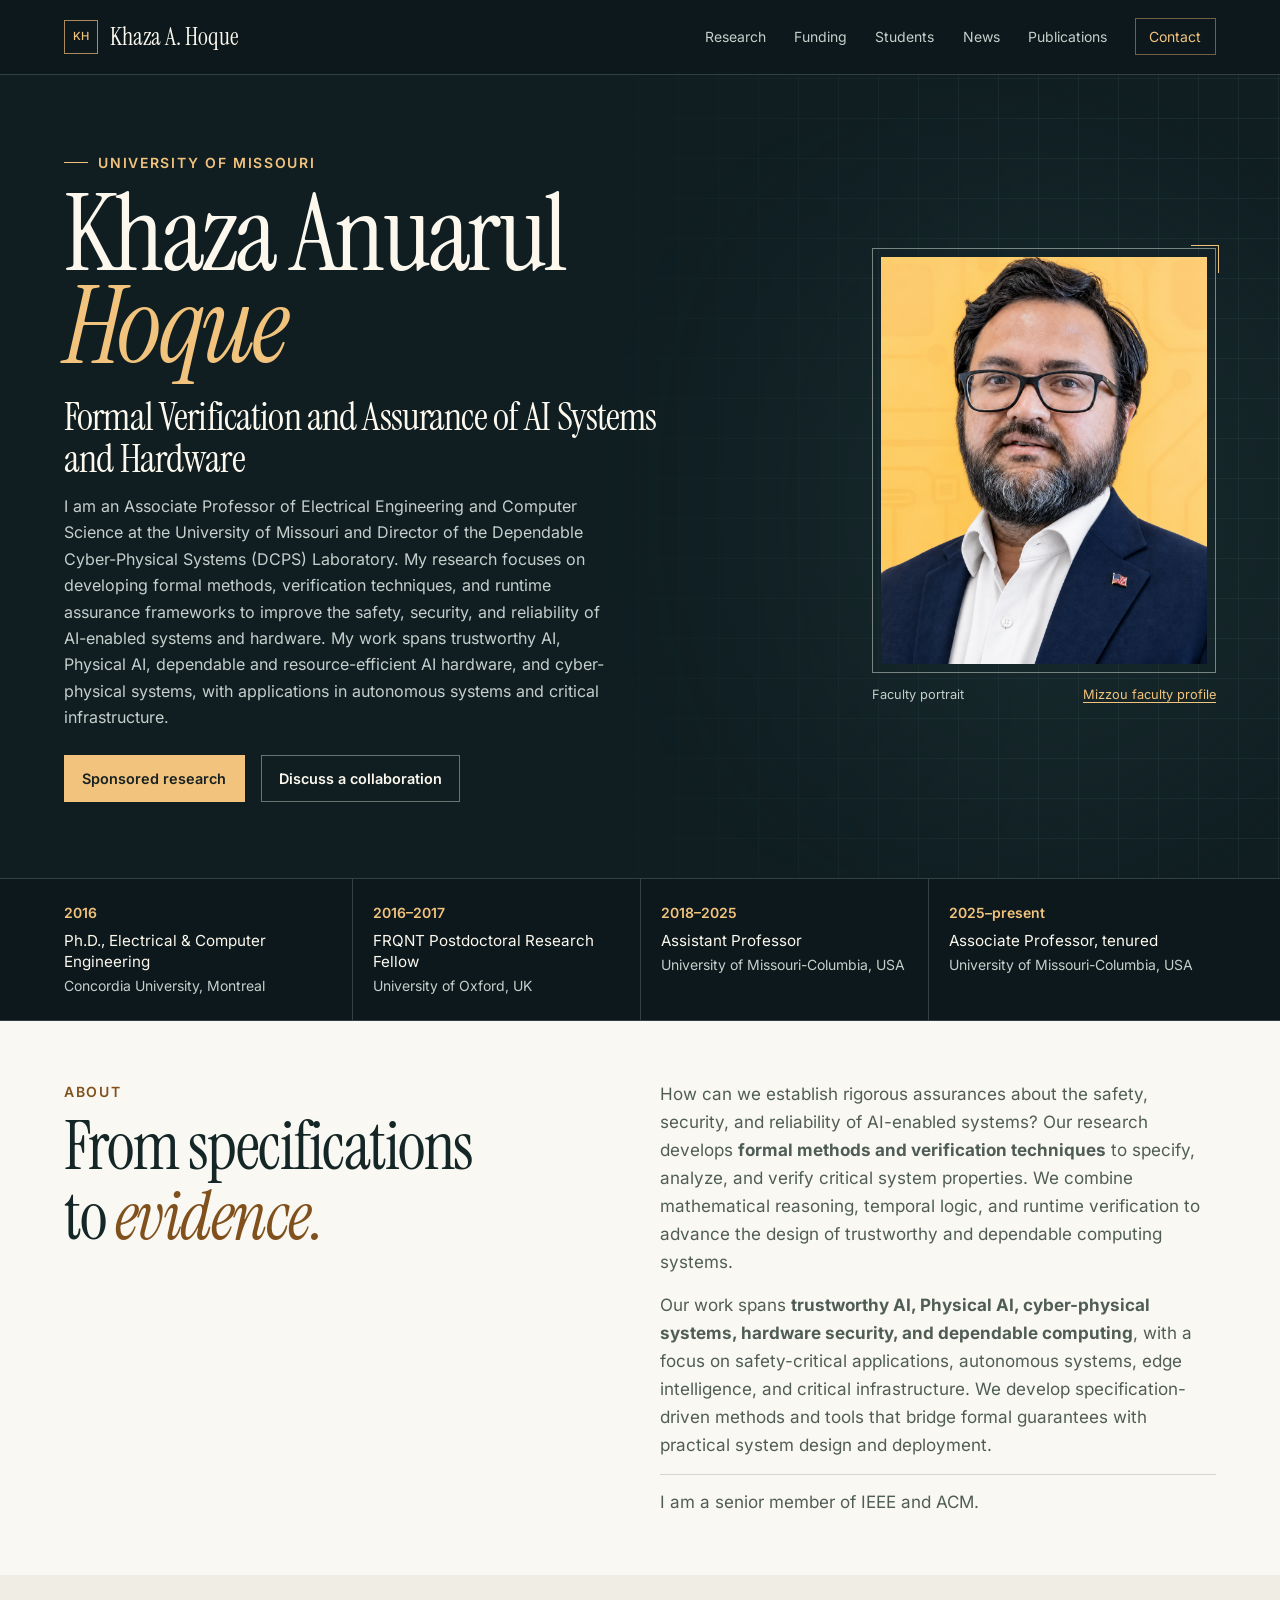
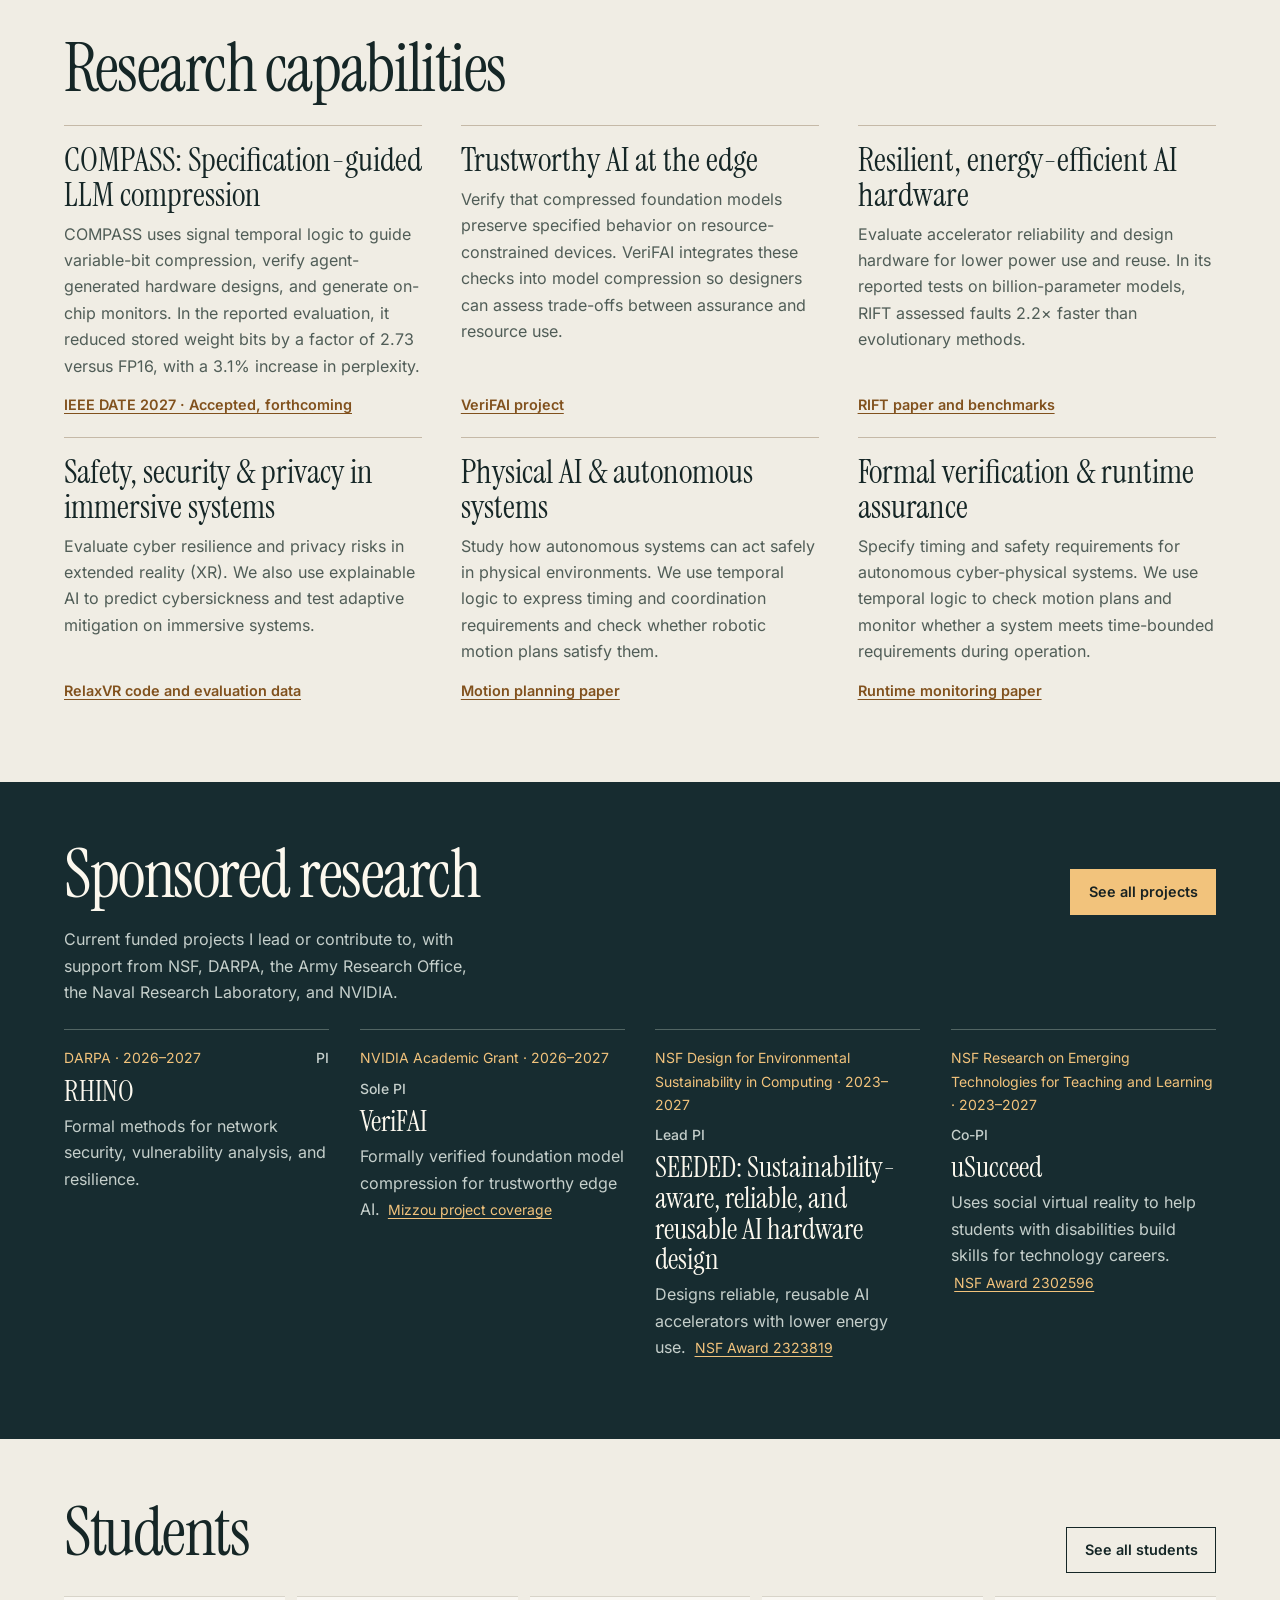
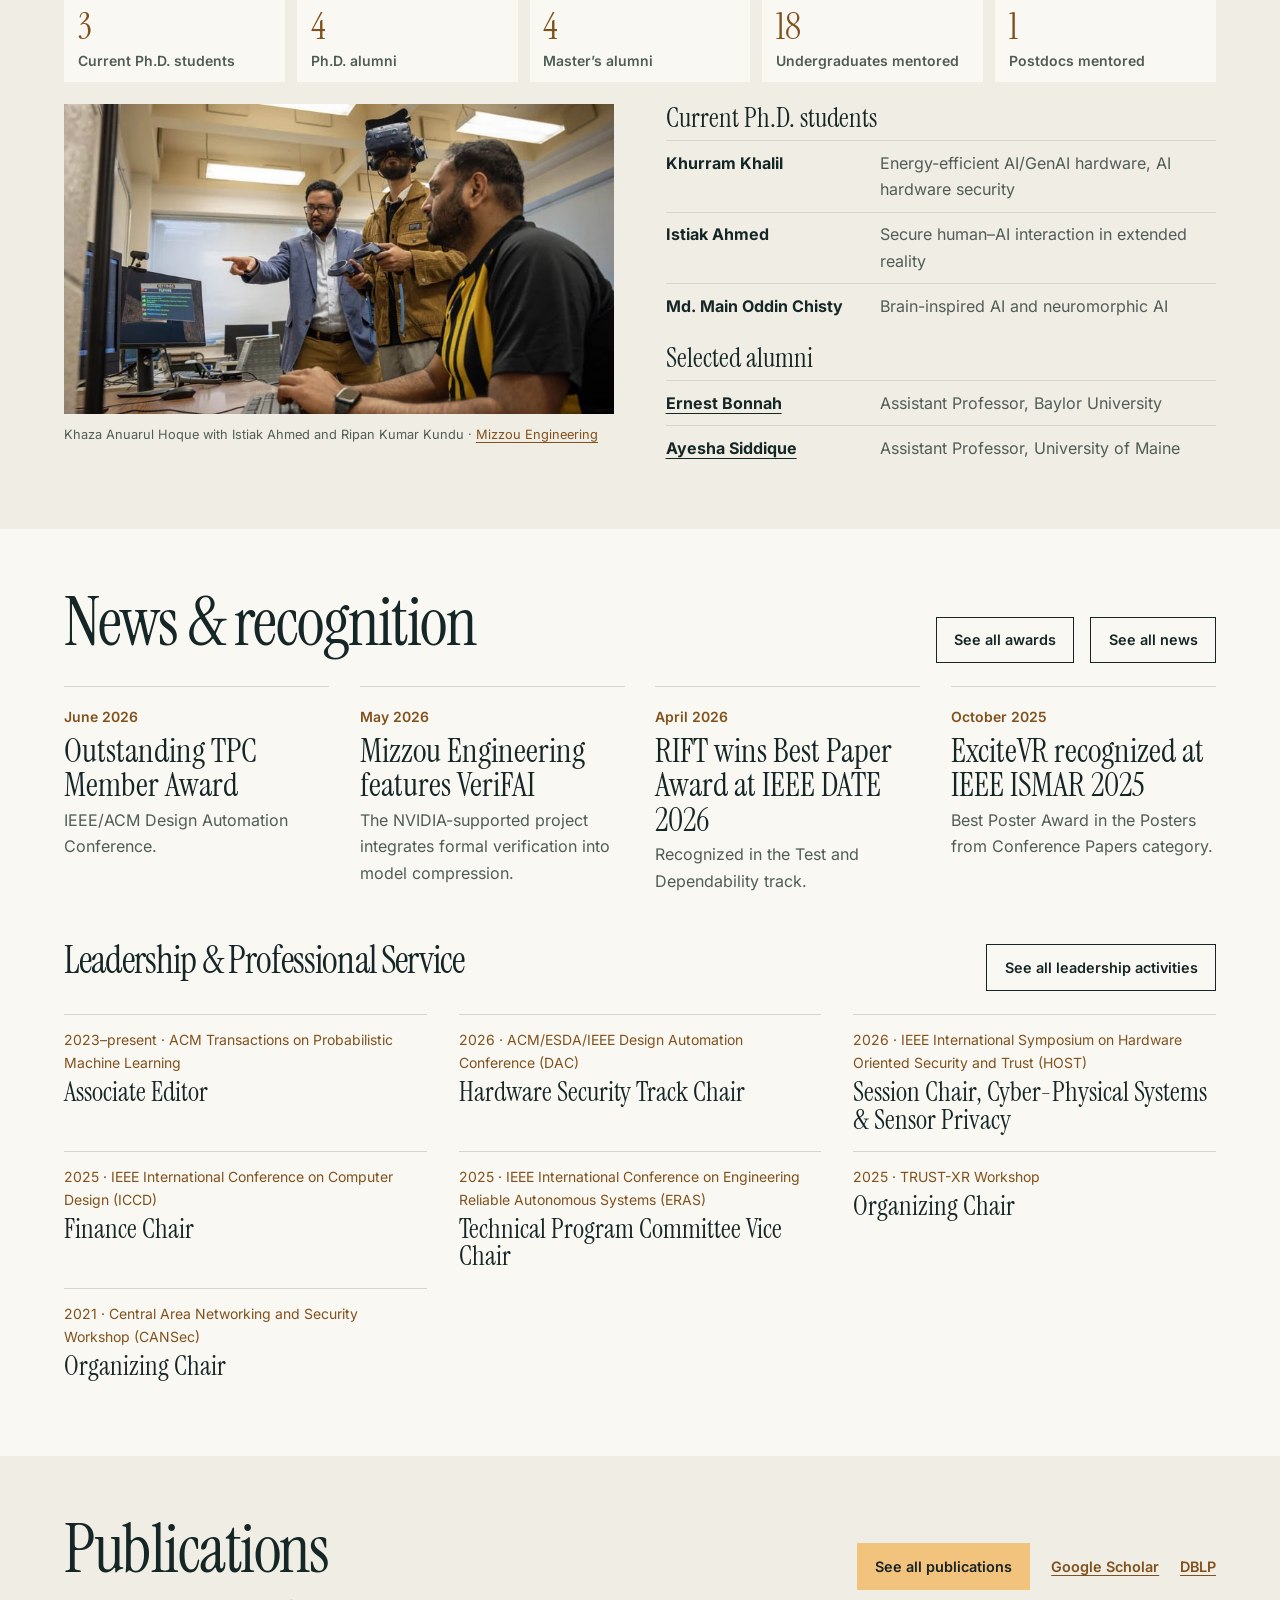
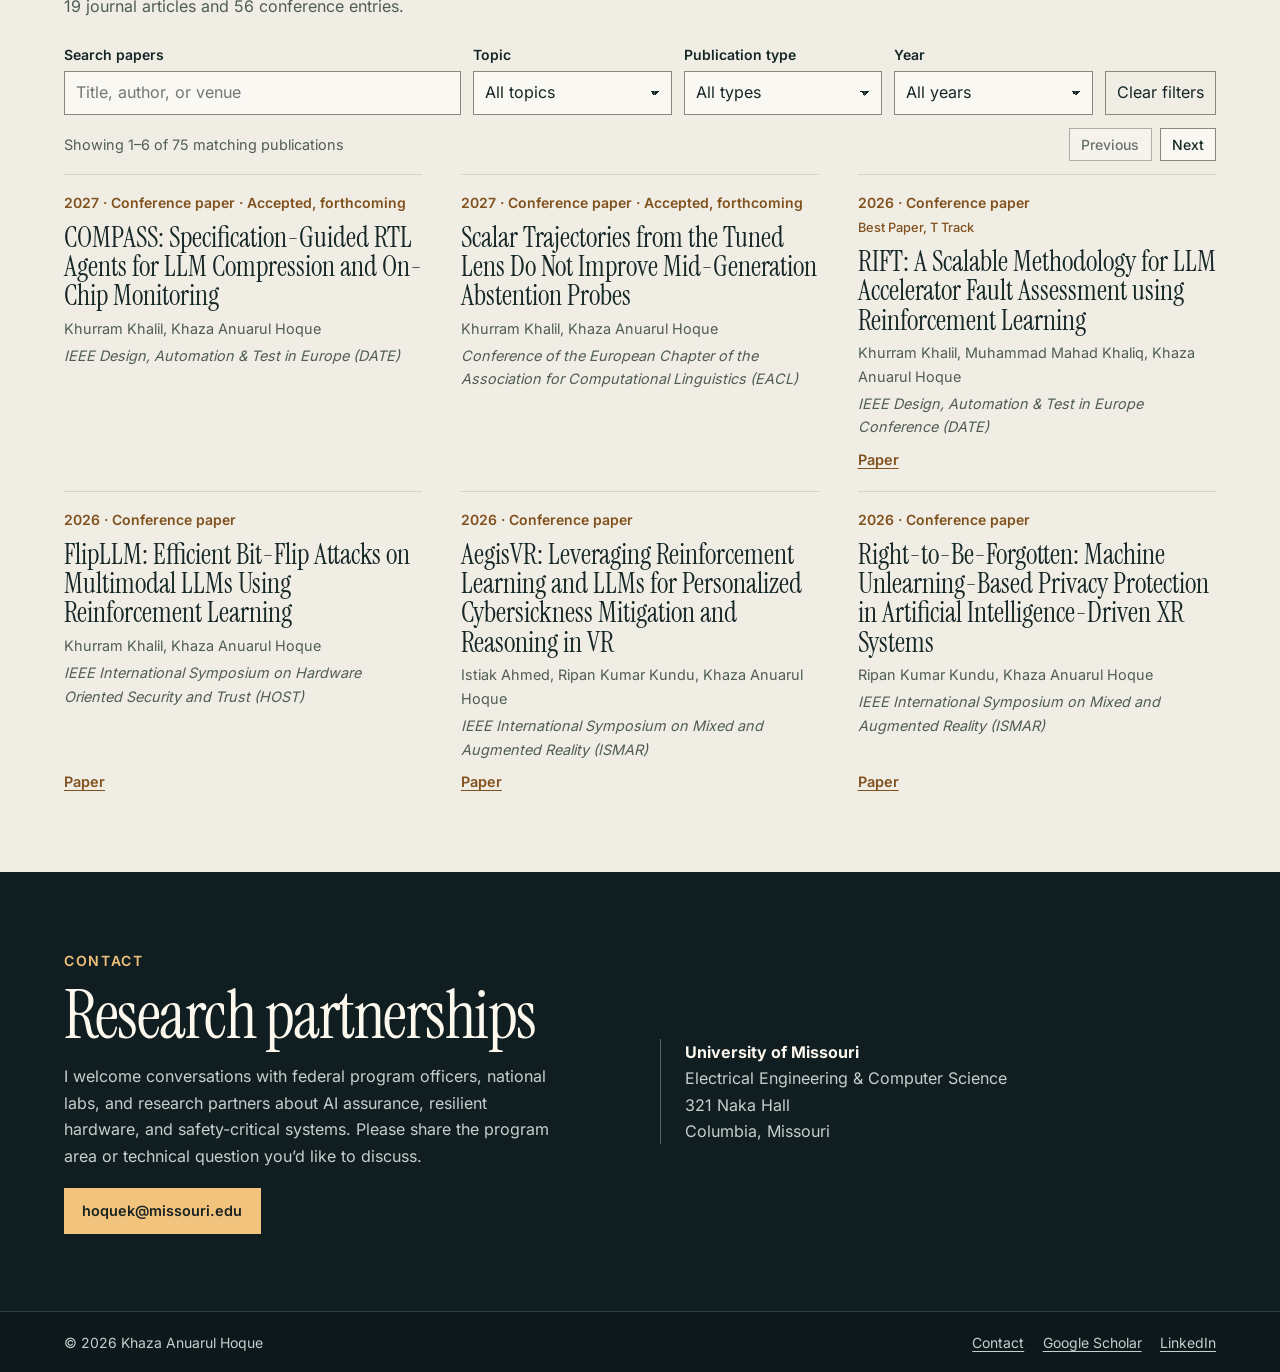
==== commit e4003a2d: "Add files via upload" ====
--- a/index.html
+++ b/index.html
@@ -40,7 +40,7 @@
           </div>
         </div>
         <figure class="portrait">
-          <div class="portrait-frame"><img src="portrait.webp" alt="Khaza Anuarul Hoque" width="1070" height="1470" fetchpriority="high"></div>
+          <div class="portrait-frame"><img src="portrait.webp?v=3" alt="Khaza Anuarul Hoque" width="1070" height="1470" fetchpriority="high"></div>
           <figcaption><span>Faculty portrait</span><a href="https://engineering.missouri.edu/faculty/khaza-anuarul-hoque/">Mizzou faculty profile</a></figcaption>
         </figure>
       </div>
@@ -215,7 +215,8 @@
         <div class="section-heading">
           <div><h2 id="publications-title">Publications</h2><p class="publication-intro">19 journal articles and 56 conference entries.</p></div>
           <div class="publication-profiles">
-            <a class="text-link" href="https://scholar.google.com/citations?user=eJ87TzoAAAAJ">Google Scholar</a>
+            <a class="button primary" href="publications.html">See all publications</a>
+            <a class="text-link" href="https://scholar.google.com/citations?user=eJ87TzoAAAAJ&amp;sortby=pubdate">Google Scholar</a>
             <a class="text-link" href="https://dblp.org/pid/88/10918.html">DBLP</a>
           </div>
         </div>
@@ -658,7 +659,7 @@
       <span>© 2026 Khaza Anuarul Hoque</span>
       <div>
         <a href="https://engineering.missouri.edu/faculty/khaza-anuarul-hoque/">Contact</a>
-        <a href="https://scholar.google.com/citations?user=eJ87TzoAAAAJ">Google Scholar</a>
+        <a href="https://scholar.google.com/citations?user=eJ87TzoAAAAJ&amp;sortby=pubdate">Google Scholar</a>
         <a href="https://www.linkedin.com/in/hoquek">LinkedIn</a>
       </div>
     </div>
--- a/styles.css
+++ b/styles.css
@@ -112,7 +112,7 @@
 
 .section-heading { display: flex; justify-content: space-between; align-items: baseline; flex-wrap: wrap; gap: 1rem; margin-bottom: 1.45rem; }
 .publication-intro, .publication-status { color: var(--muted); margin-top: .55rem; }
-.publication-profiles { display: flex; flex-wrap: wrap; gap: .5rem 1.3rem; }
+.publication-profiles { display: flex; align-items: center; flex-wrap: wrap; gap: .5rem 1.3rem; }
 .publication-filters { display: grid; grid-template-columns: minmax(12rem, 2fr) repeat(3, minmax(0, 1fr)) auto; gap: .75rem; align-items: end; }
 .publication-filters label { min-width: 0; font-size: .875rem; font-weight: 600; }
 .publication-filters input, .publication-filters select, .publication-filters button {
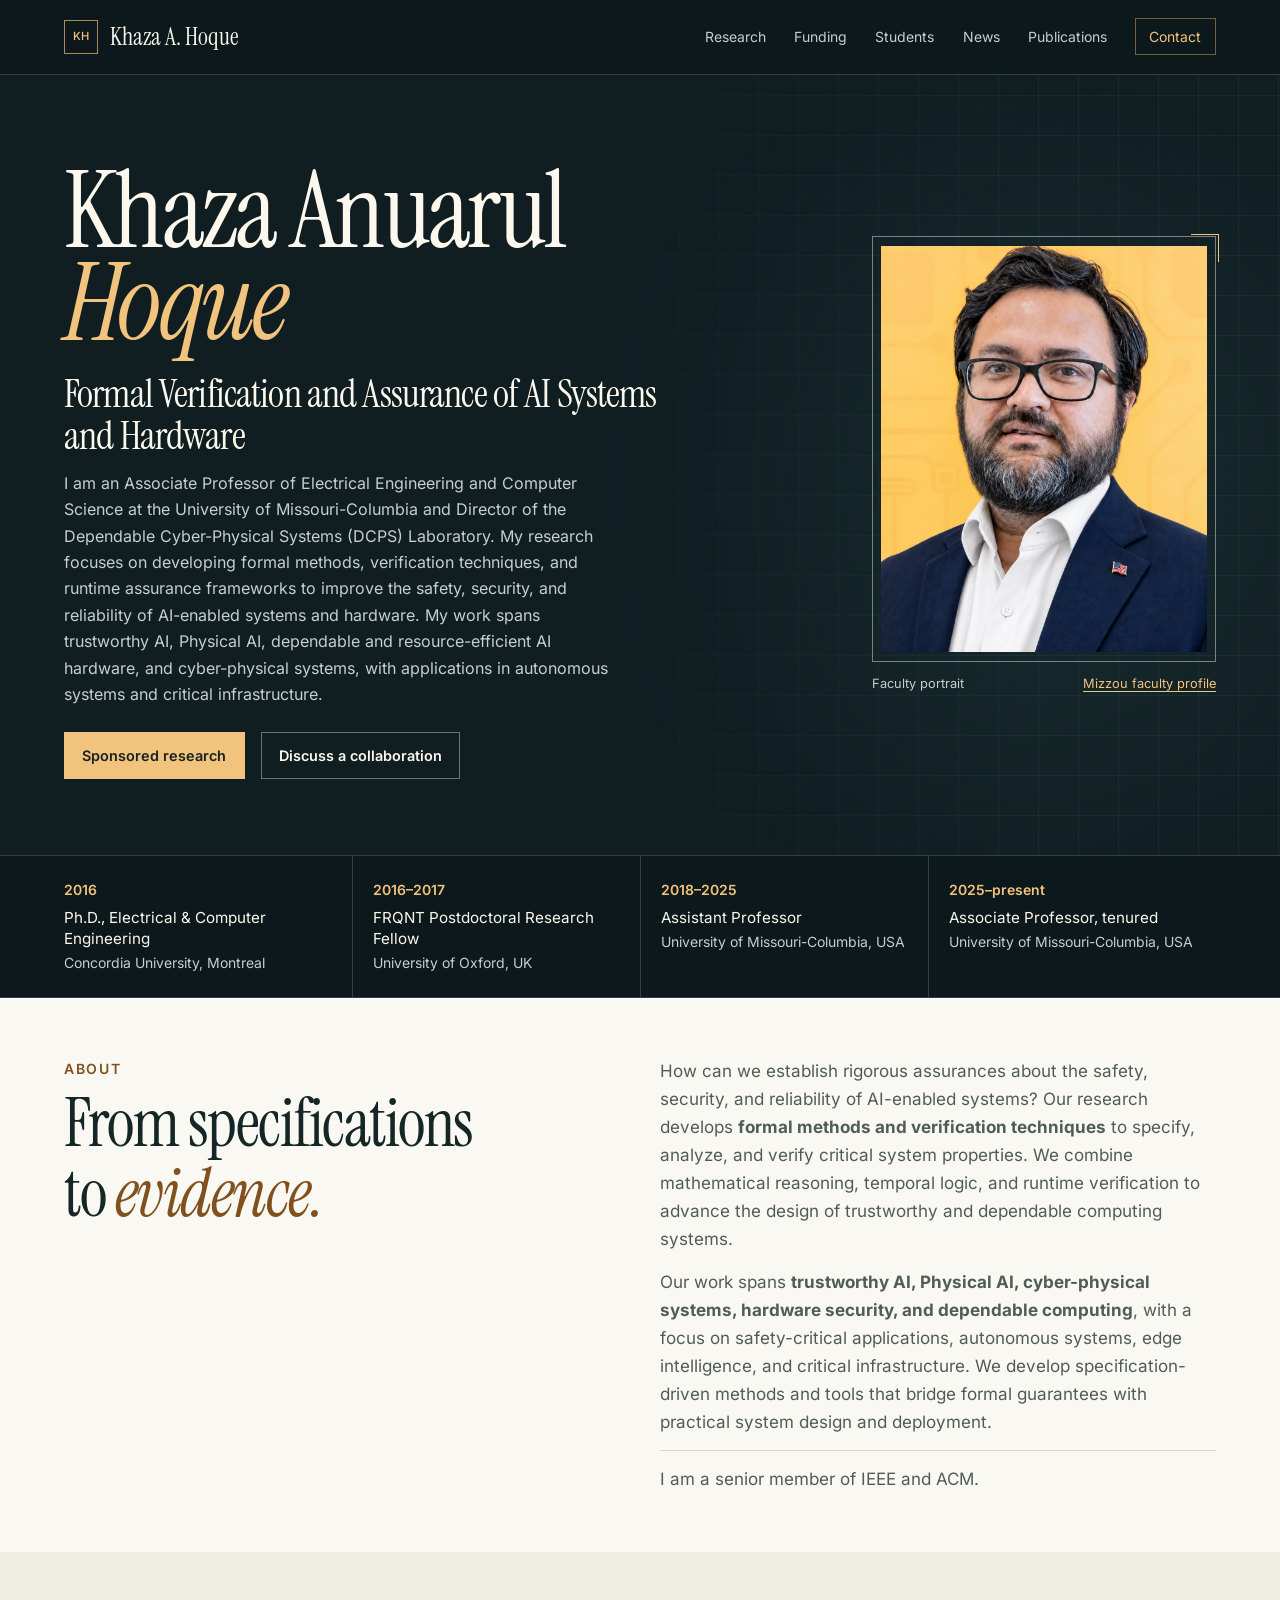
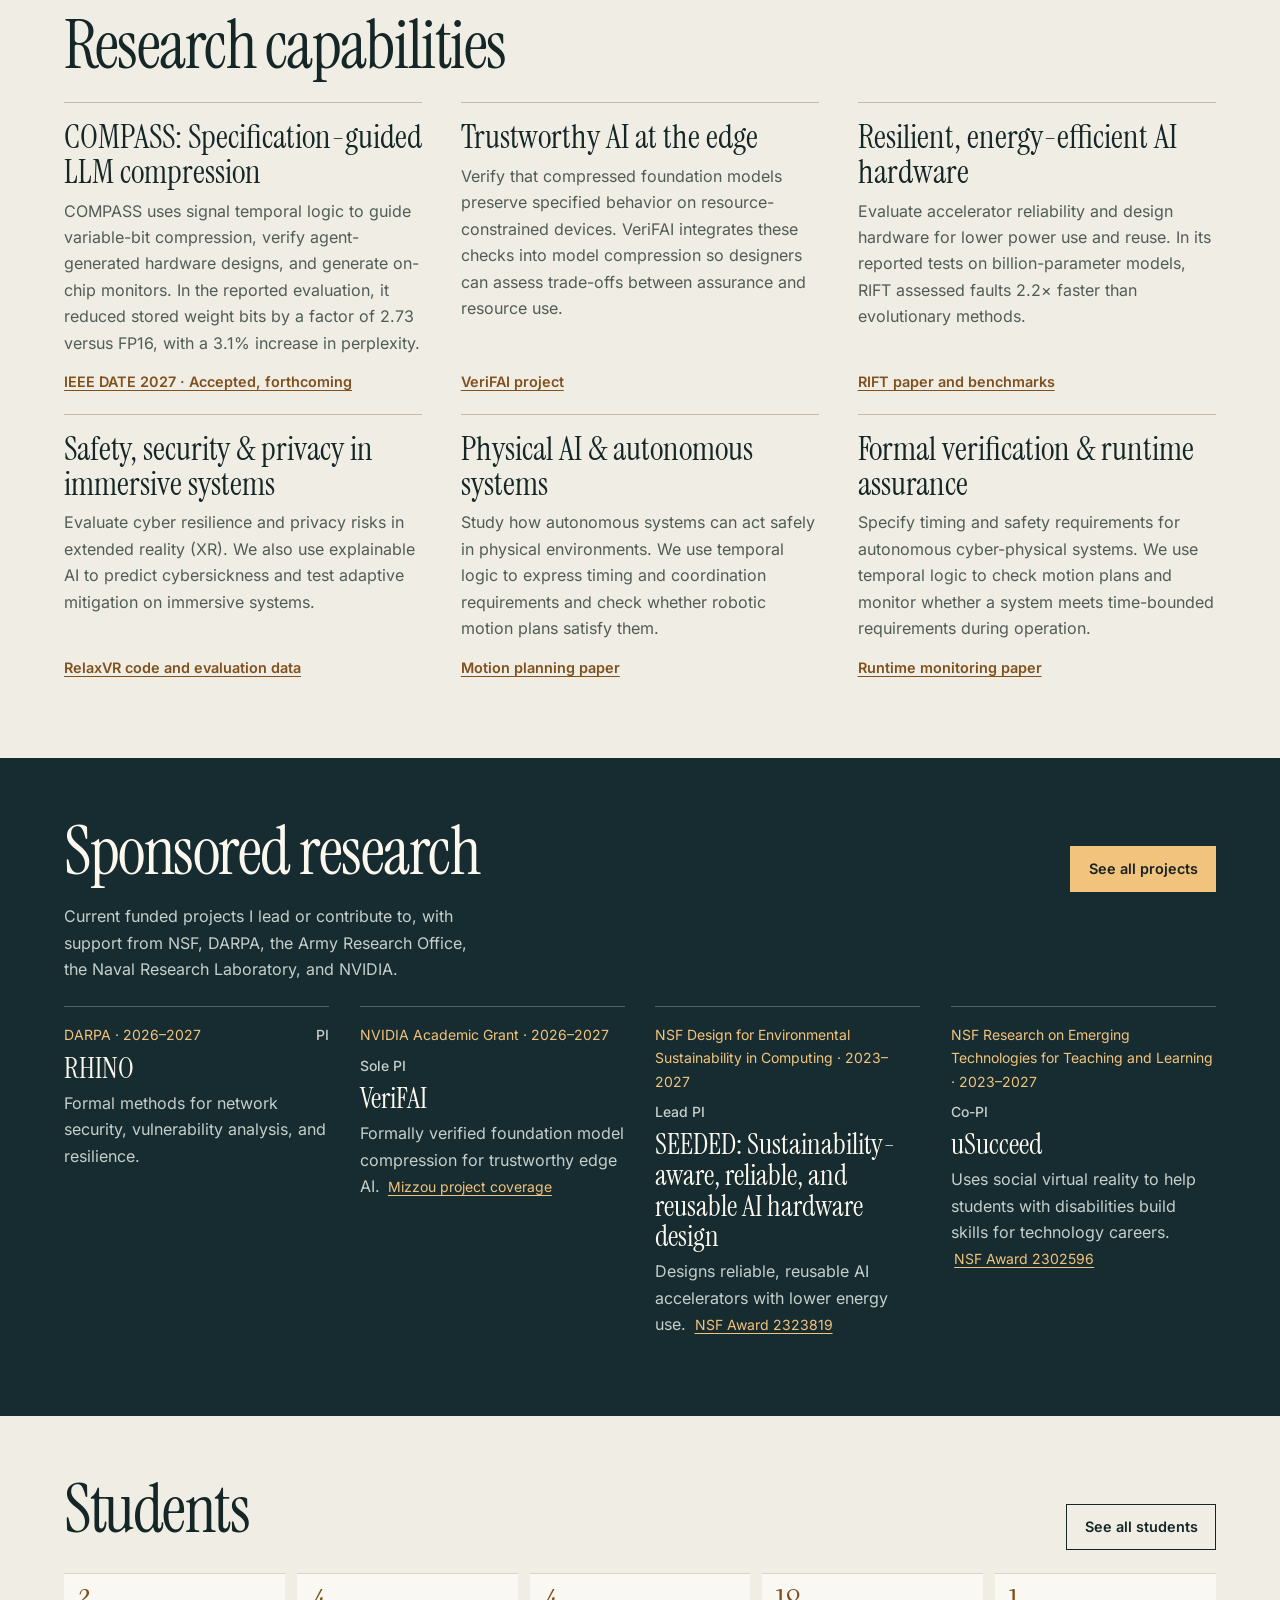
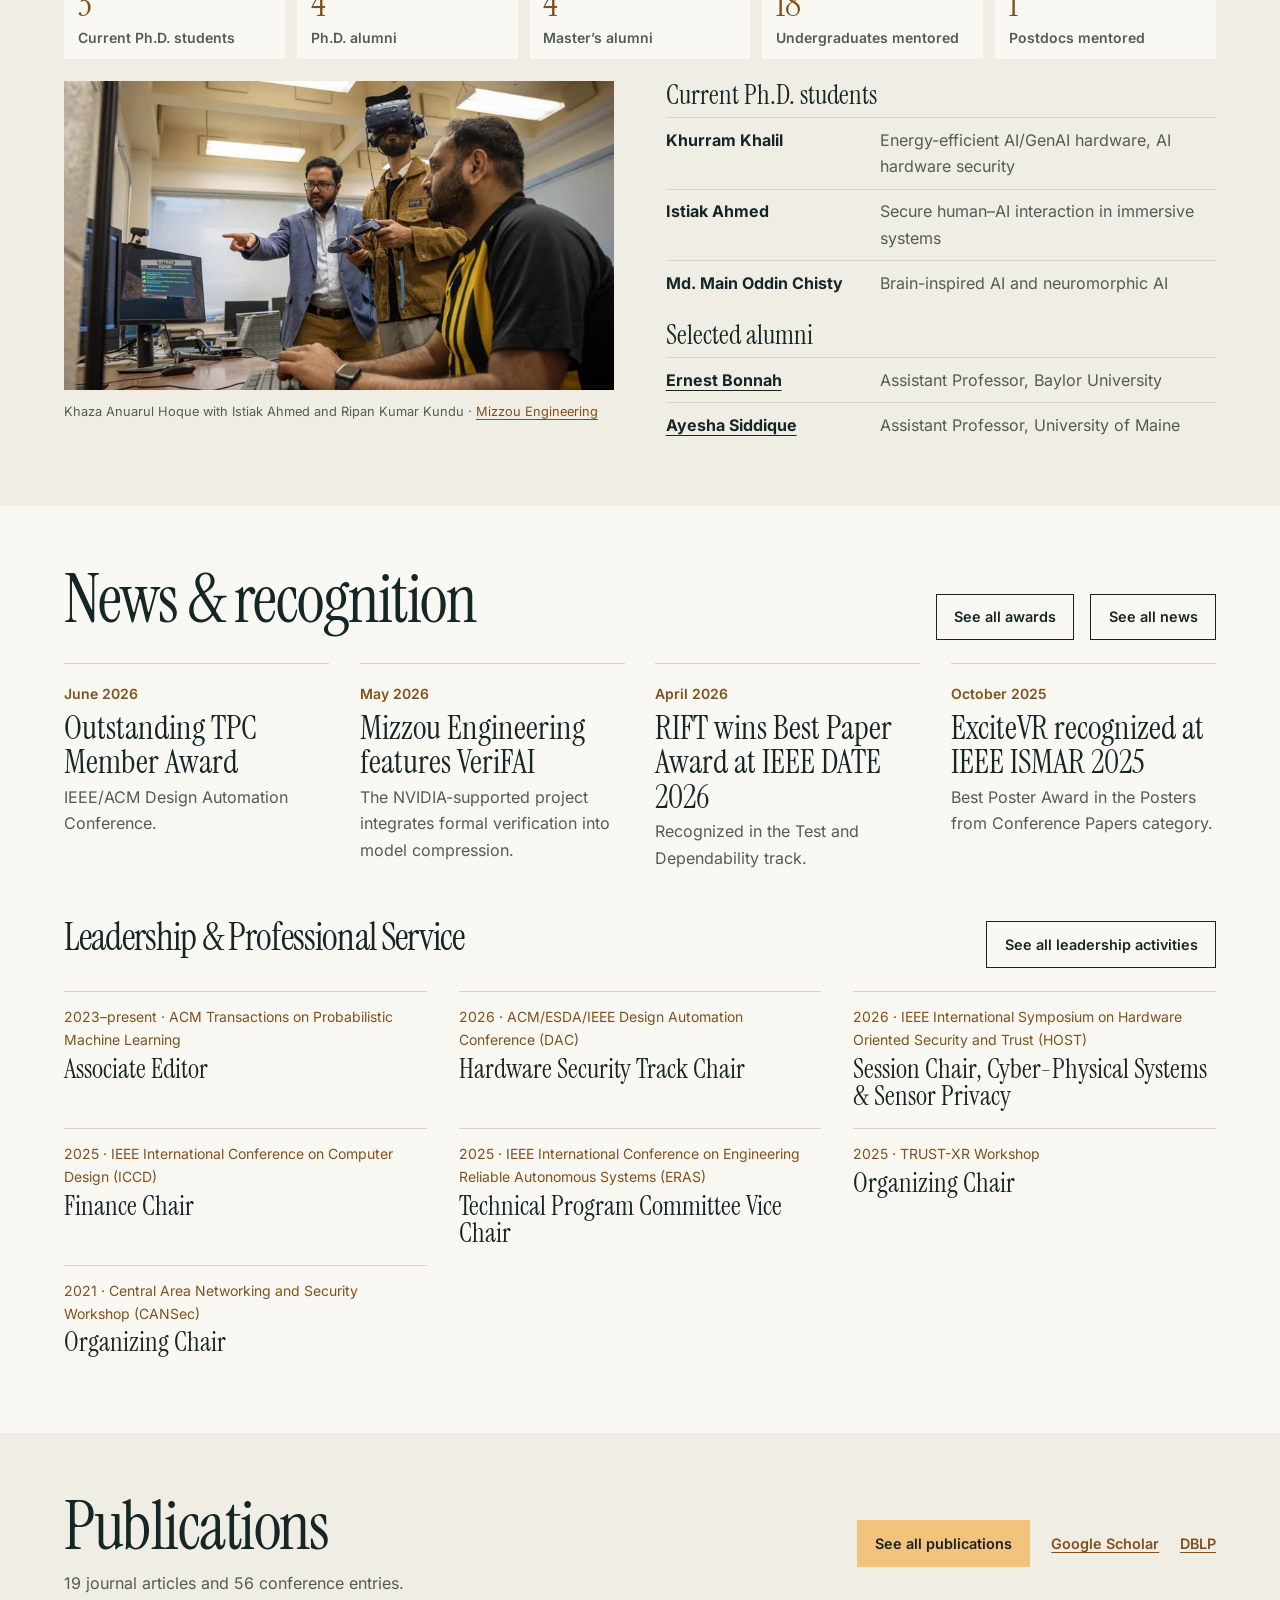
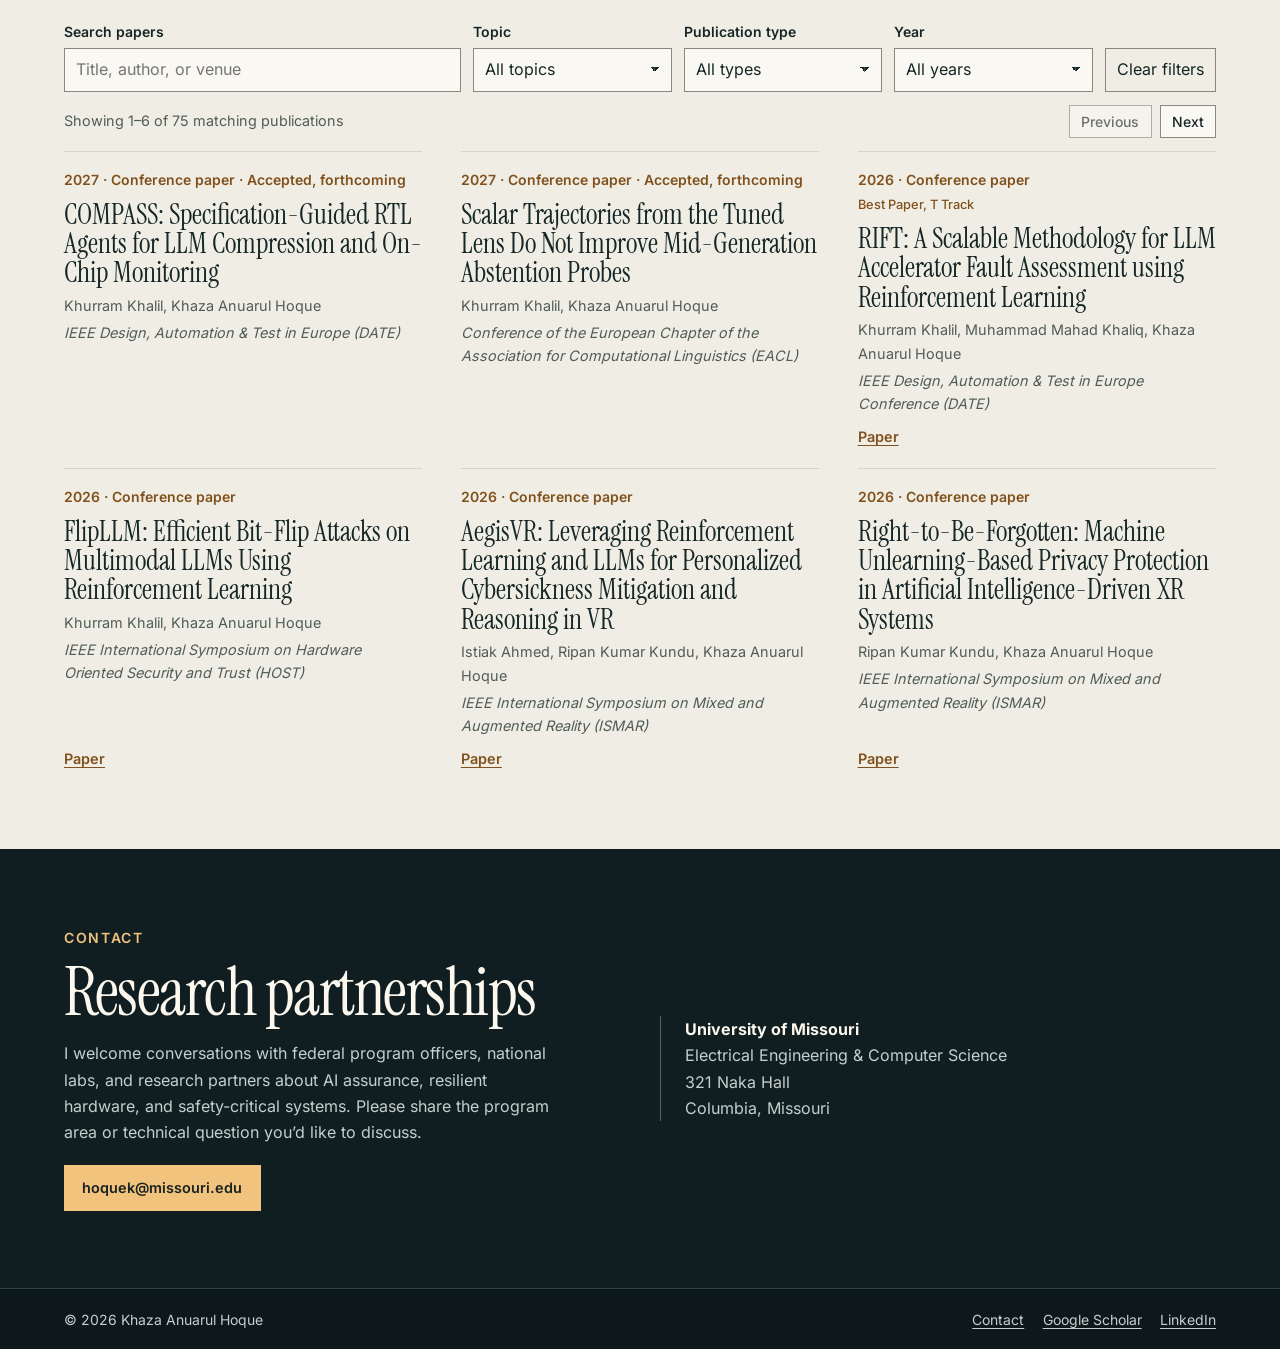
==== commit a9c86bd3: "Add files via upload" ====
--- a/index.html
+++ b/index.html
@@ -30,10 +30,9 @@
     <section class="hero" aria-labelledby="name">
       <div class="wrap hero-grid">
         <div class="hero-copy">
-          <p class="label light-label"><span></span> University of Missouri</p>
           <h1 id="name">Khaza Anuarul <br><em>Hoque</em></h1>
           <h2 class="hero-lead">Formal Verification and Assurance of AI Systems and Hardware</h2>
-          <p class="hero-bio">I am an Associate Professor of Electrical Engineering and Computer Science at the University of Missouri and Director of the Dependable Cyber-Physical Systems (DCPS) Laboratory. My research focuses on developing formal methods, verification techniques, and runtime assurance frameworks to improve the safety, security, and reliability of AI-enabled systems and hardware. My work spans trustworthy AI, Physical AI, dependable and resource-efficient AI hardware, and cyber-physical systems, with applications in autonomous systems and critical infrastructure.</p>
+          <p class="hero-bio">I am an Associate Professor of Electrical Engineering and Computer Science at the University of Missouri-Columbia and Director of the Dependable Cyber-Physical Systems (DCPS) Laboratory. My research focuses on developing formal methods, verification techniques, and runtime assurance frameworks to improve the safety, security, and reliability of AI-enabled systems and hardware. My work spans trustworthy AI, Physical AI, dependable and resource-efficient AI hardware, and cyber-physical systems, with applications in autonomous systems and critical infrastructure.</p>
           <div class="actions">
             <a class="button primary" href="#funding">Sponsored research</a>
             <a class="button outline" href="#contact">Discuss a collaboration</a>
@@ -143,7 +142,7 @@
             <h3>Current Ph.D. students</h3>
             <ul>
               <li><strong>Khurram Khalil</strong><span>Energy-efficient AI/GenAI hardware, AI hardware security</span></li>
-              <li><strong>Istiak Ahmed</strong><span>Secure human–AI interaction in extended reality</span></li>
+              <li><strong>Istiak Ahmed</strong><span>Secure human–AI interaction in immersive systems</span></li>
               <li><strong>Md. Main Oddin Chisty</strong><span>Brain-inspired AI and neuromorphic AI</span></li>
             </ul>
             <h3>Selected alumni</h3>
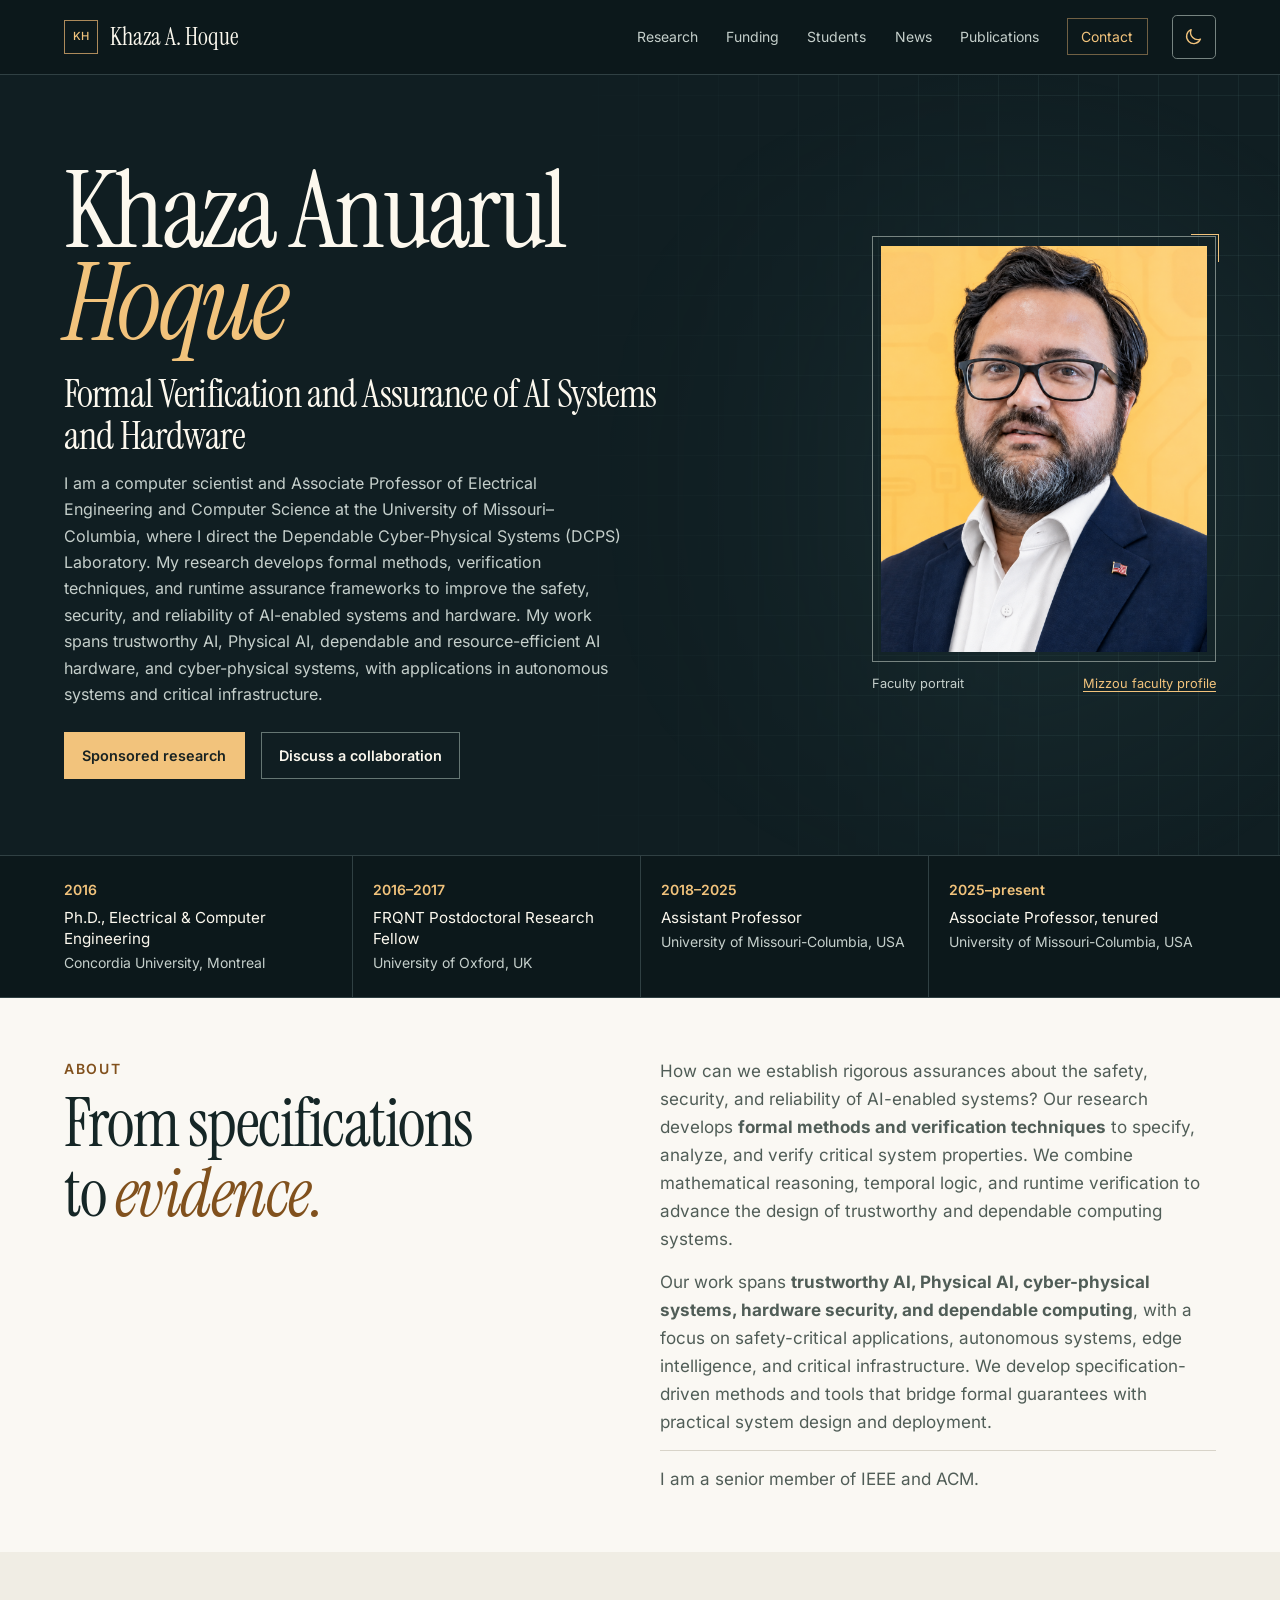
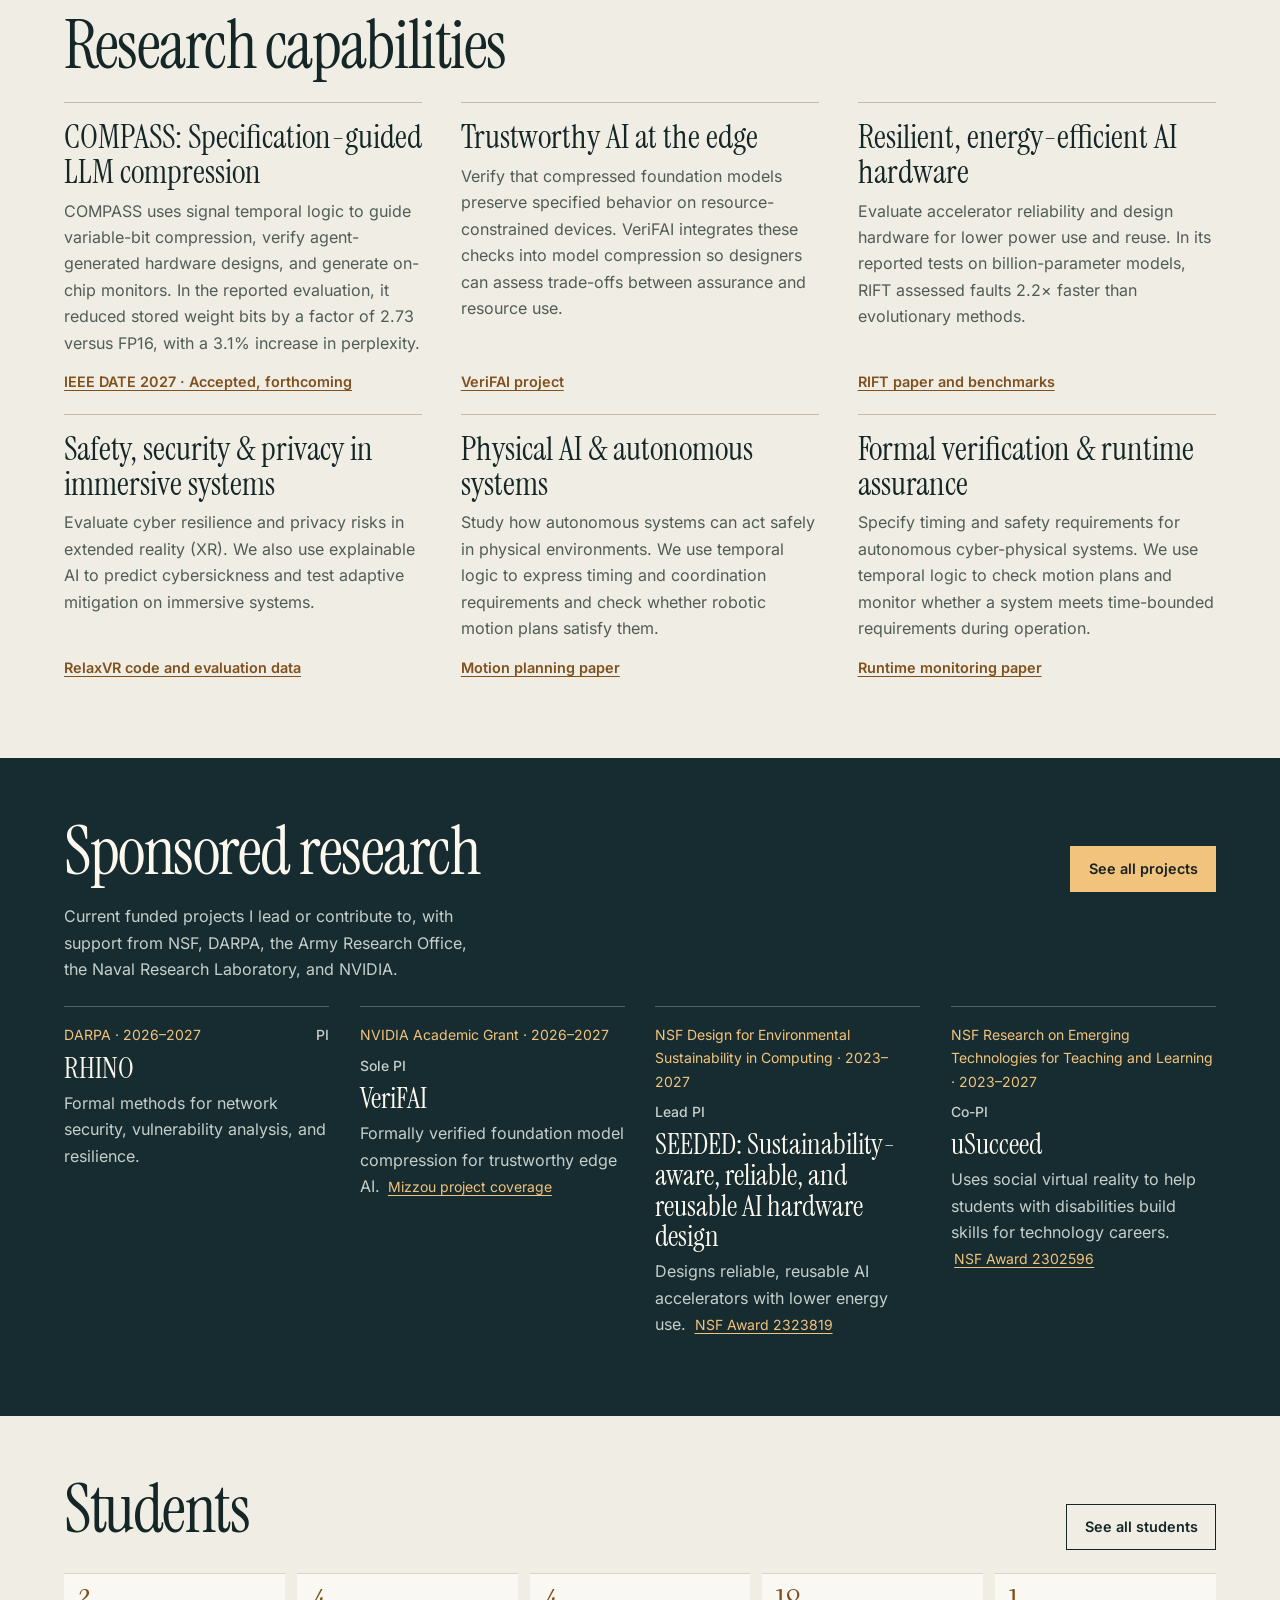
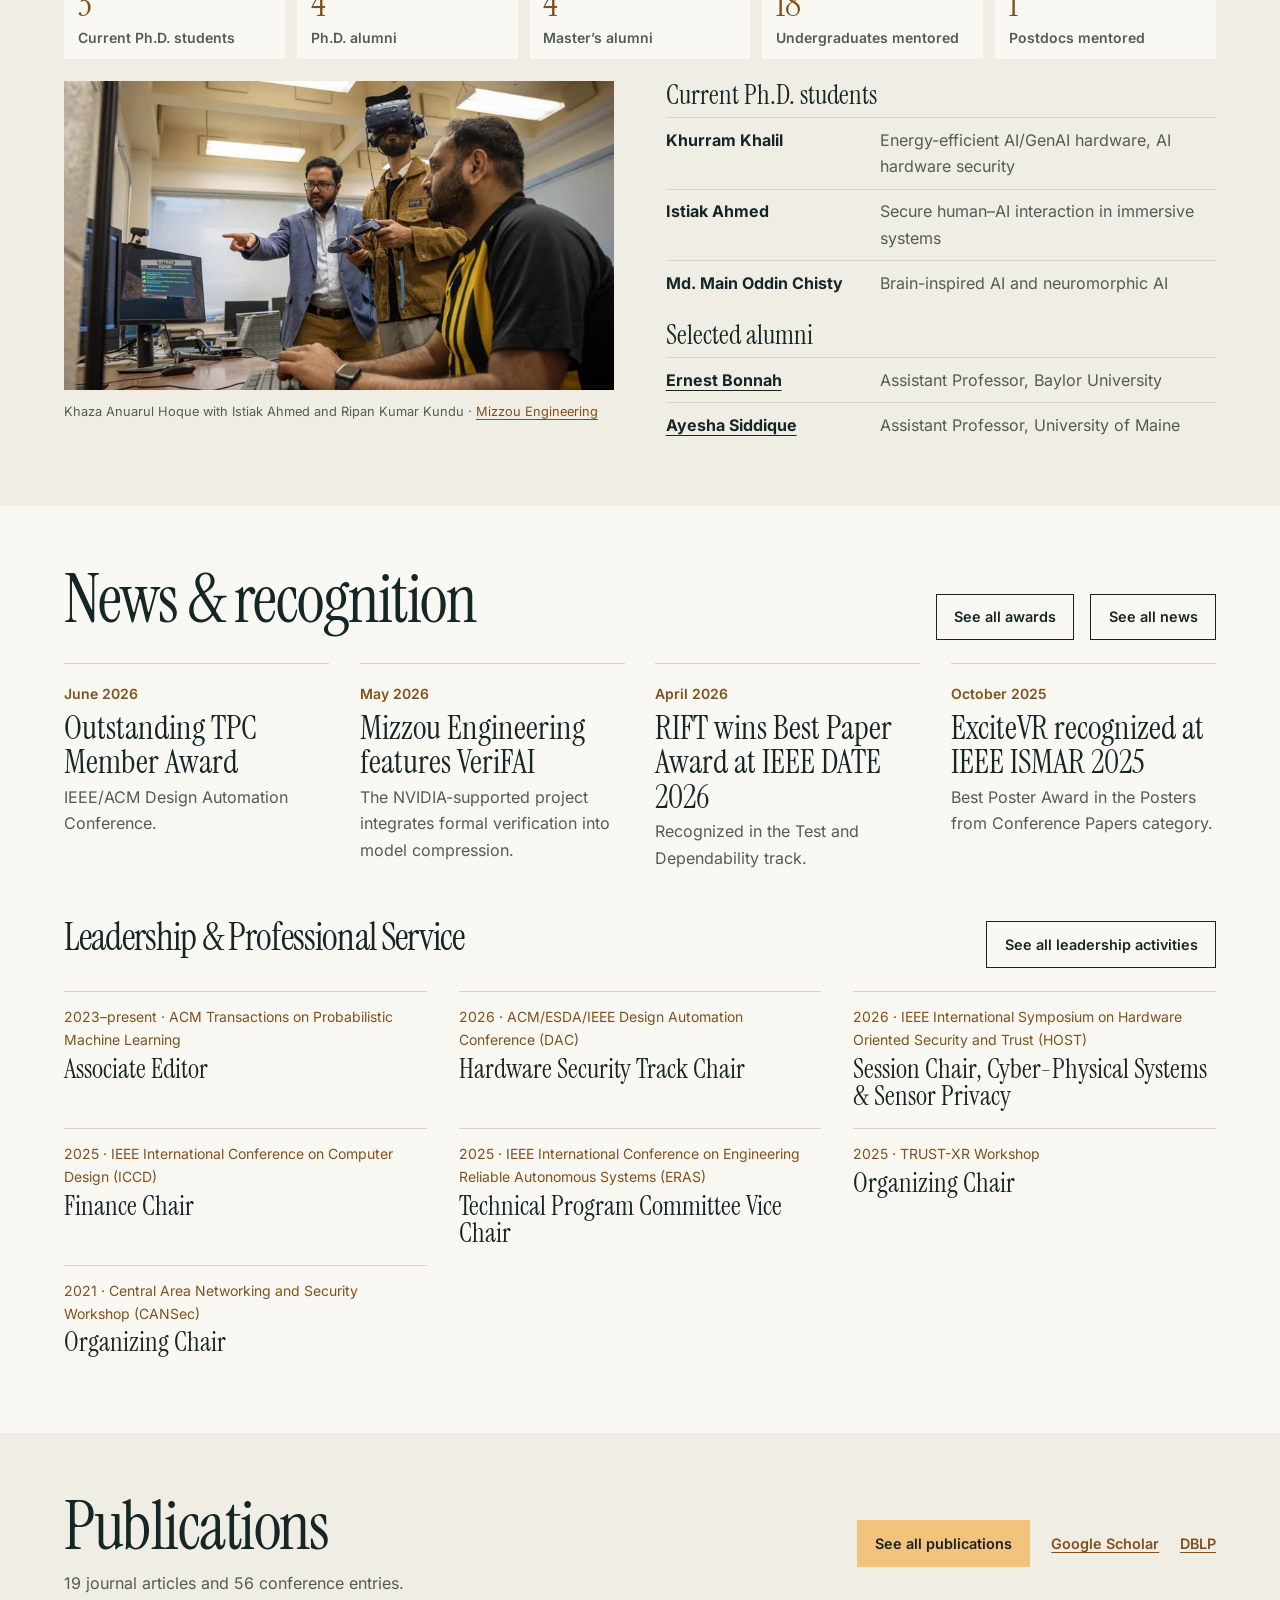
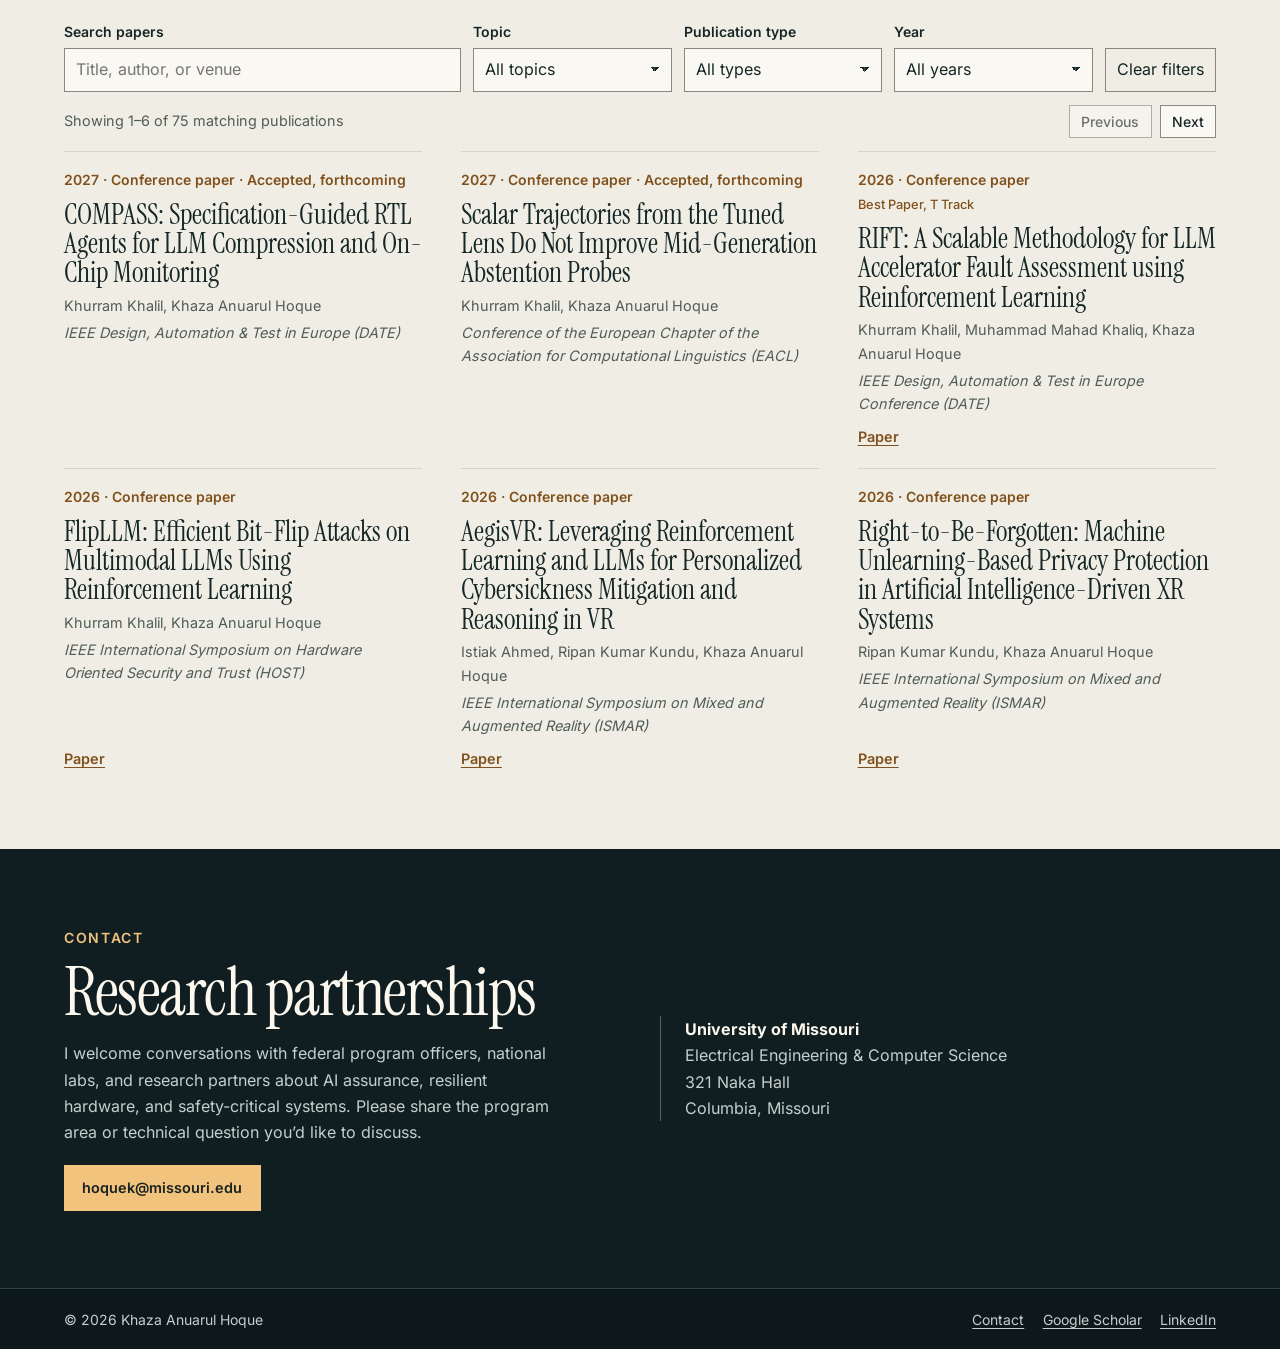
==== commit 8220a2ee: "Add files via upload" ====
--- a/index.html
+++ b/index.html
@@ -6,7 +6,8 @@
   <meta name="description" content="Khaza Anuarul Hoque directs the DCPS Lab at the University of Missouri. His research advances AI assurance, formal verification, resilient cyber-physical systems, and energy-efficient hardware for edge AI.">
   <meta name="theme-color" content="#101e22">
   <title>Khaza Anuarul Hoque | AI Assurance, Formal Verification &amp; Resilient Systems</title>
-  <link rel="stylesheet" href="styles.css">
+  <script src="theme.js"></script>
+  <link rel="stylesheet" href="styles.css?v=theme">
   <script defer src="site.js"></script>
 </head>
 <body>
@@ -32,7 +33,7 @@
         <div class="hero-copy">
           <h1 id="name">Khaza Anuarul <br><em>Hoque</em></h1>
           <h2 class="hero-lead">Formal Verification and Assurance of AI Systems and Hardware</h2>
-          <p class="hero-bio">I am an Associate Professor of Electrical Engineering and Computer Science at the University of Missouri-Columbia and Director of the Dependable Cyber-Physical Systems (DCPS) Laboratory. My research focuses on developing formal methods, verification techniques, and runtime assurance frameworks to improve the safety, security, and reliability of AI-enabled systems and hardware. My work spans trustworthy AI, Physical AI, dependable and resource-efficient AI hardware, and cyber-physical systems, with applications in autonomous systems and critical infrastructure.</p>
+          <p class="hero-bio">I am a computer scientist and Associate Professor of Electrical Engineering and Computer Science at the University of Missouri–Columbia, where I direct the Dependable Cyber-Physical Systems (DCPS) Laboratory. My research develops formal methods, verification techniques, and runtime assurance frameworks to improve the safety, security, and reliability of AI-enabled systems and hardware. My work spans trustworthy AI, Physical AI, dependable and resource-efficient AI hardware, and cyber-physical systems, with applications in autonomous systems and critical infrastructure.</p>
           <div class="actions">
             <a class="button primary" href="#funding">Sponsored research</a>
             <a class="button outline" href="#contact">Discuss a collaboration</a>
--- a/styles.css
+++ b/styles.css
@@ -17,6 +17,7 @@
 }
 
 :root {
+  color-scheme: light;
   --paper: #faf8f3;
   --tint: #f0ede4;
   --ink: #152626;
@@ -28,7 +29,20 @@
   --soft: #c5cfcb;
   --gold: #f2c37c;
   --ochre: #81511d;
+  --control-line: #89877e;
+  --research-line: #c5b9a7;
   --serif: "Instrument Serif", Georgia, serif;
+}
+:root[data-theme="dark"] {
+  color-scheme: dark;
+  --paper: #121f23;
+  --tint: #192b2e;
+  --ink: #fcf8ee;
+  --muted: #c5cfcb;
+  --line: #435756;
+  --ochre: #f2c37c;
+  --control-line: #81928e;
+  --research-line: var(--line);
 }
 *, *::before, *::after { box-sizing: border-box; }
 html { scroll-behavior: smooth; }
@@ -53,11 +67,28 @@
 .header-row { min-height: 4.6rem; display: flex; align-items: center; justify-content: space-between; gap: 1.5rem; }
 .brand { display: inline-flex; align-items: center; gap: .75rem; text-decoration: none; white-space: nowrap; font: 400 1.5rem/1.1 var(--serif); }
 .brand-mark { display: grid; place-items: center; width: 2.15rem; height: 2.15rem; border: 1px solid #ad8a5b; color: var(--gold); font: 500 .7rem/1 Inter, sans-serif; letter-spacing: .06em; }
-.header nav { display: flex; align-items: center; flex-wrap: wrap; gap: clamp(.8rem, 2.2vw, 2rem); color: var(--soft); font-size: .875rem; }
+.header nav { display: flex; align-items: center; flex-wrap: wrap; gap: clamp(.8rem, 2.2vw, 2rem); margin-inline-start: auto; color: var(--soft); font-size: .875rem; }
 .header nav a { text-decoration: none; }
 .header nav a:hover { color: var(--light); text-decoration: underline; }
 .nav-contact { color: var(--gold); border: 1px solid #716044; padding: .38rem .85rem; }
 .menu-button { color: var(--gold); background: transparent; border: 1px solid #716044; padding: .4rem .8rem; font: inherit; cursor: pointer; }
+.theme-toggle {
+  display: grid;
+  flex: none;
+  place-items: center;
+  width: 2.75rem;
+  height: 2.75rem;
+  padding: 0;
+  border: 1px solid #778481;
+  border-radius: .3rem;
+  background: transparent;
+  color: var(--gold);
+  cursor: pointer;
+}
+.theme-toggle:hover { background: #283b3e; }
+.theme-toggle svg { width: 1.2rem; height: 1.2rem; fill: none; stroke: currentColor; stroke-width: 1.7; stroke-linecap: round; stroke-linejoin: round; }
+.theme-toggle .theme-sun, [data-theme="dark"] .theme-toggle .theme-moon { display: none; }
+[data-theme="dark"] .theme-toggle .theme-sun { display: block; }
 
 .hero { overflow: clip; color: var(--light); background: var(--dark); }
 .hero-grid { position: relative; display: grid; grid-template-columns: minmax(0, 1fr) minmax(15rem, 21.5rem); gap: clamp(2rem, 7vw, 7rem); align-items: center; padding-block: clamp(3.3rem, 6vw, 6rem); isolation: isolate; }
@@ -106,7 +137,7 @@
 .prose > .text-link { display: inline-block; margin-top: 1.15rem; }
 .text-link { color: var(--ochre); font-weight: 600; font-size: .9rem; text-decoration-thickness: 1px; }
 .research-grid { display: grid; grid-template-columns: repeat(3, minmax(0, 1fr)); gap: 0 clamp(1.25rem, 3vw, 2.75rem); margin-top: 1.35rem; }
-.research-grid article { display: flex; flex-direction: column; align-items: flex-start; border-top: 1px solid #c5b9a7; padding: 1.05rem 0 1.25rem; }
+.research-grid article { display: flex; flex-direction: column; align-items: flex-start; border-top: 1px solid var(--research-line); padding: 1.05rem 0 1.25rem; }
 .research-grid p { color: var(--muted); margin: .52rem 0 .9rem; }
 .research-grid .text-link { margin-top: auto; }
 
@@ -121,7 +152,7 @@
   min-height: 2.75rem;
   margin-top: .3rem;
   padding: .5rem .7rem;
-  border: 1px solid #89877e;
+  border: 1px solid var(--control-line);
   border-radius: 0;
   color: var(--ink);
   background-color: var(--paper);
@@ -183,7 +214,7 @@
 .publication-toolbar { display: flex; align-items: center; justify-content: space-between; flex-wrap: wrap; gap: .5rem 1rem; margin: .8rem 0; }
 .publication-toolbar .publication-status { margin: 0; }
 .publication-pages { display: flex; gap: .5rem; }
-.publication-pages button { border: 1px solid #89877e; background: var(--paper); color: var(--ink); padding: .45rem .7rem; font: 500 .875rem Inter, sans-serif; cursor: pointer; }
+.publication-pages button { border: 1px solid var(--control-line); background: var(--paper); color: var(--ink); padding: .45rem .7rem; font: 500 .875rem Inter, sans-serif; cursor: pointer; }
 .publication-pages button:disabled { opacity: .62; cursor: default; }
 .publication-pages button:enabled:hover { background: var(--ink); color: var(--paper); }
 
@@ -192,13 +223,16 @@
 }
 @media (max-width: 57rem) {
   .header-row { flex-wrap: wrap; gap: .8rem; padding-block: .8rem; }
-  .header nav { flex: 0 0 100%; }
+  .header-row .brand { margin-inline-end: auto; }
+  .header nav { order: 1; flex: 0 0 100%; margin-inline-start: 0; }
   .hero-grid { grid-template-columns: minmax(0, 1fr) minmax(13rem, 31%); }
   .milestones-grid > div { padding-inline: .85rem; }
   .publication-filters { grid-template-columns: repeat(3, minmax(0, 1fr)); }
   .publication-filters label:first-child { grid-column: span 2; }
 }
 @media (max-width: 42rem) {
+  .header-row { column-gap: .5rem; }
+  .header-row .brand { gap: .5rem; font-size: 1.3rem; }
   .hero-grid, .split, .students-grid, .research-grid, .project-list, .news-list, .paper-list { grid-template-columns: 1fr; }
   .hero-grid { gap: 2.25rem; padding-bottom: 2.8rem; }
   .hero-grid::before { inset: 0 -5rem 0 0; opacity: .4; }
